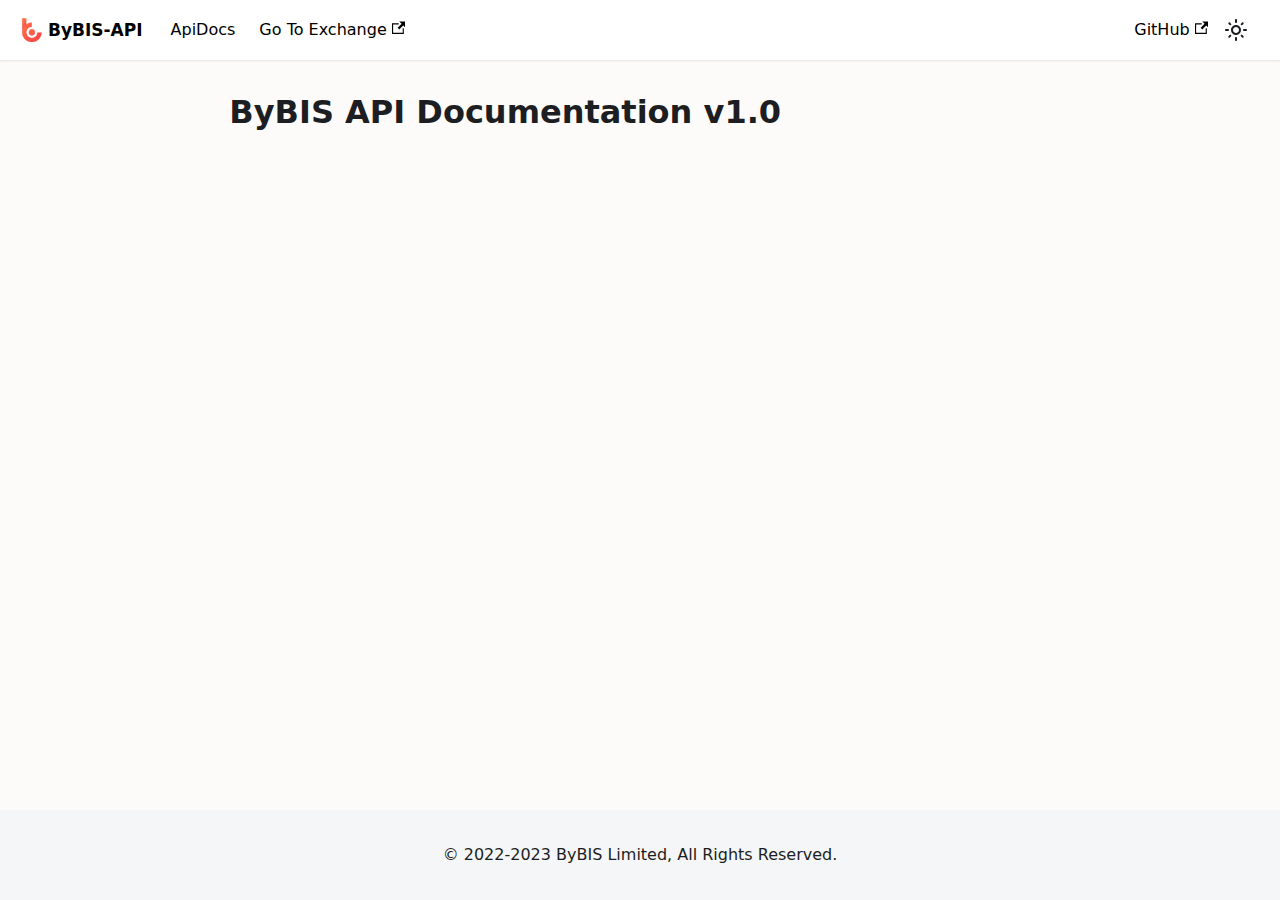
==== api/index.html @ 1d9a7d41 "2023.07.15" ====
<!doctype html>
<html lang="en" dir="ltr" class="mdx-wrapper mdx-page plugin-pages plugin-id-default">
<head>
<meta charset="UTF-8">
<meta name="generator" content="Docusaurus v2.4.1">
<title data-rh="true">ByBIS API Documentation v1.0 | ByBIS-APIs</title><meta data-rh="true" name="viewport" content="width=device-width,initial-scale=1"><meta data-rh="true" name="twitter:card" content="summary_large_image"><meta data-rh="true" property="og:image" content="https://bybis.com/img/splash.jpg"><meta data-rh="true" name="twitter:image" content="https://bybis.com/img/splash.jpg"><meta data-rh="true" property="og:url" content="https://bybis.com/api"><meta data-rh="true" name="docusaurus_locale" content="en"><meta data-rh="true" name="docusaurus_tag" content="default"><meta data-rh="true" name="docsearch:language" content="en"><meta data-rh="true" name="docsearch:docusaurus_tag" content="default"><meta data-rh="true" name="keywords" content="ByBIS,api,bybis api,bybis documentation,api document,bybis api documentation,bybis api document,btc trading,crypto futures,crypto derivatives,aon,all or nothing,ByBIS aon,ByBIS affiliate,ByBIS partner,buy crypto,bitcoin platform,bitcoin trading,crypto exchange,buy bitcoin,ByBIS p2p,p2p trading,otc,bitcoin,btc,Ethereum,eth,usdt,Tether,Litecoin,LTC,spot,btc usdt,buy crypto,cryptocurrency,exchange,blockchain,ByBIS copy trading,ByBIS event,바이비스,비트코인,이더리움,ByBIS 거래소,가상화폐,ByBIS 코인거래소,선물거래,리플,트론,무기한 선물,ByBIS 카피트레이딩,블럭체인,크립토,ByBIS p2p거래,장외거래,암호화폐 구매,비트코인 거래소,암호화폐 거래소,코인거래소,Mua tiền ảo,Giao dịch tiền ảo,先物取引"><meta data-rh="true" property="og:title" content="ByBIS API Documentation v1.0 | ByBIS-APIs"><meta data-rh="true" name="description" content="ByBIS API Documentation v1.0"><meta data-rh="true" property="og:description" content="ByBIS API Documentation v1.0"><link data-rh="true" rel="icon" href="/img/favicon.ico"><link data-rh="true" rel="canonical" href="https://bybis.com/api"><link data-rh="true" rel="alternate" href="https://bybis.com/api" hreflang="en"><link data-rh="true" rel="alternate" href="https://bybis.com/api" hreflang="x-default"><link rel="stylesheet" href="/assets/css/styles.21737f82.css">
<link rel="preload" href="/assets/js/runtime~main.d036c9bb.js" as="script">
<link rel="preload" href="/assets/js/main.56be17b6.js" as="script">
</head>
<body class="navigation-with-keyboard">
<script>!function(){function t(t){document.documentElement.setAttribute("data-theme",t)}var e=function(){var t=null;try{t=new URLSearchParams(window.location.search).get("docusaurus-theme")}catch(t){}return t}()||function(){var t=null;try{t=localStorage.getItem("theme")}catch(t){}return t}();t(null!==e?e:"light")}()</script><div id="__docusaurus">
<div role="region" aria-label="Skip to main content"><a class="skipToContent_fXgn" href="#__docusaurus_skipToContent_fallback">Skip to main content</a></div><nav aria-label="Main" class="navbar navbar--fixed-top"><div class="navbar__inner"><div class="navbar__items"><button aria-label="Toggle navigation bar" aria-expanded="false" class="navbar__toggle clean-btn" type="button"><svg width="30" height="30" viewBox="0 0 30 30" aria-hidden="true"><path stroke="currentColor" stroke-linecap="round" stroke-miterlimit="10" stroke-width="2" d="M4 7h22M4 15h22M4 23h22"></path></svg></button><a class="navbar__brand" href="/"><div class="navbar__logo"><img src="/img/logo.png" alt="" class="themedImage_ToTc themedImage--light_HNdA"><img src="/img/logo.png" alt="" class="themedImage_ToTc themedImage--dark_i4oU"></div><b class="navbar__title text--truncate">ByBIS-API</b></a><a aria-current="page" class="navbar__item navbar__link navbar__link--active" href="/api">ApiDocs</a><a href="https://bybis.com" target="_blank" rel="noopener noreferrer" class="navbar__item navbar__link">Go To Exchange<svg width="13.5" height="13.5" aria-hidden="true" viewBox="0 0 24 24" class="iconExternalLink_nPIU"><path fill="currentColor" d="M21 13v10h-21v-19h12v2h-10v15h17v-8h2zm3-12h-10.988l4.035 4-6.977 7.07 2.828 2.828 6.977-7.07 4.125 4.172v-11z"></path></svg></a></div><div class="navbar__items navbar__items--right"><a href="https://github.com/bybis-limited" target="_blank" rel="noopener noreferrer" class="navbar__item navbar__link">GitHub<svg width="13.5" height="13.5" aria-hidden="true" viewBox="0 0 24 24" class="iconExternalLink_nPIU"><path fill="currentColor" d="M21 13v10h-21v-19h12v2h-10v15h17v-8h2zm3-12h-10.988l4.035 4-6.977 7.07 2.828 2.828 6.977-7.07 4.125 4.172v-11z"></path></svg></a><div class="toggle_vylO colorModeToggle_DEke"><button class="clean-btn toggleButton_gllP toggleButtonDisabled_aARS" type="button" disabled="" title="Switch between dark and light mode (currently light mode)" aria-label="Switch between dark and light mode (currently light mode)" aria-live="polite"><svg viewBox="0 0 24 24" width="24" height="24" class="lightToggleIcon_pyhR"><path fill="currentColor" d="M12,9c1.65,0,3,1.35,3,3s-1.35,3-3,3s-3-1.35-3-3S10.35,9,12,9 M12,7c-2.76,0-5,2.24-5,5s2.24,5,5,5s5-2.24,5-5 S14.76,7,12,7L12,7z M2,13l2,0c0.55,0,1-0.45,1-1s-0.45-1-1-1l-2,0c-0.55,0-1,0.45-1,1S1.45,13,2,13z M20,13l2,0c0.55,0,1-0.45,1-1 s-0.45-1-1-1l-2,0c-0.55,0-1,0.45-1,1S19.45,13,20,13z M11,2v2c0,0.55,0.45,1,1,1s1-0.45,1-1V2c0-0.55-0.45-1-1-1S11,1.45,11,2z M11,20v2c0,0.55,0.45,1,1,1s1-0.45,1-1v-2c0-0.55-0.45-1-1-1C11.45,19,11,19.45,11,20z M5.99,4.58c-0.39-0.39-1.03-0.39-1.41,0 c-0.39,0.39-0.39,1.03,0,1.41l1.06,1.06c0.39,0.39,1.03,0.39,1.41,0s0.39-1.03,0-1.41L5.99,4.58z M18.36,16.95 c-0.39-0.39-1.03-0.39-1.41,0c-0.39,0.39-0.39,1.03,0,1.41l1.06,1.06c0.39,0.39,1.03,0.39,1.41,0c0.39-0.39,0.39-1.03,0-1.41 L18.36,16.95z M19.42,5.99c0.39-0.39,0.39-1.03,0-1.41c-0.39-0.39-1.03-0.39-1.41,0l-1.06,1.06c-0.39,0.39-0.39,1.03,0,1.41 s1.03,0.39,1.41,0L19.42,5.99z M7.05,18.36c0.39-0.39,0.39-1.03,0-1.41c-0.39-0.39-1.03-0.39-1.41,0l-1.06,1.06 c-0.39,0.39-0.39,1.03,0,1.41s1.03,0.39,1.41,0L7.05,18.36z"></path></svg><svg viewBox="0 0 24 24" width="24" height="24" class="darkToggleIcon_wfgR"><path fill="currentColor" d="M9.37,5.51C9.19,6.15,9.1,6.82,9.1,7.5c0,4.08,3.32,7.4,7.4,7.4c0.68,0,1.35-0.09,1.99-0.27C17.45,17.19,14.93,19,12,19 c-3.86,0-7-3.14-7-7C5,9.07,6.81,6.55,9.37,5.51z M12,3c-4.97,0-9,4.03-9,9s4.03,9,9,9s9-4.03,9-9c0-0.46-0.04-0.92-0.1-1.36 c-0.98,1.37-2.58,2.26-4.4,2.26c-2.98,0-5.4-2.42-5.4-5.4c0-1.81,0.89-3.42,2.26-4.4C12.92,3.04,12.46,3,12,3L12,3z"></path></svg></button></div><div class="searchBox_ZlJk"></div></div></div><div role="presentation" class="navbar-sidebar__backdrop"></div></nav><div id="__docusaurus_skipToContent_fallback" class="main-wrapper mainWrapper_z2l0"><main class="container container--fluid margin-vert--lg"><div class="row mdxPageWrapper_j9I6"><div class="col col--8"><article><h1>ByBIS API Documentation v1.0</h1></article></div></div></main></div><footer class="footer"><div class="container container-fluid"><div class="footer__bottom text--center"><div class="footer__copyright">© 2022-2023 ByBIS Limited, All Rights Reserved.</div></div></div></footer></div>
<script src="/assets/js/runtime~main.d036c9bb.js"></script>
<script src="/assets/js/main.56be17b6.js"></script>
</body>
</html>
---- assets/css/styles.21737f82.css ----
.col,.container{padding:0 var(--ifm-spacing-horizontal);width:100%}.markdown>h2,.markdown>h3,.markdown>h4,.markdown>h5,.markdown>h6{margin-bottom:calc(var(--ifm-heading-vertical-rhythm-bottom)*var(--ifm-leading))}.markdown li,body{word-wrap:break-word}body,ol ol,ol ul,ul ol,ul ul{margin:0}pre,table{overflow:auto}blockquote,pre{margin:0 0 var(--ifm-spacing-vertical)}.breadcrumbs__link,.button{transition-timing-function:var(--ifm-transition-timing-default)}.button,code{vertical-align:middle}.button--outline.button--active,.button--outline:active,.button--outline:hover,:root{--ifm-button-color:var(--ifm-font-color-base-inverse)}.menu__link:hover,a{transition:color var(--ifm-transition-fast) var(--ifm-transition-timing-default)}.navbar--dark,:root{--ifm-navbar-link-hover-color:var(--ifm-color-primary)}.menu,.navbar-sidebar{overflow-x:hidden}:root,html[data-theme=dark]{--ifm-color-emphasis-500:var(--ifm-color-gray-500)}.toggleButton_gllP,html{-webkit-tap-highlight-color:transparent}.clean-list,.containsTaskList_mC6p,.details_lb9f>summary,.dropdown__menu,.menu__list{list-style:none}:root{--ifm-color-scheme:light;--ifm-dark-value:10%;--ifm-darker-value:15%;--ifm-darkest-value:30%;--ifm-light-value:15%;--ifm-lighter-value:30%;--ifm-lightest-value:50%;--ifm-contrast-background-value:90%;--ifm-contrast-foreground-value:70%;--ifm-contrast-background-dark-value:70%;--ifm-contrast-foreground-dark-value:90%;--ifm-color-primary:#3578e5;--ifm-color-secondary:#ebedf0;--ifm-color-success:#00a400;--ifm-color-info:#54c7ec;--ifm-color-warning:#ffba00;--ifm-color-danger:#fa383e;--ifm-color-primary-dark:#306cce;--ifm-color-primary-darker:#2d66c3;--ifm-color-primary-darkest:#2554a0;--ifm-color-primary-light:#538ce9;--ifm-color-primary-lighter:#72a1ed;--ifm-color-primary-lightest:#9abcf2;--ifm-color-primary-contrast-background:#ebf2fc;--ifm-color-primary-contrast-foreground:#102445;--ifm-color-secondary-dark:#d4d5d8;--ifm-color-secondary-darker:#c8c9cc;--ifm-color-secondary-darkest:#a4a6a8;--ifm-color-secondary-light:#eef0f2;--ifm-color-secondary-lighter:#f1f2f5;--ifm-color-secondary-lightest:#f5f6f8;--ifm-color-secondary-contrast-background:#fdfdfe;--ifm-color-secondary-contrast-foreground:#474748;--ifm-color-success-dark:#009400;--ifm-color-success-darker:#008b00;--ifm-color-success-darkest:#007300;--ifm-color-success-light:#26b226;--ifm-color-success-lighter:#4dbf4d;--ifm-color-success-lightest:#80d280;--ifm-color-success-contrast-background:#e6f6e6;--ifm-color-success-contrast-foreground:#003100;--ifm-color-info-dark:#4cb3d4;--ifm-color-info-darker:#47a9c9;--ifm-color-info-darkest:#3b8ba5;--ifm-color-info-light:#6ecfef;--ifm-color-info-lighter:#87d8f2;--ifm-color-info-lightest:#aae3f6;--ifm-color-info-contrast-background:#eef9fd;--ifm-color-info-contrast-foreground:#193c47;--ifm-color-warning-dark:#e6a700;--ifm-color-warning-darker:#d99e00;--ifm-color-warning-darkest:#b38200;--ifm-color-warning-light:#ffc426;--ifm-color-warning-lighter:#ffcf4d;--ifm-color-warning-lightest:#ffdd80;--ifm-color-warning-contrast-background:#fff8e6;--ifm-color-warning-contrast-foreground:#4d3800;--ifm-color-danger-dark:#e13238;--ifm-color-danger-darker:#d53035;--ifm-color-danger-darkest:#af272b;--ifm-color-danger-light:#fb565b;--ifm-color-danger-lighter:#fb7478;--ifm-color-danger-lightest:#fd9c9f;--ifm-color-danger-contrast-background:#ffebec;--ifm-color-danger-contrast-foreground:#4b1113;--ifm-color-white:#fff;--ifm-color-black:#000;--ifm-color-gray-0:var(--ifm-color-white);--ifm-color-gray-100:#f5f6f7;--ifm-color-gray-200:#ebedf0;--ifm-color-gray-300:#dadde1;--ifm-color-gray-400:#ccd0d5;--ifm-color-gray-500:#bec3c9;--ifm-color-gray-600:#8d949e;--ifm-color-gray-700:#606770;--ifm-color-gray-800:#444950;--ifm-color-gray-900:#1c1e21;--ifm-color-gray-1000:var(--ifm-color-black);--ifm-color-emphasis-0:var(--ifm-color-gray-0);--ifm-color-emphasis-100:var(--ifm-color-gray-100);--ifm-color-emphasis-200:var(--ifm-color-gray-200);--ifm-color-emphasis-300:var(--ifm-color-gray-300);--ifm-color-emphasis-400:var(--ifm-color-gray-400);--ifm-color-emphasis-600:var(--ifm-color-gray-600);--ifm-color-emphasis-700:var(--ifm-color-gray-700);--ifm-color-emphasis-800:var(--ifm-color-gray-800);--ifm-color-emphasis-900:var(--ifm-color-gray-900);--ifm-color-emphasis-1000:var(--ifm-color-gray-1000);--ifm-color-content:var(--ifm-color-emphasis-900);--ifm-color-content-inverse:var(--ifm-color-emphasis-0);--ifm-color-content-secondary:#525860;--ifm-background-color:#0000;--ifm-background-surface-color:var(--ifm-color-content-inverse);--ifm-global-border-width:1px;--ifm-global-radius:0.4rem;--ifm-hover-overlay:#0000000d;--ifm-font-color-base:var(--ifm-color-content);--ifm-font-color-base-inverse:var(--ifm-color-content-inverse);--ifm-font-color-secondary:var(--ifm-color-content-secondary);--ifm-font-family-base:system-ui,-apple-system,Segoe UI,Roboto,Ubuntu,Cantarell,Noto Sans,sans-serif,BlinkMacSystemFont,"Segoe UI",Helvetica,Arial,sans-serif,"Apple Color Emoji","Segoe UI Emoji","Segoe UI Symbol";--ifm-font-family-monospace:SFMono-Regular,Menlo,Monaco,Consolas,"Liberation Mono","Courier New",monospace;--ifm-font-size-base:100%;--ifm-font-weight-light:300;--ifm-font-weight-normal:400;--ifm-font-weight-semibold:500;--ifm-font-weight-bold:700;--ifm-font-weight-base:var(--ifm-font-weight-normal);--ifm-line-height-base:1.65;--ifm-global-spacing:1rem;--ifm-spacing-vertical:var(--ifm-global-spacing);--ifm-spacing-horizontal:var(--ifm-global-spacing);--ifm-transition-fast:200ms;--ifm-transition-slow:400ms;--ifm-transition-timing-default:cubic-bezier(0.08,0.52,0.52,1);--ifm-global-shadow-lw:0 1px 2px 0 #0000001a;--ifm-global-shadow-md:0 5px 40px #0003;--ifm-global-shadow-tl:0 12px 28px 0 #0003,0 2px 4px 0 #0000001a;--ifm-z-index-dropdown:100;--ifm-z-index-fixed:200;--ifm-z-index-overlay:400;--ifm-container-width:1140px;--ifm-container-width-xl:1320px;--ifm-code-background:#f6f7f8;--ifm-code-border-radius:var(--ifm-global-radius);--ifm-code-font-size:90%;--ifm-code-padding-horizontal:0.1rem;--ifm-code-padding-vertical:0.1rem;--ifm-pre-background:var(--ifm-code-background);--ifm-pre-border-radius:var(--ifm-code-border-radius);--ifm-pre-color:inherit;--ifm-pre-line-height:1.45;--ifm-pre-padding:1rem;--ifm-heading-color:inherit;--ifm-heading-margin-top:0;--ifm-heading-margin-bottom:var(--ifm-spacing-vertical);--ifm-heading-font-family:var(--ifm-font-family-base);--ifm-heading-font-weight:var(--ifm-font-weight-bold);--ifm-heading-line-height:1.25;--ifm-h1-font-size:2rem;--ifm-h2-font-size:1.5rem;--ifm-h3-font-size:1.25rem;--ifm-h4-font-size:1rem;--ifm-h5-font-size:0.875rem;--ifm-h6-font-size:0.85rem;--ifm-image-alignment-padding:1.25rem;--ifm-leading-desktop:1.25;--ifm-leading:calc(var(--ifm-leading-desktop)*1rem);--ifm-list-left-padding:2rem;--ifm-list-margin:1rem;--ifm-list-item-margin:0.25rem;--ifm-list-paragraph-margin:1rem;--ifm-table-cell-padding:0.75rem;--ifm-table-background:#0000;--ifm-table-stripe-background:#00000008;--ifm-table-border-width:1px;--ifm-table-border-color:var(--ifm-color-emphasis-300);--ifm-table-head-background:inherit;--ifm-table-head-color:inherit;--ifm-table-head-font-weight:var(--ifm-font-weight-bold);--ifm-table-cell-color:inherit;--ifm-link-color:var(--ifm-color-primary);--ifm-link-decoration:none;--ifm-link-hover-color:var(--ifm-link-color);--ifm-link-hover-decoration:underline;--ifm-paragraph-margin-bottom:var(--ifm-leading);--ifm-blockquote-font-size:var(--ifm-font-size-base);--ifm-blockquote-border-left-width:2px;--ifm-blockquote-padding-horizontal:var(--ifm-spacing-horizontal);--ifm-blockquote-padding-vertical:0;--ifm-blockquote-shadow:none;--ifm-blockquote-color:var(--ifm-color-emphasis-800);--ifm-blockquote-border-color:var(--ifm-color-emphasis-300);--ifm-hr-background-color:var(--ifm-color-emphasis-500);--ifm-hr-height:1px;--ifm-hr-margin-vertical:1.5rem;--ifm-scrollbar-size:7px;--ifm-scrollbar-track-background-color:#f1f1f1;--ifm-scrollbar-thumb-background-color:silver;--ifm-scrollbar-thumb-hover-background-color:#a7a7a7;--ifm-alert-background-color:inherit;--ifm-alert-border-color:inherit;--ifm-alert-border-radius:var(--ifm-global-radius);--ifm-alert-border-width:0px;--ifm-alert-border-left-width:5px;--ifm-alert-color:var(--ifm-font-color-base);--ifm-alert-padding-horizontal:var(--ifm-spacing-horizontal);--ifm-alert-padding-vertical:var(--ifm-spacing-vertical);--ifm-alert-shadow:var(--ifm-global-shadow-lw);--ifm-avatar-intro-margin:1rem;--ifm-avatar-intro-alignment:inherit;--ifm-avatar-photo-size:3rem;--ifm-badge-background-color:inherit;--ifm-badge-border-color:inherit;--ifm-badge-border-radius:var(--ifm-global-radius);--ifm-badge-border-width:var(--ifm-global-border-width);--ifm-badge-color:var(--ifm-color-white);--ifm-badge-padding-horizontal:calc(var(--ifm-spacing-horizontal)*0.5);--ifm-badge-padding-vertical:calc(var(--ifm-spacing-vertical)*0.25);--ifm-breadcrumb-border-radius:1.5rem;--ifm-breadcrumb-spacing:0.5rem;--ifm-breadcrumb-color-active:var(--ifm-color-primary);--ifm-breadcrumb-item-background-active:var(--ifm-hover-overlay);--ifm-breadcrumb-padding-horizontal:0.8rem;--ifm-breadcrumb-padding-vertical:0.4rem;--ifm-breadcrumb-size-multiplier:1;--ifm-breadcrumb-separator:url('data:image/svg+xml;utf8,<svg xmlns="http://www.w3.org/2000/svg" x="0px" y="0px" viewBox="0 0 256 256"><g><g><polygon points="79.093,0 48.907,30.187 146.72,128 48.907,225.813 79.093,256 207.093,128"/></g></g><g></g><g></g><g></g><g></g><g></g><g></g><g></g><g></g><g></g><g></g><g></g><g></g><g></g><g></g><g></g></svg>');--ifm-breadcrumb-separator-filter:none;--ifm-breadcrumb-separator-size:0.5rem;--ifm-breadcrumb-separator-size-multiplier:1.25;--ifm-button-background-color:inherit;--ifm-button-border-color:var(--ifm-button-background-color);--ifm-button-border-width:var(--ifm-global-border-width);--ifm-button-font-weight:var(--ifm-font-weight-bold);--ifm-button-padding-horizontal:1.5rem;--ifm-button-padding-vertical:0.375rem;--ifm-button-size-multiplier:1;--ifm-button-transition-duration:var(--ifm-transition-fast);--ifm-button-border-radius:calc(var(--ifm-global-radius)*var(--ifm-button-size-multiplier));--ifm-button-group-spacing:2px;--ifm-card-background-color:var(--ifm-background-surface-color);--ifm-card-border-radius:calc(var(--ifm-global-radius)*2);--ifm-card-horizontal-spacing:var(--ifm-global-spacing);--ifm-card-vertical-spacing:var(--ifm-global-spacing);--ifm-toc-border-color:var(--ifm-color-emphasis-300);--ifm-toc-link-color:var(--ifm-color-content-secondary);--ifm-toc-padding-vertical:0.5rem;--ifm-toc-padding-horizontal:0.5rem;--ifm-dropdown-background-color:var(--ifm-background-surface-color);--ifm-dropdown-font-weight:var(--ifm-font-weight-semibold);--ifm-dropdown-link-color:var(--ifm-font-color-base);--ifm-dropdown-hover-background-color:var(--ifm-hover-overlay);--ifm-footer-background-color:var(--ifm-color-emphasis-100);--ifm-footer-color:inherit;--ifm-footer-link-color:var(--ifm-color-emphasis-700);--ifm-footer-link-hover-color:var(--ifm-color-primary);--ifm-footer-link-horizontal-spacing:0.5rem;--ifm-footer-padding-horizontal:calc(var(--ifm-spacing-horizontal)*2);--ifm-footer-padding-vertical:calc(var(--ifm-spacing-vertical)*2);--ifm-footer-title-color:inherit;--ifm-footer-logo-max-width:min(30rem,90vw);--ifm-hero-background-color:var(--ifm-background-surface-color);--ifm-hero-text-color:var(--ifm-color-emphasis-800);--ifm-menu-color:var(--ifm-color-emphasis-700);--ifm-menu-color-active:var(--ifm-color-primary);--ifm-menu-color-background-active:var(--ifm-hover-overlay);--ifm-menu-color-background-hover:var(--ifm-hover-overlay);--ifm-menu-link-padding-horizontal:0.75rem;--ifm-menu-link-padding-vertical:0.375rem;--ifm-menu-link-sublist-icon:url('data:image/svg+xml;utf8,<svg xmlns="http://www.w3.org/2000/svg" width="16px" height="16px" viewBox="0 0 24 24"><path fill="rgba(0,0,0,0.5)" d="M7.41 15.41L12 10.83l4.59 4.58L18 14l-6-6-6 6z"></path></svg>');--ifm-menu-link-sublist-icon-filter:none;--ifm-navbar-background-color:var(--ifm-background-surface-color);--ifm-navbar-height:3.75rem;--ifm-navbar-item-padding-horizontal:0.75rem;--ifm-navbar-item-padding-vertical:0.25rem;--ifm-navbar-link-color:var(--ifm-font-color-base);--ifm-navbar-link-active-color:var(--ifm-link-color);--ifm-navbar-padding-horizontal:var(--ifm-spacing-horizontal);--ifm-navbar-padding-vertical:calc(var(--ifm-spacing-vertical)*0.5);--ifm-navbar-shadow:var(--ifm-global-shadow-lw);--ifm-navbar-search-input-background-color:var(--ifm-color-emphasis-200);--ifm-navbar-search-input-color:var(--ifm-color-emphasis-800);--ifm-navbar-search-input-placeholder-color:var(--ifm-color-emphasis-500);--ifm-navbar-search-input-icon:url('data:image/svg+xml;utf8,<svg fill="currentColor" xmlns="http://www.w3.org/2000/svg" viewBox="0 0 16 16" height="16px" width="16px"><path d="M6.02945,10.20327a4.17382,4.17382,0,1,1,4.17382-4.17382A4.15609,4.15609,0,0,1,6.02945,10.20327Zm9.69195,4.2199L10.8989,9.59979A5.88021,5.88021,0,0,0,12.058,6.02856,6.00467,6.00467,0,1,0,9.59979,10.8989l4.82338,4.82338a.89729.89729,0,0,0,1.29912,0,.89749.89749,0,0,0-.00087-1.29909Z" /></svg>');--ifm-navbar-sidebar-width:83vw;--ifm-pagination-border-radius:var(--ifm-global-radius);--ifm-pagination-color-active:var(--ifm-color-primary);--ifm-pagination-font-size:1rem;--ifm-pagination-item-active-background:var(--ifm-hover-overlay);--ifm-pagination-page-spacing:0.2em;--ifm-pagination-padding-horizontal:calc(var(--ifm-spacing-horizontal)*1);--ifm-pagination-padding-vertical:calc(var(--ifm-spacing-vertical)*0.25);--ifm-pagination-nav-border-radius:var(--ifm-global-radius);--ifm-pagination-nav-color-hover:var(--ifm-color-primary);--ifm-pills-color-active:var(--ifm-color-primary);--ifm-pills-color-background-active:var(--ifm-hover-overlay);--ifm-pills-spacing:0.125rem;--ifm-tabs-color:var(--ifm-font-color-secondary);--ifm-tabs-color-active:var(--ifm-color-primary);--ifm-tabs-color-active-border:var(--ifm-tabs-color-active);--ifm-tabs-padding-horizontal:1rem;--ifm-tabs-padding-vertical:1rem;--docusaurus-progress-bar-color:var(--ifm-color-primary);--ifm-color-primary:#ff6847;--ifm-color-primary-dark:#ff6847;--ifm-color-primary-darker:#ff6847;--ifm-color-primary-darkest:#ff6847;--ifm-color-primary-light:#ff6847;--ifm-color-primary-lighter:#ff6847;--ifm-color-primary-lightest:#ff6847;--ifm-background-color:#fcfbfa;--ifm-header-color:#000;--ifm-code-font-size:95%;--docusaurus-announcement-bar-height:auto}.badge--danger,.badge--info,.badge--primary,.badge--secondary,.badge--success,.badge--warning{--ifm-badge-border-color:var(--ifm-badge-background-color)}.button--link,.button--outline{--ifm-button-background-color:#0000}*{box-sizing:border-box}html{-webkit-font-smoothing:antialiased;-webkit-text-size-adjust:100%;text-size-adjust:100%;background-color:var(--ifm-background-color);color:var(--ifm-font-color-base);color-scheme:var(--ifm-color-scheme);font:var(--ifm-font-size-base)/var(--ifm-line-height-base) var(--ifm-font-family-base);text-rendering:optimizelegibility}iframe{border:0;color-scheme:auto}.container{margin:0 auto;max-width:var(--ifm-container-width)}.container--fluid{max-width:inherit}.row{display:flex;flex-wrap:wrap;margin:0 calc(var(--ifm-spacing-horizontal)*-1)}.margin-bottom--none,.margin-vert--none,.markdown>:last-child{margin-bottom:0!important}.margin-top--none,.margin-vert--none{margin-top:0!important}.row--no-gutters{margin-left:0;margin-right:0}.margin-horiz--none,.margin-right--none{margin-right:0!important}.row--no-gutters>.col{padding-left:0;padding-right:0}.row--align-top{align-items:flex-start}.row--align-bottom{align-items:flex-end}.row--align-center{align-items:center}.row--align-stretch{align-items:stretch}.row--align-baseline{align-items:baseline}.col{--ifm-col-width:100%;flex:1 0;margin-left:0;max-width:var(--ifm-col-width)}.padding-bottom--none,.padding-vert--none{padding-bottom:0!important}.padding-top--none,.padding-vert--none{padding-top:0!important}.padding-horiz--none,.padding-left--none{padding-left:0!important}.padding-horiz--none,.padding-right--none{padding-right:0!important}.col[class*=col--]{flex:0 0 var(--ifm-col-width)}.col--1{--ifm-col-width:8.33333%}.col--offset-1{margin-left:8.33333%}.col--2{--ifm-col-width:16.66667%}.col--offset-2{margin-left:16.66667%}.col--3{--ifm-col-width:25%}.col--offset-3{margin-left:25%}.col--4{--ifm-col-width:33.33333%}.col--offset-4{margin-left:33.33333%}.col--5{--ifm-col-width:41.66667%}.col--offset-5{margin-left:41.66667%}.col--6{--ifm-col-width:50%}.col--offset-6{margin-left:50%}.col--7{--ifm-col-width:58.33333%}.col--offset-7{margin-left:58.33333%}.col--8{--ifm-col-width:66.66667%}.col--offset-8{margin-left:66.66667%}.col--9{--ifm-col-width:75%}.col--offset-9{margin-left:75%}.col--10{--ifm-col-width:83.33333%}.col--offset-10{margin-left:83.33333%}.col--11{--ifm-col-width:91.66667%}.col--offset-11{margin-left:91.66667%}.col--12{--ifm-col-width:100%}.col--offset-12{margin-left:100%}.margin-horiz--none,.margin-left--none{margin-left:0!important}.margin--none{margin:0!important}.margin-bottom--xs,.margin-vert--xs{margin-bottom:.25rem!important}.margin-top--xs,.margin-vert--xs{margin-top:.25rem!important}.margin-horiz--xs,.margin-left--xs{margin-left:.25rem!important}.margin-horiz--xs,.margin-right--xs{margin-right:.25rem!important}.margin--xs{margin:.25rem!important}.margin-bottom--sm,.margin-vert--sm{margin-bottom:.5rem!important}.margin-top--sm,.margin-vert--sm{margin-top:.5rem!important}.margin-horiz--sm,.margin-left--sm{margin-left:.5rem!important}.margin-horiz--sm,.margin-right--sm{margin-right:.5rem!important}.margin--sm{margin:.5rem!important}.margin-bottom--md,.margin-vert--md{margin-bottom:1rem!important}.margin-top--md,.margin-vert--md{margin-top:1rem!important}.margin-horiz--md,.margin-left--md{margin-left:1rem!important}.margin-horiz--md,.margin-right--md{margin-right:1rem!important}.margin--md{margin:1rem!important}.margin-bottom--lg,.margin-vert--lg{margin-bottom:2rem!important}.margin-top--lg,.margin-vert--lg{margin-top:2rem!important}.margin-horiz--lg,.margin-left--lg{margin-left:2rem!important}.margin-horiz--lg,.margin-right--lg{margin-right:2rem!important}.margin--lg{margin:2rem!important}.margin-bottom--xl,.margin-vert--xl{margin-bottom:5rem!important}.margin-top--xl,.margin-vert--xl{margin-top:5rem!important}.margin-horiz--xl,.margin-left--xl{margin-left:5rem!important}.margin-horiz--xl,.margin-right--xl{margin-right:5rem!important}.margin--xl{margin:5rem!important}.padding--none{padding:0!important}.padding-bottom--xs,.padding-vert--xs{padding-bottom:.25rem!important}.padding-top--xs,.padding-vert--xs{padding-top:.25rem!important}.padding-horiz--xs,.padding-left--xs{padding-left:.25rem!important}.padding-horiz--xs,.padding-right--xs{padding-right:.25rem!important}.padding--xs{padding:.25rem!important}.padding-bottom--sm,.padding-vert--sm{padding-bottom:.5rem!important}.padding-top--sm,.padding-vert--sm{padding-top:.5rem!important}.padding-horiz--sm,.padding-left--sm{padding-left:.5rem!important}.padding-horiz--sm,.padding-right--sm{padding-right:.5rem!important}.padding--sm{padding:.5rem!important}.padding-bottom--md,.padding-vert--md{padding-bottom:1rem!important}.padding-top--md,.padding-vert--md{padding-top:1rem!important}.padding-horiz--md,.padding-left--md{padding-left:1rem!important}.padding-horiz--md,.padding-right--md{padding-right:1rem!important}.padding--md{padding:1rem!important}.padding-bottom--lg,.padding-vert--lg{padding-bottom:2rem!important}.padding-top--lg,.padding-vert--lg{padding-top:2rem!important}.padding-horiz--lg,.padding-left--lg{padding-left:2rem!important}.padding-horiz--lg,.padding-right--lg{padding-right:2rem!important}.padding--lg{padding:2rem!important}.padding-bottom--xl,.padding-vert--xl{padding-bottom:5rem!important}.padding-top--xl,.padding-vert--xl{padding-top:5rem!important}.padding-horiz--xl,.padding-left--xl{padding-left:5rem!important}.padding-horiz--xl,.padding-right--xl{padding-right:5rem!important}.padding--xl{padding:5rem!important}code{background-color:var(--ifm-code-background);border:.1rem solid #0000001a;border-radius:var(--ifm-code-border-radius);font-family:var(--ifm-font-family-monospace);font-size:var(--ifm-code-font-size);padding:var(--ifm-code-padding-vertical) var(--ifm-code-padding-horizontal)}a code{color:inherit}pre{background-color:var(--ifm-pre-background);border-radius:var(--ifm-pre-border-radius);color:var(--ifm-pre-color);font:var(--ifm-code-font-size)/var(--ifm-pre-line-height) var(--ifm-font-family-monospace);padding:var(--ifm-pre-padding)}pre code{background-color:initial;border:none;font-size:100%;line-height:inherit;padding:0}kbd{background-color:var(--ifm-color-emphasis-0);border:1px solid var(--ifm-color-emphasis-400);border-radius:.2rem;box-shadow:inset 0 -1px 0 var(--ifm-color-emphasis-400);color:var(--ifm-color-emphasis-800);font:80% var(--ifm-font-family-monospace);padding:.15rem .3rem}h1,h2,h3,h4,h5,h6{color:var(--ifm-heading-color);font-family:var(--ifm-heading-font-family);font-weight:var(--ifm-heading-font-weight);line-height:var(--ifm-heading-line-height);margin:var(--ifm-heading-margin-top) 0 var(--ifm-heading-margin-bottom) 0}h1{font-size:var(--ifm-h1-font-size)}h2{font-size:var(--ifm-h2-font-size)}h3{font-size:var(--ifm-h3-font-size)}h4{font-size:var(--ifm-h4-font-size)}h5{font-size:var(--ifm-h5-font-size)}h6{font-size:var(--ifm-h6-font-size)}img{max-width:100%}img[align=right]{padding-left:var(--image-alignment-padding)}img[align=left]{padding-right:var(--image-alignment-padding)}.markdown{--ifm-h1-vertical-rhythm-top:3;--ifm-h2-vertical-rhythm-top:2;--ifm-h3-vertical-rhythm-top:1.5;--ifm-heading-vertical-rhythm-top:1.25;--ifm-h1-vertical-rhythm-bottom:1.25;--ifm-heading-vertical-rhythm-bottom:1}.markdown:after,.markdown:before{content:"";display:table}.markdown:after{clear:both}.markdown h1:first-child{--ifm-h1-font-size:3rem;margin-bottom:calc(var(--ifm-h1-vertical-rhythm-bottom)*var(--ifm-leading))}.markdown>h2{--ifm-h2-font-size:2rem;margin-top:calc(var(--ifm-h2-vertical-rhythm-top)*var(--ifm-leading))}.markdown>h3{--ifm-h3-font-size:1.5rem;margin-top:calc(var(--ifm-h3-vertical-rhythm-top)*var(--ifm-leading))}.markdown>h4,.markdown>h5,.markdown>h6{margin-top:calc(var(--ifm-heading-vertical-rhythm-top)*var(--ifm-leading))}.markdown>p,.markdown>pre,.markdown>ul{margin-bottom:var(--ifm-leading)}.markdown li>p{margin-top:var(--ifm-list-paragraph-margin)}.markdown li+li{margin-top:var(--ifm-list-item-margin)}ol,ul{margin:0 0 var(--ifm-list-margin);padding-left:var(--ifm-list-left-padding)}ol ol,ul ol{list-style-type:lower-roman}ol ol ol,ol ul ol,ul ol ol,ul ul ol{list-style-type:lower-alpha}table{border-collapse:collapse;display:block;margin-bottom:var(--ifm-spacing-vertical)}table thead tr{border-bottom:2px solid var(--ifm-table-border-color)}table thead,table tr:nth-child(2n){background-color:var(--ifm-table-stripe-background)}table tr{background-color:var(--ifm-table-background);border-top:var(--ifm-table-border-width) solid var(--ifm-table-border-color)}table td,table th{border:var(--ifm-table-border-width) solid var(--ifm-table-border-color);padding:var(--ifm-table-cell-padding)}table th{background-color:var(--ifm-table-head-background);color:var(--ifm-table-head-color);font-weight:var(--ifm-table-head-font-weight)}table td{color:var(--ifm-table-cell-color)}strong{font-weight:var(--ifm-font-weight-bold)}a{color:var(--ifm-link-color);text-decoration:var(--ifm-link-decoration)}a:hover{color:var(--ifm-link-hover-color);text-decoration:var(--ifm-link-hover-decoration)}.button:hover,.text--no-decoration,.text--no-decoration:hover,a:not([href]){text-decoration:none}p{margin:0 0 var(--ifm-paragraph-margin-bottom)}blockquote{border-left:var(--ifm-blockquote-border-left-width) solid var(--ifm-blockquote-border-color);box-shadow:var(--ifm-blockquote-shadow);color:var(--ifm-blockquote-color);font-size:var(--ifm-blockquote-font-size);padding:var(--ifm-blockquote-padding-vertical) var(--ifm-blockquote-padding-horizontal)}blockquote>:first-child{margin-top:0}blockquote>:last-child{margin-bottom:0}hr{background-color:var(--ifm-hr-background-color);border:0;height:var(--ifm-hr-height);margin:var(--ifm-hr-margin-vertical) 0}.shadow--lw{box-shadow:var(--ifm-global-shadow-lw)!important}.shadow--md{box-shadow:var(--ifm-global-shadow-md)!important}.shadow--tl{box-shadow:var(--ifm-global-shadow-tl)!important}.text--primary,.wordWrapButtonEnabled_EoeP .wordWrapButtonIcon_Bwma{color:var(--ifm-color-primary)}.text--secondary{color:var(--ifm-color-secondary)}.text--success{color:var(--ifm-color-success)}.text--info{color:var(--ifm-color-info)}.text--warning{color:var(--ifm-color-warning)}.text--danger{color:var(--ifm-color-danger)}.text--center{text-align:center}.text--left{text-align:left}.text--justify{text-align:justify}.text--right{text-align:right}.text--capitalize{text-transform:capitalize}.text--lowercase{text-transform:lowercase}.admonitionHeading_tbUL,.alert__heading,.text--uppercase{text-transform:uppercase}.text--light{font-weight:var(--ifm-font-weight-light)}.text--normal{font-weight:var(--ifm-font-weight-normal)}.text--semibold{font-weight:var(--ifm-font-weight-semibold)}.text--bold{font-weight:var(--ifm-font-weight-bold)}.text--italic{font-style:italic}.text--truncate{overflow:hidden;text-overflow:ellipsis;white-space:nowrap}.text--break{word-wrap:break-word!important;word-break:break-word!important}.clean-btn{background:none;border:none;color:inherit;cursor:pointer;font-family:inherit;padding:0}.alert,.alert .close{color:var(--ifm-alert-foreground-color)}.clean-list{padding-left:0}.alert--primary{--ifm-alert-background-color:var(--ifm-color-primary-contrast-background);--ifm-alert-background-color-highlight:#3578e526;--ifm-alert-foreground-color:var(--ifm-color-primary-contrast-foreground);--ifm-alert-border-color:var(--ifm-color-primary-dark)}.alert--secondary{--ifm-alert-background-color:var(--ifm-color-secondary-contrast-background);--ifm-alert-background-color-highlight:#ebedf026;--ifm-alert-foreground-color:var(--ifm-color-secondary-contrast-foreground);--ifm-alert-border-color:var(--ifm-color-secondary-dark)}.alert--success{--ifm-alert-background-color:var(--ifm-color-success-contrast-background);--ifm-alert-background-color-highlight:#00a40026;--ifm-alert-foreground-color:var(--ifm-color-success-contrast-foreground);--ifm-alert-border-color:var(--ifm-color-success-dark)}.alert--info{--ifm-alert-background-color:var(--ifm-color-info-contrast-background);--ifm-alert-background-color-highlight:#54c7ec26;--ifm-alert-foreground-color:var(--ifm-color-info-contrast-foreground);--ifm-alert-border-color:var(--ifm-color-info-dark)}.alert--warning{--ifm-alert-background-color:var(--ifm-color-warning-contrast-background);--ifm-alert-background-color-highlight:#ffba0026;--ifm-alert-foreground-color:var(--ifm-color-warning-contrast-foreground);--ifm-alert-border-color:var(--ifm-color-warning-dark)}.alert--danger{--ifm-alert-background-color:var(--ifm-color-danger-contrast-background);--ifm-alert-background-color-highlight:#fa383e26;--ifm-alert-foreground-color:var(--ifm-color-danger-contrast-foreground);--ifm-alert-border-color:var(--ifm-color-danger-dark)}.alert{--ifm-code-background:var(--ifm-alert-background-color-highlight);--ifm-link-color:var(--ifm-alert-foreground-color);--ifm-link-hover-color:var(--ifm-alert-foreground-color);--ifm-link-decoration:underline;--ifm-tabs-color:var(--ifm-alert-foreground-color);--ifm-tabs-color-active:var(--ifm-alert-foreground-color);--ifm-tabs-color-active-border:var(--ifm-alert-border-color);background-color:var(--ifm-alert-background-color);border:var(--ifm-alert-border-width) solid var(--ifm-alert-border-color);border-left-width:var(--ifm-alert-border-left-width);border-radius:var(--ifm-alert-border-radius);box-shadow:var(--ifm-alert-shadow);padding:var(--ifm-alert-padding-vertical) var(--ifm-alert-padding-horizontal)}.alert__heading{align-items:center;display:flex;font:700 var(--ifm-h5-font-size)/var(--ifm-heading-line-height) var(--ifm-heading-font-family);margin-bottom:.5rem}.alert__icon{display:inline-flex;margin-right:.4em}.alert__icon svg{fill:var(--ifm-alert-foreground-color);stroke:var(--ifm-alert-foreground-color);stroke-width:0}.alert .close{margin:calc(var(--ifm-alert-padding-vertical)*-1) calc(var(--ifm-alert-padding-horizontal)*-1) 0 0;opacity:.75}.alert .close:focus,.alert .close:hover{opacity:1}.alert a{text-decoration-color:var(--ifm-alert-border-color)}.alert a:hover{text-decoration-thickness:2px}.avatar{column-gap:var(--ifm-avatar-intro-margin);display:flex}.avatar__photo{border-radius:50%;display:block;height:var(--ifm-avatar-photo-size);overflow:hidden;width:var(--ifm-avatar-photo-size)}.card--full-height,.navbar__logo img,body,html{height:100%}.avatar__photo--sm{--ifm-avatar-photo-size:2rem}.avatar__photo--lg{--ifm-avatar-photo-size:4rem}.avatar__photo--xl{--ifm-avatar-photo-size:6rem}.avatar__intro{display:flex;flex:1 1;flex-direction:column;justify-content:center;text-align:var(--ifm-avatar-intro-alignment)}.badge,.breadcrumbs__item,.breadcrumbs__link,.button,.dropdown>.navbar__link:after{display:inline-block}.avatar__name{font:700 var(--ifm-h4-font-size)/var(--ifm-heading-line-height) var(--ifm-font-family-base)}.avatar__subtitle{margin-top:.25rem}.avatar--vertical{--ifm-avatar-intro-alignment:center;--ifm-avatar-intro-margin:0.5rem;align-items:center;flex-direction:column}.badge{background-color:var(--ifm-badge-background-color);border:var(--ifm-badge-border-width) solid var(--ifm-badge-border-color);border-radius:var(--ifm-badge-border-radius);color:var(--ifm-badge-color);font-size:75%;font-weight:var(--ifm-font-weight-bold);line-height:1;padding:var(--ifm-badge-padding-vertical) var(--ifm-badge-padding-horizontal)}.badge--primary{--ifm-badge-background-color:var(--ifm-color-primary)}.badge--secondary{--ifm-badge-background-color:var(--ifm-color-secondary);color:var(--ifm-color-black)}.breadcrumbs__link,.button.button--secondary.button--outline:not(.button--active):not(:hover){color:var(--ifm-font-color-base)}.badge--success{--ifm-badge-background-color:var(--ifm-color-success)}.badge--info{--ifm-badge-background-color:var(--ifm-color-info)}.badge--warning{--ifm-badge-background-color:var(--ifm-color-warning)}.badge--danger{--ifm-badge-background-color:var(--ifm-color-danger)}.breadcrumbs{margin-bottom:0;padding-left:0}.breadcrumbs__item:not(:last-child):after{background:var(--ifm-breadcrumb-separator) center;content:" ";display:inline-block;filter:var(--ifm-breadcrumb-separator-filter);height:calc(var(--ifm-breadcrumb-separator-size)*var(--ifm-breadcrumb-size-multiplier)*var(--ifm-breadcrumb-separator-size-multiplier));margin:0 var(--ifm-breadcrumb-spacing);opacity:.5;width:calc(var(--ifm-breadcrumb-separator-size)*var(--ifm-breadcrumb-size-multiplier)*var(--ifm-breadcrumb-separator-size-multiplier))}.breadcrumbs__item--active .breadcrumbs__link{background:var(--ifm-breadcrumb-item-background-active);color:var(--ifm-breadcrumb-color-active)}.breadcrumbs__link{border-radius:var(--ifm-breadcrumb-border-radius);font-size:calc(1rem*var(--ifm-breadcrumb-size-multiplier));padding:calc(var(--ifm-breadcrumb-padding-vertical)*var(--ifm-breadcrumb-size-multiplier)) calc(var(--ifm-breadcrumb-padding-horizontal)*var(--ifm-breadcrumb-size-multiplier));transition-duration:var(--ifm-transition-fast);transition-property:background,color}.breadcrumbs__link:any-link:hover,.breadcrumbs__link:link:hover,.breadcrumbs__link:visited:hover,area[href].breadcrumbs__link:hover{background:var(--ifm-breadcrumb-item-background-active);text-decoration:none}.breadcrumbs--sm{--ifm-breadcrumb-size-multiplier:0.8}.breadcrumbs--lg{--ifm-breadcrumb-size-multiplier:1.2}.button{background-color:var(--ifm-button-background-color);border:var(--ifm-button-border-width) solid var(--ifm-button-border-color);border-radius:var(--ifm-button-border-radius);cursor:pointer;font-size:calc(.875rem*var(--ifm-button-size-multiplier));font-weight:var(--ifm-button-font-weight);line-height:1.5;padding:calc(var(--ifm-button-padding-vertical)*var(--ifm-button-size-multiplier)) calc(var(--ifm-button-padding-horizontal)*var(--ifm-button-size-multiplier));text-align:center;transition-duration:var(--ifm-button-transition-duration);transition-property:color,background,border-color;-webkit-user-select:none;user-select:none;white-space:nowrap}.button,.button:hover{color:var(--ifm-button-color)}.button--outline{--ifm-button-color:var(--ifm-button-border-color)}.button--outline:hover{--ifm-button-background-color:var(--ifm-button-border-color)}.button--link{--ifm-button-border-color:#0000;color:var(--ifm-link-color);text-decoration:var(--ifm-link-decoration)}.button--link.button--active,.button--link:active,.button--link:hover{color:var(--ifm-link-hover-color);text-decoration:var(--ifm-link-hover-decoration)}.button.disabled,.button:disabled,.button[disabled]{opacity:.65;pointer-events:none}.button--sm{--ifm-button-size-multiplier:0.8}.button--lg{--ifm-button-size-multiplier:1.35}.button--block{display:block;width:100%}.button.button--secondary{color:var(--ifm-color-gray-900)}:where(.button--primary){--ifm-button-background-color:var(--ifm-color-primary);--ifm-button-border-color:var(--ifm-color-primary)}:where(.button--primary):not(.button--outline):hover{--ifm-button-background-color:var(--ifm-color-primary-dark);--ifm-button-border-color:var(--ifm-color-primary-dark)}.button--primary.button--active,.button--primary:active{--ifm-button-background-color:var(--ifm-color-primary-darker);--ifm-button-border-color:var(--ifm-color-primary-darker)}:where(.button--secondary){--ifm-button-background-color:var(--ifm-color-secondary);--ifm-button-border-color:var(--ifm-color-secondary)}:where(.button--secondary):not(.button--outline):hover{--ifm-button-background-color:var(--ifm-color-secondary-dark);--ifm-button-border-color:var(--ifm-color-secondary-dark)}.button--secondary.button--active,.button--secondary:active{--ifm-button-background-color:var(--ifm-color-secondary-darker);--ifm-button-border-color:var(--ifm-color-secondary-darker)}:where(.button--success){--ifm-button-background-color:var(--ifm-color-success);--ifm-button-border-color:var(--ifm-color-success)}:where(.button--success):not(.button--outline):hover{--ifm-button-background-color:var(--ifm-color-success-dark);--ifm-button-border-color:var(--ifm-color-success-dark)}.button--success.button--active,.button--success:active{--ifm-button-background-color:var(--ifm-color-success-darker);--ifm-button-border-color:var(--ifm-color-success-darker)}:where(.button--info){--ifm-button-background-color:var(--ifm-color-info);--ifm-button-border-color:var(--ifm-color-info)}:where(.button--info):not(.button--outline):hover{--ifm-button-background-color:var(--ifm-color-info-dark);--ifm-button-border-color:var(--ifm-color-info-dark)}.button--info.button--active,.button--info:active{--ifm-button-background-color:var(--ifm-color-info-darker);--ifm-button-border-color:var(--ifm-color-info-darker)}:where(.button--warning){--ifm-button-background-color:var(--ifm-color-warning);--ifm-button-border-color:var(--ifm-color-warning)}:where(.button--warning):not(.button--outline):hover{--ifm-button-background-color:var(--ifm-color-warning-dark);--ifm-button-border-color:var(--ifm-color-warning-dark)}.button--warning.button--active,.button--warning:active{--ifm-button-background-color:var(--ifm-color-warning-darker);--ifm-button-border-color:var(--ifm-color-warning-darker)}:where(.button--danger){--ifm-button-background-color:var(--ifm-color-danger);--ifm-button-border-color:var(--ifm-color-danger)}:where(.button--danger):not(.button--outline):hover{--ifm-button-background-color:var(--ifm-color-danger-dark);--ifm-button-border-color:var(--ifm-color-danger-dark)}.button--danger.button--active,.button--danger:active{--ifm-button-background-color:var(--ifm-color-danger-darker);--ifm-button-border-color:var(--ifm-color-danger-darker)}.button-group{display:inline-flex;gap:var(--ifm-button-group-spacing)}.button-group>.button:not(:first-child){border-bottom-left-radius:0;border-top-left-radius:0}.button-group>.button:not(:last-child){border-bottom-right-radius:0;border-top-right-radius:0}.button-group--block{display:flex;justify-content:stretch}.button-group--block>.button{flex-grow:1}.card{background-color:var(--ifm-card-background-color);border-radius:var(--ifm-card-border-radius);box-shadow:var(--ifm-global-shadow-lw);display:flex;flex-direction:column;overflow:hidden}.card__image{padding-top:var(--ifm-card-vertical-spacing)}.card__image:first-child{padding-top:0}.card__body,.card__footer,.card__header{padding:var(--ifm-card-vertical-spacing) var(--ifm-card-horizontal-spacing)}.card__body:not(:last-child),.card__footer:not(:last-child),.card__header:not(:last-child){padding-bottom:0}.card__body>:last-child,.card__footer>:last-child,.card__header>:last-child{margin-bottom:0}.card__footer{margin-top:auto}.table-of-contents{font-size:.8rem;margin-bottom:0;padding:var(--ifm-toc-padding-vertical) 0}.table-of-contents,.table-of-contents ul{list-style:none;padding-left:var(--ifm-toc-padding-horizontal)}.table-of-contents li{margin:var(--ifm-toc-padding-vertical) var(--ifm-toc-padding-horizontal)}.table-of-contents__left-border{border-left:1px solid var(--ifm-toc-border-color)}.table-of-contents__link{color:var(--ifm-toc-link-color);display:block}.table-of-contents__link--active,.table-of-contents__link--active code,.table-of-contents__link:hover,.table-of-contents__link:hover code{color:var(--ifm-color-primary);text-decoration:none}.close{color:var(--ifm-color-black);float:right;font-size:1.5rem;font-weight:var(--ifm-font-weight-bold);line-height:1;opacity:.5;padding:1rem;transition:opacity var(--ifm-transition-fast) var(--ifm-transition-timing-default)}.close:hover{opacity:.7}.close:focus,.theme-code-block-highlighted-line .codeLineNumber_Tfdd:before{opacity:.8}.dropdown{display:inline-flex;font-weight:var(--ifm-dropdown-font-weight);position:relative;vertical-align:top}.dropdown--hoverable:hover .dropdown__menu,.dropdown--show .dropdown__menu{opacity:1;pointer-events:all;transform:translateY(-1px);visibility:visible}#nprogress,.dropdown__menu,.navbar__item.dropdown .navbar__link:not([href]){pointer-events:none}.dropdown--right .dropdown__menu{left:inherit;right:0}.dropdown--nocaret .navbar__link:after{content:none!important}.dropdown__menu{background-color:var(--ifm-dropdown-background-color);border-radius:var(--ifm-global-radius);box-shadow:var(--ifm-global-shadow-md);left:0;max-height:80vh;min-width:10rem;opacity:0;overflow-y:auto;padding:.5rem;position:absolute;top:calc(100% - var(--ifm-navbar-item-padding-vertical) + .3rem);transform:translateY(-.625rem);transition-duration:var(--ifm-transition-fast);transition-property:opacity,transform,visibility;transition-timing-function:var(--ifm-transition-timing-default);visibility:hidden;z-index:var(--ifm-z-index-dropdown)}.menu__caret,.menu__link,.menu__list-item-collapsible{border-radius:.25rem;transition:background var(--ifm-transition-fast) var(--ifm-transition-timing-default)}.dropdown__link{border-radius:.25rem;color:var(--ifm-dropdown-link-color);display:block;font-size:.875rem;margin-top:.2rem;padding:.25rem .5rem;white-space:nowrap}.dropdown__link--active,.dropdown__link:hover{background-color:var(--ifm-dropdown-hover-background-color);color:var(--ifm-dropdown-link-color);text-decoration:none}.dropdown__link--active,.dropdown__link--active:hover{--ifm-dropdown-link-color:var(--ifm-link-color)}.dropdown>.navbar__link:after{border-color:currentcolor #0000;border-style:solid;border-width:.4em .4em 0;content:"";margin-left:.3em;position:relative;top:2px;transform:translateY(-50%)}.footer{background-color:var(--ifm-footer-background-color);color:var(--ifm-footer-color);padding:var(--ifm-footer-padding-vertical) var(--ifm-footer-padding-horizontal)}.footer--dark{--ifm-footer-background-color:#303846;--ifm-footer-color:var(--ifm-footer-link-color);--ifm-footer-link-color:var(--ifm-color-secondary);--ifm-footer-title-color:var(--ifm-color-white)}.footer__links{margin-bottom:1rem}.footer__link-item{color:var(--ifm-footer-link-color);line-height:2}.footer__link-item:hover{color:var(--ifm-footer-link-hover-color)}.footer__link-separator{margin:0 var(--ifm-footer-link-horizontal-spacing)}.footer__logo{margin-top:1rem;max-width:var(--ifm-footer-logo-max-width)}.footer__title{color:var(--ifm-footer-title-color);font:700 var(--ifm-h4-font-size)/var(--ifm-heading-line-height) var(--ifm-font-family-base);margin-bottom:var(--ifm-heading-margin-bottom)}.menu,.navbar__link{font-weight:var(--ifm-font-weight-semibold)}.footer__item{margin-top:0}.admonitionContent_S0QG>:last-child,.collapsibleContent_i85q>:last-child,.footer__items{margin-bottom:0}.codeBlockStandalone_MEMb,[type=checkbox]{padding:0}.hero{align-items:center;background-color:var(--ifm-hero-background-color);color:var(--ifm-hero-text-color);display:flex;padding:4rem 2rem}.hero--primary{--ifm-hero-background-color:var(--ifm-color-primary);--ifm-hero-text-color:var(--ifm-font-color-base-inverse)}.hero--dark{--ifm-hero-background-color:#303846;--ifm-hero-text-color:var(--ifm-color-white)}.hero__title{font-size:3rem}.hero__subtitle{font-size:1.5rem}.menu__list{margin:0;padding-left:0}.menu__caret,.menu__link{padding:var(--ifm-menu-link-padding-vertical) var(--ifm-menu-link-padding-horizontal)}.menu__list .menu__list{flex:0 0 100%;margin-top:.25rem;padding-left:var(--ifm-menu-link-padding-horizontal)}.menu__list-item:not(:first-child){margin-top:.25rem}.menu__list-item--collapsed .menu__list{height:0;overflow:hidden}.details_lb9f[data-collapsed=false].isBrowser_bmU9>summary:before,.details_lb9f[open]:not(.isBrowser_bmU9)>summary:before,.menu__list-item--collapsed .menu__caret:before,.menu__list-item--collapsed .menu__link--sublist:after{transform:rotate(90deg)}.menu__list-item-collapsible{display:flex;flex-wrap:wrap;position:relative}.menu__caret:hover,.menu__link:hover,.menu__list-item-collapsible--active,.menu__list-item-collapsible:hover{background:var(--ifm-menu-color-background-hover)}.menu__list-item-collapsible .menu__link--active,.menu__list-item-collapsible .menu__link:hover{background:none!important}.menu__caret,.menu__link{align-items:center;display:flex}.menu__link{color:var(--ifm-menu-color);flex:1;line-height:1.25}.menu__link:hover{color:var(--ifm-menu-color);text-decoration:none}.menu__caret:before,.menu__link--sublist-caret:after{filter:var(--ifm-menu-link-sublist-icon-filter);height:1.25rem;transform:rotate(180deg);transition:transform var(--ifm-transition-fast) linear;width:1.25rem;content:""}.menu__link--sublist-caret:after{background:var(--ifm-menu-link-sublist-icon) 50%/2rem 2rem;margin-left:auto;min-width:1.25rem}.menu__link--active,.menu__link--active:hover{color:var(--ifm-menu-color-active)}.navbar__brand,.navbar__link{color:var(--ifm-navbar-link-color)}.menu__link--active:not(.menu__link--sublist){background-color:var(--ifm-menu-color-background-active)}.menu__caret:before{background:var(--ifm-menu-link-sublist-icon) 50%/2rem 2rem}.navbar--dark,html[data-theme=dark]{--ifm-menu-link-sublist-icon-filter:invert(100%) sepia(94%) saturate(17%) hue-rotate(223deg) brightness(104%) contrast(98%)}.navbar{background-color:var(--ifm-navbar-background-color);box-shadow:var(--ifm-navbar-shadow);height:var(--ifm-navbar-height);padding:var(--ifm-navbar-padding-vertical) var(--ifm-navbar-padding-horizontal)}.navbar,.navbar>.container,.navbar>.container-fluid{display:flex}.navbar--fixed-top{position:sticky;top:0;z-index:var(--ifm-z-index-fixed)}.navbar-sidebar,.navbar-sidebar__backdrop{bottom:0;position:fixed;transition-duration:var(--ifm-transition-fast);transition-timing-function:ease-in-out;visibility:hidden;left:0;top:0;opacity:0}.navbar__inner{display:flex;flex-wrap:wrap;justify-content:space-between;width:100%}.navbar__brand{align-items:center;display:flex;margin-right:1rem;min-width:0}.navbar__brand:hover{color:var(--ifm-navbar-link-hover-color);text-decoration:none}.announcementBarContent_xLdY,.navbar__title{flex:1 1 auto}.navbar__toggle{display:none;margin-right:.5rem}.navbar__logo{flex:0 0 auto;height:2rem}.navbar__items{align-items:center;display:flex;flex:1;min-width:0}.navbar__items--center{flex:0 0 auto}.navbar__items--center .navbar__brand{margin:0}.navbar__items--center+.navbar__items--right{flex:1}.navbar__items--right{flex:0 0 auto;justify-content:flex-end}.navbar__items--right>:last-child{padding-right:0}.navbar__item{display:inline-block;padding:var(--ifm-navbar-item-padding-vertical) var(--ifm-navbar-item-padding-horizontal)}.navbar__link--active,.navbar__link:hover{color:var(--ifm-navbar-link-hover-color);text-decoration:none}.navbar--dark,.navbar--primary{--ifm-menu-color:var(--ifm-color-gray-300);--ifm-navbar-link-color:var(--ifm-color-gray-100);--ifm-navbar-search-input-background-color:#ffffff1a;--ifm-navbar-search-input-placeholder-color:#ffffff80;color:var(--ifm-color-white)}.navbar--dark{--ifm-navbar-background-color:#242526;--ifm-menu-color-background-active:#ffffff0d;--ifm-navbar-search-input-color:var(--ifm-color-white)}.navbar--primary{--ifm-navbar-background-color:var(--ifm-color-primary);--ifm-navbar-link-hover-color:var(--ifm-color-white);--ifm-menu-color-active:var(--ifm-color-white);--ifm-navbar-search-input-color:var(--ifm-color-emphasis-500)}.navbar__search-input{-webkit-appearance:none;appearance:none;background:var(--ifm-navbar-search-input-background-color) var(--ifm-navbar-search-input-icon) no-repeat .75rem center/1rem 1rem;border:none;border-radius:2rem;color:var(--ifm-navbar-search-input-color);cursor:text;display:inline-block;font-size:.9rem;height:2rem;padding:0 .5rem 0 2.25rem;width:12.5rem}.navbar__search-input::placeholder{color:var(--ifm-navbar-search-input-placeholder-color)}.navbar-sidebar{background-color:var(--ifm-navbar-background-color);box-shadow:var(--ifm-global-shadow-md);transform:translate3d(-100%,0,0);transition-property:opacity,visibility,transform;width:var(--ifm-navbar-sidebar-width)}.navbar-sidebar--show .navbar-sidebar,.navbar-sidebar__items{transform:translateZ(0)}.navbar-sidebar--show .navbar-sidebar,.navbar-sidebar--show .navbar-sidebar__backdrop{opacity:1;visibility:visible}.navbar-sidebar__backdrop{background-color:#0009;right:0;transition-property:opacity,visibility}.navbar-sidebar__brand{align-items:center;box-shadow:var(--ifm-navbar-shadow);display:flex;flex:1;height:var(--ifm-navbar-height);padding:var(--ifm-navbar-padding-vertical) var(--ifm-navbar-padding-horizontal)}.navbar-sidebar__items{display:flex;height:calc(100% - var(--ifm-navbar-height));transition:transform var(--ifm-transition-fast) ease-in-out}.navbar-sidebar__items--show-secondary{transform:translate3d(calc((var(--ifm-navbar-sidebar-width))*-1),0,0)}.navbar-sidebar__item{flex-shrink:0;padding:.5rem;width:calc(var(--ifm-navbar-sidebar-width))}.navbar-sidebar__back{background:var(--ifm-menu-color-background-active);font-size:15px;font-weight:var(--ifm-button-font-weight);margin:0 0 .2rem -.5rem;padding:.6rem 1.5rem;position:relative;text-align:left;top:-.5rem;width:calc(100% + 1rem)}.navbar-sidebar__close{display:flex;margin-left:auto}.pagination{column-gap:var(--ifm-pagination-page-spacing);display:flex;font-size:var(--ifm-pagination-font-size);padding-left:0}.pagination--sm{--ifm-pagination-font-size:0.8rem;--ifm-pagination-padding-horizontal:0.8rem;--ifm-pagination-padding-vertical:0.2rem}.pagination--lg{--ifm-pagination-font-size:1.2rem;--ifm-pagination-padding-horizontal:1.2rem;--ifm-pagination-padding-vertical:0.3rem}.pagination__item{display:inline-flex}.pagination__item>span{padding:var(--ifm-pagination-padding-vertical)}.pagination__item--active .pagination__link{color:var(--ifm-pagination-color-active)}.pagination__item--active .pagination__link,.pagination__item:not(.pagination__item--active):hover .pagination__link{background:var(--ifm-pagination-item-active-background)}.pagination__item--disabled,.pagination__item[disabled]{opacity:.25;pointer-events:none}.pagination__link{border-radius:var(--ifm-pagination-border-radius);color:var(--ifm-font-color-base);display:inline-block;padding:var(--ifm-pagination-padding-vertical) var(--ifm-pagination-padding-horizontal);transition:background var(--ifm-transition-fast) var(--ifm-transition-timing-default)}.pagination__link:hover{text-decoration:none}.pagination-nav{grid-gap:var(--ifm-spacing-horizontal);display:grid;gap:var(--ifm-spacing-horizontal);grid-template-columns:repeat(2,1fr)}.pagination-nav__link{border:1px solid var(--ifm-color-emphasis-300);border-radius:var(--ifm-pagination-nav-border-radius);display:block;height:100%;line-height:var(--ifm-heading-line-height);padding:var(--ifm-global-spacing);transition:border-color var(--ifm-transition-fast) var(--ifm-transition-timing-default)}.pagination-nav__link:hover{border-color:var(--ifm-pagination-nav-color-hover);text-decoration:none}.pagination-nav__link--next{grid-column:2/3;text-align:right}.pagination-nav__label{font-size:var(--ifm-h4-font-size);font-weight:var(--ifm-heading-font-weight);word-break:break-word}.pagination-nav__link--prev .pagination-nav__label:before{content:"« "}.pagination-nav__link--next .pagination-nav__label:after{content:" »"}.pagination-nav__sublabel{color:var(--ifm-color-content-secondary);font-size:var(--ifm-h5-font-size);font-weight:var(--ifm-font-weight-semibold);margin-bottom:.25rem}.pills__item,.tabs{font-weight:var(--ifm-font-weight-bold)}.pills{display:flex;gap:var(--ifm-pills-spacing);padding-left:0}.pills__item{border-radius:.5rem;cursor:pointer;display:inline-block;padding:.25rem 1rem;transition:background var(--ifm-transition-fast) var(--ifm-transition-timing-default)}.tabs,:not(.containsTaskList_mC6p>li)>.containsTaskList_mC6p{padding-left:0}.pills__item--active{color:var(--ifm-pills-color-active)}.pills__item--active,.pills__item:not(.pills__item--active):hover{background:var(--ifm-pills-color-background-active)}.pills--block{justify-content:stretch}.pills--block .pills__item{flex-grow:1;text-align:center}.tabs{color:var(--ifm-tabs-color);display:flex;margin-bottom:0;overflow-x:auto}.tabs__item{border-bottom:3px solid #0000;border-radius:var(--ifm-global-radius);cursor:pointer;display:inline-flex;padding:var(--ifm-tabs-padding-vertical) var(--ifm-tabs-padding-horizontal);transition:background-color var(--ifm-transition-fast) var(--ifm-transition-timing-default)}.tabs__item--active{border-bottom-color:var(--ifm-tabs-color-active-border);border-bottom-left-radius:0;border-bottom-right-radius:0;color:var(--ifm-tabs-color-active)}.navbar__link,.navbar__title{color:var(--ifm-header-color)}.tabs__item:hover{background-color:var(--ifm-hover-overlay)}.tabs--block{justify-content:stretch}.tabs--block .tabs__item{flex-grow:1;justify-content:center}html[data-theme=dark]{--ifm-color-scheme:dark;--ifm-color-emphasis-0:var(--ifm-color-gray-1000);--ifm-color-emphasis-100:var(--ifm-color-gray-900);--ifm-color-emphasis-200:var(--ifm-color-gray-800);--ifm-color-emphasis-300:var(--ifm-color-gray-700);--ifm-color-emphasis-400:var(--ifm-color-gray-600);--ifm-color-emphasis-600:var(--ifm-color-gray-400);--ifm-color-emphasis-700:var(--ifm-color-gray-300);--ifm-color-emphasis-800:var(--ifm-color-gray-200);--ifm-color-emphasis-900:var(--ifm-color-gray-100);--ifm-color-emphasis-1000:var(--ifm-color-gray-0);--ifm-background-color:#1b1b1d;--ifm-background-surface-color:#242526;--ifm-hover-overlay:#ffffff0d;--ifm-color-content:#e3e3e3;--ifm-color-content-secondary:#fff;--ifm-breadcrumb-separator-filter:invert(64%) sepia(11%) saturate(0%) hue-rotate(149deg) brightness(99%) contrast(95%);--ifm-code-background:#ffffff1a;--ifm-scrollbar-track-background-color:#444;--ifm-scrollbar-thumb-background-color:#686868;--ifm-scrollbar-thumb-hover-background-color:#7a7a7a;--ifm-table-stripe-background:#ffffff12;--ifm-toc-border-color:var(--ifm-color-emphasis-200);--ifm-color-primary-contrast-background:#102445;--ifm-color-primary-contrast-foreground:#ebf2fc;--ifm-color-secondary-contrast-background:#474748;--ifm-color-secondary-contrast-foreground:#fdfdfe;--ifm-color-success-contrast-background:#003100;--ifm-color-success-contrast-foreground:#e6f6e6;--ifm-color-info-contrast-background:#193c47;--ifm-color-info-contrast-foreground:#eef9fd;--ifm-color-warning-contrast-background:#4d3800;--ifm-color-warning-contrast-foreground:#fff8e6;--ifm-color-danger-contrast-background:#4b1113;--ifm-color-danger-contrast-foreground:#ffebec;--ifm-color-primary:#ff6847;--ifm-color-primary-dark:#ff6847;--ifm-color-primary-darker:#ff6847;--ifm-color-primary-darkest:#ff6847;--ifm-color-primary-light:#ff6847;--ifm-color-primary-lighter:#ff6847;--ifm-color-primary-lightest:#ff6847;--ifm-background-color:#171717;--ifm-header-color:#fff}#nprogress .bar{background:var(--docusaurus-progress-bar-color);height:2px;left:0;position:fixed;top:0;width:100%;z-index:1031}#nprogress .peg{box-shadow:0 0 10px var(--docusaurus-progress-bar-color),0 0 5px var(--docusaurus-progress-bar-color);height:100%;opacity:1;position:absolute;right:0;transform:rotate(3deg) translateY(-4px);width:100px}.navbar__logo{margin-right:0}.navbar__title{font-size:17px}.navbar__brand:hover{color:var(--ifm-navbar-link-color)}body:not(.navigation-with-keyboard) :not(input):focus{outline:0}#__docusaurus-base-url-issue-banner-container,.themedImage_ToTc,[data-theme=dark] .lightToggleIcon_pyhR,[data-theme=light] .darkToggleIcon_wfgR,html[data-announcement-bar-initially-dismissed=true] .announcementBar_mb4j{display:none}.skipToContent_fXgn{background-color:var(--ifm-background-surface-color);color:var(--ifm-color-emphasis-900);left:100%;padding:calc(var(--ifm-global-spacing)/2) var(--ifm-global-spacing);position:fixed;top:1rem;z-index:calc(var(--ifm-z-index-fixed) + 1)}.skipToContent_fXgn:focus{box-shadow:var(--ifm-global-shadow-md);left:1rem}.closeButton_CVFx{line-height:0;padding:0}.content_knG7{font-size:85%;padding:5px 0;text-align:center}.content_knG7 a{color:inherit;text-decoration:underline}.announcementBar_mb4j{align-items:center;background-color:var(--ifm-color-white);border-bottom:1px solid var(--ifm-color-emphasis-100);color:var(--ifm-color-black);display:flex;height:var(--docusaurus-announcement-bar-height)}.announcementBarPlaceholder_vyr4{flex:0 0 10px}.announcementBarClose_gvF7{align-self:stretch;flex:0 0 30px}.toggle_vylO{height:2rem;width:2rem}.toggleButton_gllP{align-items:center;border-radius:50%;display:flex;height:100%;justify-content:center;transition:background var(--ifm-transition-fast);width:100%}.toggleButton_gllP:hover{background:var(--ifm-color-emphasis-200)}.toggleButtonDisabled_aARS{cursor:not-allowed}.darkNavbarColorModeToggle_X3D1:hover{background:var(--ifm-color-gray-800)}[data-theme=dark] .themedImage--dark_i4oU,[data-theme=light] .themedImage--light_HNdA{display:initial}.iconExternalLink_nPIU{margin-left:.3rem}.iconLanguage_nlXk{margin-right:5px;vertical-align:text-bottom}.navbarHideable_m1mJ{transition:transform var(--ifm-transition-fast) ease}.navbarHidden_jGov{transform:translate3d(0,calc(-100% - 2px),0)}.errorBoundaryError_a6uf{color:red;white-space:pre-wrap}.buttonGroup__atx button,.codeBlockContainer_Ckt0{background:var(--prism-background-color);color:var(--prism-color)}.footerLogoLink_BH7S{opacity:.5;transition:opacity var(--ifm-transition-fast) var(--ifm-transition-timing-default)}.footerLogoLink_BH7S:hover,.hash-link:focus,:hover>.hash-link{opacity:1}.mainWrapper_z2l0{display:flex;flex:1 0 auto;flex-direction:column}.docusaurus-mt-lg{margin-top:3rem}#__docusaurus{display:flex;flex-direction:column;min-height:100%}.codeBlockContainer_Ckt0{border-radius:var(--ifm-code-border-radius);box-shadow:var(--ifm-global-shadow-lw);margin-bottom:var(--ifm-leading)}.codeBlockContent_biex{border-radius:inherit;direction:ltr;position:relative}.codeBlockTitle_Ktv7{border-bottom:1px solid var(--ifm-color-emphasis-300);border-top-left-radius:inherit;border-top-right-radius:inherit;font-size:var(--ifm-code-font-size);font-weight:500;padding:.75rem var(--ifm-pre-padding)}.codeBlock_bY9V{--ifm-pre-background:var(--prism-background-color);margin:0;padding:0}.codeBlockTitle_Ktv7+.codeBlockContent_biex .codeBlock_bY9V{border-top-left-radius:0;border-top-right-radius:0}.codeBlockLines_e6Vv{float:left;font:inherit;min-width:100%;padding:var(--ifm-pre-padding)}.codeBlockLinesWithNumbering_o6Pm{display:table;padding:var(--ifm-pre-padding) 0}.buttonGroup__atx{column-gap:.2rem;display:flex;position:absolute;right:calc(var(--ifm-pre-padding)/2);top:calc(var(--ifm-pre-padding)/2)}.buttonGroup__atx button{align-items:center;border:1px solid var(--ifm-color-emphasis-300);border-radius:var(--ifm-global-radius);display:flex;line-height:0;opacity:0;padding:.4rem;transition:opacity var(--ifm-transition-fast) ease-in-out}.buttonGroup__atx button:focus-visible,.buttonGroup__atx button:hover{opacity:1!important}.theme-code-block:hover .buttonGroup__atx button{opacity:.4}:where(:root){--docusaurus-highlighted-code-line-bg:#484d5b}:where([data-theme=dark]){--docusaurus-highlighted-code-line-bg:#646464}.theme-code-block-highlighted-line{background-color:var(--docusaurus-highlighted-code-line-bg);display:block;margin:0 calc(var(--ifm-pre-padding)*-1);padding:0 var(--ifm-pre-padding)}.codeLine_lJS_{counter-increment:a;display:table-row}.codeLineNumber_Tfdd{background:var(--ifm-pre-background);display:table-cell;left:0;overflow-wrap:normal;padding:0 var(--ifm-pre-padding);position:sticky;text-align:right;width:1%}.codeLineNumber_Tfdd:before{content:counter(a);opacity:.4}.codeLineContent_feaV{padding-right:var(--ifm-pre-padding)}.theme-code-block:hover .copyButtonCopied_obH4{opacity:1!important}.copyButtonIcons_eSgA{height:1.125rem;position:relative;width:1.125rem}.copyButtonIcon_y97N,.copyButtonSuccessIcon_LjdS{fill:currentColor;height:inherit;left:0;opacity:inherit;position:absolute;top:0;transition:all var(--ifm-transition-fast) ease;width:inherit}.copyButtonSuccessIcon_LjdS{color:#00d600;left:50%;opacity:0;top:50%;transform:translate(-50%,-50%) scale(.33)}.copyButtonCopied_obH4 .copyButtonIcon_y97N{opacity:0;transform:scale(.33)}.copyButtonCopied_obH4 .copyButtonSuccessIcon_LjdS{opacity:1;transform:translate(-50%,-50%) scale(1);transition-delay:75ms}.wordWrapButtonIcon_Bwma{height:1.2rem;width:1.2rem}.details_lb9f{--docusaurus-details-summary-arrow-size:0.38rem;--docusaurus-details-transition:transform 200ms ease;--docusaurus-details-decoration-color:grey}.details_lb9f>summary{cursor:pointer;padding-left:1rem;position:relative}.details_lb9f>summary::-webkit-details-marker{display:none}.details_lb9f>summary:before{border-color:#0000 #0000 #0000 var(--docusaurus-details-decoration-color);border-style:solid;border-width:var(--docusaurus-details-summary-arrow-size);content:"";left:0;position:absolute;top:.45rem;transform:rotate(0);transform-origin:calc(var(--docusaurus-details-summary-arrow-size)/2) 50%;transition:var(--docusaurus-details-transition)}.collapsibleContent_i85q{border-top:1px solid var(--docusaurus-details-decoration-color);margin-top:1rem;padding-top:1rem}.details_b_Ee{--docusaurus-details-decoration-color:var(--ifm-alert-border-color);--docusaurus-details-transition:transform var(--ifm-transition-fast) ease;border:1px solid var(--ifm-alert-border-color);margin:0 0 var(--ifm-spacing-vertical)}.anchorWithStickyNavbar_LWe7{scroll-margin-top:calc(var(--ifm-navbar-height) + .5rem)}.anchorWithHideOnScrollNavbar_WYt5{scroll-margin-top:.5rem}.hash-link{opacity:0;padding-left:.5rem;transition:opacity var(--ifm-transition-fast);-webkit-user-select:none;user-select:none}.hash-link:before{content:"#"}.img_ev3q{height:auto}.admonition_LlT9{margin-bottom:1em}.admonitionHeading_tbUL{font:var(--ifm-heading-font-weight) var(--ifm-h5-font-size)/var(--ifm-heading-line-height) var(--ifm-heading-font-family);margin-bottom:.3rem}.admonitionHeading_tbUL code{text-transform:none}.admonitionIcon_kALy{display:inline-block;margin-right:.4em;vertical-align:middle}.admonitionIcon_kALy svg{fill:var(--ifm-alert-foreground-color);display:inline-block;height:1.6em;width:1.6em}.tableOfContents_bqdL{max-height:calc(100vh - var(--ifm-navbar-height) - 2rem);overflow-y:auto;position:sticky;top:calc(var(--ifm-navbar-height) + 1rem)}.buttons_pzbO,.mdxPageWrapper_j9I6{justify-content:center}.heroBanner_UJJx{overflow:hidden;padding:4rem 0;position:relative;text-align:center}.buttons_pzbO,.features_keug{align-items:center;display:flex}.features_keug{padding:4rem 0;width:100%}.featureImage_yA8i{height:200px;width:200px}@media (min-width:997px){:root{--docusaurus-announcement-bar-height:30px}.announcementBarClose_gvF7,.announcementBarPlaceholder_vyr4{flex-basis:50px}.searchBox_ZlJk{padding:var(--ifm-navbar-item-padding-vertical) var(--ifm-navbar-item-padding-horizontal)}}@media (min-width:1440px){.container{max-width:var(--ifm-container-width-xl)}}@media (max-width:996px){.col{--ifm-col-width:100%;flex-basis:var(--ifm-col-width);margin-left:0}.footer{--ifm-footer-padding-horizontal:0}.colorModeToggle_DEke,.footer__link-separator,.navbar__item,.tableOfContents_bqdL{display:none}.footer__col{margin-bottom:calc(var(--ifm-spacing-vertical)*3)}.footer__link-item{display:block}.hero{padding-left:0;padding-right:0}.navbar>.container,.navbar>.container-fluid{padding:0}.navbar__toggle{display:inherit}.navbar__search-input{width:9rem}.pills--block,.tabs--block{flex-direction:column}.searchBox_ZlJk{position:absolute;right:var(--ifm-navbar-padding-horizontal)}.docItemContainer_F8PC{padding:0 .3rem}}@media screen and (max-width:996px){.heroBanner_UJJx{padding:2rem}}@media (max-width:576px){.markdown h1:first-child{--ifm-h1-font-size:2rem}.markdown>h2{--ifm-h2-font-size:1.5rem}.markdown>h3{--ifm-h3-font-size:1.25rem}}@media (pointer:fine){.thin-scrollbar{scrollbar-width:thin}.thin-scrollbar::-webkit-scrollbar{height:var(--ifm-scrollbar-size);width:var(--ifm-scrollbar-size)}.thin-scrollbar::-webkit-scrollbar-track{background:var(--ifm-scrollbar-track-background-color);border-radius:10px}.thin-scrollbar::-webkit-scrollbar-thumb{background:var(--ifm-scrollbar-thumb-background-color);border-radius:10px}.thin-scrollbar::-webkit-scrollbar-thumb:hover{background:var(--ifm-scrollbar-thumb-hover-background-color)}}@media (prefers-reduced-motion:reduce){:root{--ifm-transition-fast:0ms;--ifm-transition-slow:0ms}}@media print{.announcementBar_mb4j,.footer,.menu,.navbar,.pagination-nav,.table-of-contents{display:none}.tabs{page-break-inside:avoid}.codeBlockLines_e6Vv{white-space:pre-wrap}}
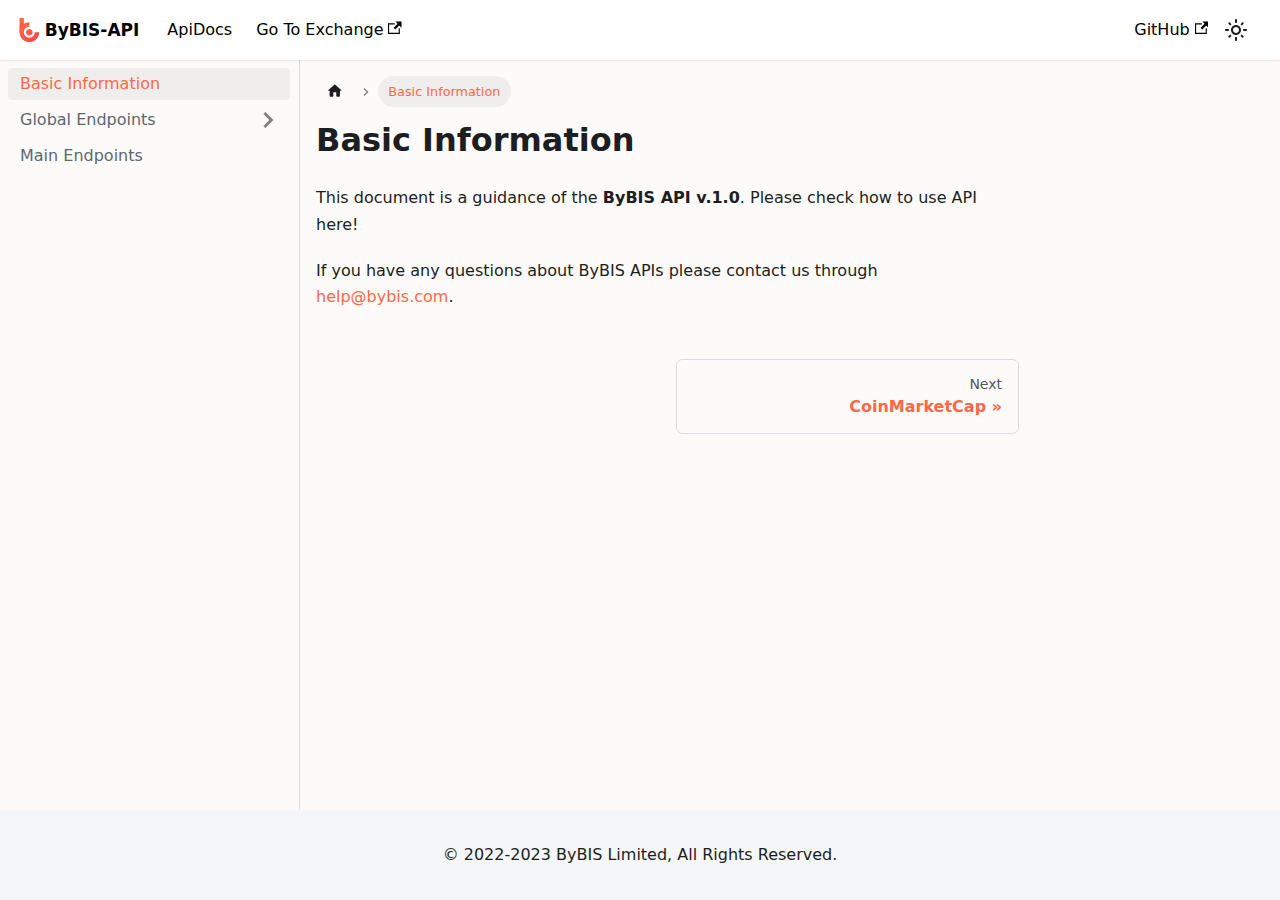
==== commit adad70d3: "2023.07.19" ====
--- a/api/index.html
+++ b/api/index.html
@@ -1,16 +1,16 @@
 <!doctype html>
-<html lang="en" dir="ltr" class="mdx-wrapper mdx-page plugin-pages plugin-id-default">
+<html lang="en" dir="ltr" class="docs-wrapper docs-doc-page docs-version-current plugin-docs plugin-id-default docs-doc-id-basicInformation">
 <head>
 <meta charset="UTF-8">
 <meta name="generator" content="Docusaurus v2.4.1">
-<title data-rh="true">ByBIS API Documentation v1.0 | ByBIS-APIs</title><meta data-rh="true" name="viewport" content="width=device-width,initial-scale=1"><meta data-rh="true" name="twitter:card" content="summary_large_image"><meta data-rh="true" property="og:image" content="https://bybis.com/img/splash.jpg"><meta data-rh="true" name="twitter:image" content="https://bybis.com/img/splash.jpg"><meta data-rh="true" property="og:url" content="https://bybis.com/api"><meta data-rh="true" name="docusaurus_locale" content="en"><meta data-rh="true" name="docusaurus_tag" content="default"><meta data-rh="true" name="docsearch:language" content="en"><meta data-rh="true" name="docsearch:docusaurus_tag" content="default"><meta data-rh="true" name="keywords" content="ByBIS,api,bybis api,bybis documentation,api document,bybis api documentation,bybis api document,btc trading,crypto futures,crypto derivatives,aon,all or nothing,ByBIS aon,ByBIS affiliate,ByBIS partner,buy crypto,bitcoin platform,bitcoin trading,crypto exchange,buy bitcoin,ByBIS p2p,p2p trading,otc,bitcoin,btc,Ethereum,eth,usdt,Tether,Litecoin,LTC,spot,btc usdt,buy crypto,cryptocurrency,exchange,blockchain,ByBIS copy trading,ByBIS event,바이비스,비트코인,이더리움,ByBIS 거래소,가상화폐,ByBIS 코인거래소,선물거래,리플,트론,무기한 선물,ByBIS 카피트레이딩,블럭체인,크립토,ByBIS p2p거래,장외거래,암호화폐 구매,비트코인 거래소,암호화폐 거래소,코인거래소,Mua tiền ảo,Giao dịch tiền ảo,先物取引"><meta data-rh="true" property="og:title" content="ByBIS API Documentation v1.0 | ByBIS-APIs"><meta data-rh="true" name="description" content="ByBIS API Documentation v1.0"><meta data-rh="true" property="og:description" content="ByBIS API Documentation v1.0"><link data-rh="true" rel="icon" href="/img/favicon.ico"><link data-rh="true" rel="canonical" href="https://bybis.com/api"><link data-rh="true" rel="alternate" href="https://bybis.com/api" hreflang="en"><link data-rh="true" rel="alternate" href="https://bybis.com/api" hreflang="x-default"><link rel="stylesheet" href="/assets/css/styles.21737f82.css">
-<link rel="preload" href="/assets/js/runtime~main.d036c9bb.js" as="script">
-<link rel="preload" href="/assets/js/main.56be17b6.js" as="script">
+<title data-rh="true">Basic Information | ByBIS-APIs</title><meta data-rh="true" name="viewport" content="width=device-width,initial-scale=1"><meta data-rh="true" name="twitter:card" content="summary_large_image"><meta data-rh="true" property="og:image" content="https://bybis-limited.github.io/img/splash.jpg"><meta data-rh="true" name="twitter:image" content="https://bybis-limited.github.io/img/splash.jpg"><meta data-rh="true" property="og:url" content="https://bybis-limited.github.io/api/"><meta data-rh="true" name="docusaurus_locale" content="en"><meta data-rh="true" name="docsearch:language" content="en"><meta data-rh="true" name="keywords" content="ByBIS,api,bybis api,bybis documentation,api document,bybis api documentation,bybis api document,btc trading,crypto futures,crypto derivatives,aon,all or nothing,ByBIS aon,ByBIS affiliate,ByBIS partner,buy crypto,bitcoin platform,bitcoin trading,crypto exchange,buy bitcoin,ByBIS p2p,p2p trading,otc,bitcoin,btc,Ethereum,eth,usdt,Tether,Litecoin,LTC,spot,btc usdt,buy crypto,cryptocurrency,exchange,blockchain,ByBIS copy trading,ByBIS event,바이비스,비트코인,이더리움,ByBIS 거래소,가상화폐,ByBIS 코인거래소,선물거래,리플,트론,무기한 선물,ByBIS 카피트레이딩,블럭체인,크립토,ByBIS p2p거래,장외거래,암호화폐 구매,비트코인 거래소,암호화폐 거래소,코인거래소,Mua tiền ảo,Giao dịch tiền ảo,先物取引"><meta data-rh="true" name="docusaurus_version" content="current"><meta data-rh="true" name="docusaurus_tag" content="docs-default-current"><meta data-rh="true" name="docsearch:version" content="current"><meta data-rh="true" name="docsearch:docusaurus_tag" content="docs-default-current"><meta data-rh="true" property="og:title" content="Basic Information | ByBIS-APIs"><meta data-rh="true" name="description" content="This document is a guidance of the ByBIS API v.1.0. Please check how to use API here!"><meta data-rh="true" property="og:description" content="This document is a guidance of the ByBIS API v.1.0. Please check how to use API here!"><link data-rh="true" rel="icon" href="/img/favicon.ico"><link data-rh="true" rel="canonical" href="https://bybis-limited.github.io/api/"><link data-rh="true" rel="alternate" href="https://bybis-limited.github.io/api/" hreflang="en"><link data-rh="true" rel="alternate" href="https://bybis-limited.github.io/api/" hreflang="x-default"><link rel="stylesheet" href="/assets/css/styles.2990f57e.css">
+<link rel="preload" href="/assets/js/runtime~main.275aa63f.js" as="script">
+<link rel="preload" href="/assets/js/main.ce8cfab8.js" as="script">
 </head>
 <body class="navigation-with-keyboard">
 <script>!function(){function t(t){document.documentElement.setAttribute("data-theme",t)}var e=function(){var t=null;try{t=new URLSearchParams(window.location.search).get("docusaurus-theme")}catch(t){}return t}()||function(){var t=null;try{t=localStorage.getItem("theme")}catch(t){}return t}();t(null!==e?e:"light")}()</script><div id="__docusaurus">
-<div role="region" aria-label="Skip to main content"><a class="skipToContent_fXgn" href="#__docusaurus_skipToContent_fallback">Skip to main content</a></div><nav aria-label="Main" class="navbar navbar--fixed-top"><div class="navbar__inner"><div class="navbar__items"><button aria-label="Toggle navigation bar" aria-expanded="false" class="navbar__toggle clean-btn" type="button"><svg width="30" height="30" viewBox="0 0 30 30" aria-hidden="true"><path stroke="currentColor" stroke-linecap="round" stroke-miterlimit="10" stroke-width="2" d="M4 7h22M4 15h22M4 23h22"></path></svg></button><a class="navbar__brand" href="/"><div class="navbar__logo"><img src="/img/logo.png" alt="" class="themedImage_ToTc themedImage--light_HNdA"><img src="/img/logo.png" alt="" class="themedImage_ToTc themedImage--dark_i4oU"></div><b class="navbar__title text--truncate">ByBIS-API</b></a><a aria-current="page" class="navbar__item navbar__link navbar__link--active" href="/api">ApiDocs</a><a href="https://bybis.com" target="_blank" rel="noopener noreferrer" class="navbar__item navbar__link">Go To Exchange<svg width="13.5" height="13.5" aria-hidden="true" viewBox="0 0 24 24" class="iconExternalLink_nPIU"><path fill="currentColor" d="M21 13v10h-21v-19h12v2h-10v15h17v-8h2zm3-12h-10.988l4.035 4-6.977 7.07 2.828 2.828 6.977-7.07 4.125 4.172v-11z"></path></svg></a></div><div class="navbar__items navbar__items--right"><a href="https://github.com/bybis-limited" target="_blank" rel="noopener noreferrer" class="navbar__item navbar__link">GitHub<svg width="13.5" height="13.5" aria-hidden="true" viewBox="0 0 24 24" class="iconExternalLink_nPIU"><path fill="currentColor" d="M21 13v10h-21v-19h12v2h-10v15h17v-8h2zm3-12h-10.988l4.035 4-6.977 7.07 2.828 2.828 6.977-7.07 4.125 4.172v-11z"></path></svg></a><div class="toggle_vylO colorModeToggle_DEke"><button class="clean-btn toggleButton_gllP toggleButtonDisabled_aARS" type="button" disabled="" title="Switch between dark and light mode (currently light mode)" aria-label="Switch between dark and light mode (currently light mode)" aria-live="polite"><svg viewBox="0 0 24 24" width="24" height="24" class="lightToggleIcon_pyhR"><path fill="currentColor" d="M12,9c1.65,0,3,1.35,3,3s-1.35,3-3,3s-3-1.35-3-3S10.35,9,12,9 M12,7c-2.76,0-5,2.24-5,5s2.24,5,5,5s5-2.24,5-5 S14.76,7,12,7L12,7z M2,13l2,0c0.55,0,1-0.45,1-1s-0.45-1-1-1l-2,0c-0.55,0-1,0.45-1,1S1.45,13,2,13z M20,13l2,0c0.55,0,1-0.45,1-1 s-0.45-1-1-1l-2,0c-0.55,0-1,0.45-1,1S19.45,13,20,13z M11,2v2c0,0.55,0.45,1,1,1s1-0.45,1-1V2c0-0.55-0.45-1-1-1S11,1.45,11,2z M11,20v2c0,0.55,0.45,1,1,1s1-0.45,1-1v-2c0-0.55-0.45-1-1-1C11.45,19,11,19.45,11,20z M5.99,4.58c-0.39-0.39-1.03-0.39-1.41,0 c-0.39,0.39-0.39,1.03,0,1.41l1.06,1.06c0.39,0.39,1.03,0.39,1.41,0s0.39-1.03,0-1.41L5.99,4.58z M18.36,16.95 c-0.39-0.39-1.03-0.39-1.41,0c-0.39,0.39-0.39,1.03,0,1.41l1.06,1.06c0.39,0.39,1.03,0.39,1.41,0c0.39-0.39,0.39-1.03,0-1.41 L18.36,16.95z M19.42,5.99c0.39-0.39,0.39-1.03,0-1.41c-0.39-0.39-1.03-0.39-1.41,0l-1.06,1.06c-0.39,0.39-0.39,1.03,0,1.41 s1.03,0.39,1.41,0L19.42,5.99z M7.05,18.36c0.39-0.39,0.39-1.03,0-1.41c-0.39-0.39-1.03-0.39-1.41,0l-1.06,1.06 c-0.39,0.39-0.39,1.03,0,1.41s1.03,0.39,1.41,0L7.05,18.36z"></path></svg><svg viewBox="0 0 24 24" width="24" height="24" class="darkToggleIcon_wfgR"><path fill="currentColor" d="M9.37,5.51C9.19,6.15,9.1,6.82,9.1,7.5c0,4.08,3.32,7.4,7.4,7.4c0.68,0,1.35-0.09,1.99-0.27C17.45,17.19,14.93,19,12,19 c-3.86,0-7-3.14-7-7C5,9.07,6.81,6.55,9.37,5.51z M12,3c-4.97,0-9,4.03-9,9s4.03,9,9,9s9-4.03,9-9c0-0.46-0.04-0.92-0.1-1.36 c-0.98,1.37-2.58,2.26-4.4,2.26c-2.98,0-5.4-2.42-5.4-5.4c0-1.81,0.89-3.42,2.26-4.4C12.92,3.04,12.46,3,12,3L12,3z"></path></svg></button></div><div class="searchBox_ZlJk"></div></div></div><div role="presentation" class="navbar-sidebar__backdrop"></div></nav><div id="__docusaurus_skipToContent_fallback" class="main-wrapper mainWrapper_z2l0"><main class="container container--fluid margin-vert--lg"><div class="row mdxPageWrapper_j9I6"><div class="col col--8"><article><h1>ByBIS API Documentation v1.0</h1></article></div></div></main></div><footer class="footer"><div class="container container-fluid"><div class="footer__bottom text--center"><div class="footer__copyright">© 2022-2023 ByBIS Limited, All Rights Reserved.</div></div></div></footer></div>
-<script src="/assets/js/runtime~main.d036c9bb.js"></script>
-<script src="/assets/js/main.56be17b6.js"></script>
+<div role="region" aria-label="Skip to main content"><a class="skipToContent_fXgn" href="#__docusaurus_skipToContent_fallback">Skip to main content</a></div><nav aria-label="Main" class="navbar navbar--fixed-top"><div class="navbar__inner"><div class="navbar__items"><button aria-label="Toggle navigation bar" aria-expanded="false" class="navbar__toggle clean-btn" type="button"><svg width="30" height="30" viewBox="0 0 30 30" aria-hidden="true"><path stroke="currentColor" stroke-linecap="round" stroke-miterlimit="10" stroke-width="2" d="M4 7h22M4 15h22M4 23h22"></path></svg></button><a class="navbar__brand" href="/"><div class="navbar__logo"><img src="/img/logo.svg" alt="" class="themedImage_ToTc themedImage--light_HNdA"><img src="/img/logo.svg" alt="" class="themedImage_ToTc themedImage--dark_i4oU"></div><b class="navbar__title text--truncate">ByBIS-API</b></a><a aria-current="page" class="navbar__item navbar__link navbar__link--active" href="/api">ApiDocs</a><a href="https://bybis.com" target="_blank" rel="noopener noreferrer" class="navbar__item navbar__link">Go To Exchange<svg width="13.5" height="13.5" aria-hidden="true" viewBox="0 0 24 24" class="iconExternalLink_nPIU"><path fill="currentColor" d="M21 13v10h-21v-19h12v2h-10v15h17v-8h2zm3-12h-10.988l4.035 4-6.977 7.07 2.828 2.828 6.977-7.07 4.125 4.172v-11z"></path></svg></a></div><div class="navbar__items navbar__items--right"><a href="https://github.com/bybis-limited" target="_blank" rel="noopener noreferrer" class="navbar__item navbar__link">GitHub<svg width="13.5" height="13.5" aria-hidden="true" viewBox="0 0 24 24" class="iconExternalLink_nPIU"><path fill="currentColor" d="M21 13v10h-21v-19h12v2h-10v15h17v-8h2zm3-12h-10.988l4.035 4-6.977 7.07 2.828 2.828 6.977-7.07 4.125 4.172v-11z"></path></svg></a><div class="toggle_vylO colorModeToggle_DEke"><button class="clean-btn toggleButton_gllP toggleButtonDisabled_aARS" type="button" disabled="" title="Switch between dark and light mode (currently light mode)" aria-label="Switch between dark and light mode (currently light mode)" aria-live="polite"><svg viewBox="0 0 24 24" width="24" height="24" class="lightToggleIcon_pyhR"><path fill="currentColor" d="M12,9c1.65,0,3,1.35,3,3s-1.35,3-3,3s-3-1.35-3-3S10.35,9,12,9 M12,7c-2.76,0-5,2.24-5,5s2.24,5,5,5s5-2.24,5-5 S14.76,7,12,7L12,7z M2,13l2,0c0.55,0,1-0.45,1-1s-0.45-1-1-1l-2,0c-0.55,0-1,0.45-1,1S1.45,13,2,13z M20,13l2,0c0.55,0,1-0.45,1-1 s-0.45-1-1-1l-2,0c-0.55,0-1,0.45-1,1S19.45,13,20,13z M11,2v2c0,0.55,0.45,1,1,1s1-0.45,1-1V2c0-0.55-0.45-1-1-1S11,1.45,11,2z M11,20v2c0,0.55,0.45,1,1,1s1-0.45,1-1v-2c0-0.55-0.45-1-1-1C11.45,19,11,19.45,11,20z M5.99,4.58c-0.39-0.39-1.03-0.39-1.41,0 c-0.39,0.39-0.39,1.03,0,1.41l1.06,1.06c0.39,0.39,1.03,0.39,1.41,0s0.39-1.03,0-1.41L5.99,4.58z M18.36,16.95 c-0.39-0.39-1.03-0.39-1.41,0c-0.39,0.39-0.39,1.03,0,1.41l1.06,1.06c0.39,0.39,1.03,0.39,1.41,0c0.39-0.39,0.39-1.03,0-1.41 L18.36,16.95z M19.42,5.99c0.39-0.39,0.39-1.03,0-1.41c-0.39-0.39-1.03-0.39-1.41,0l-1.06,1.06c-0.39,0.39-0.39,1.03,0,1.41 s1.03,0.39,1.41,0L19.42,5.99z M7.05,18.36c0.39-0.39,0.39-1.03,0-1.41c-0.39-0.39-1.03-0.39-1.41,0l-1.06,1.06 c-0.39,0.39-0.39,1.03,0,1.41s1.03,0.39,1.41,0L7.05,18.36z"></path></svg><svg viewBox="0 0 24 24" width="24" height="24" class="darkToggleIcon_wfgR"><path fill="currentColor" d="M9.37,5.51C9.19,6.15,9.1,6.82,9.1,7.5c0,4.08,3.32,7.4,7.4,7.4c0.68,0,1.35-0.09,1.99-0.27C17.45,17.19,14.93,19,12,19 c-3.86,0-7-3.14-7-7C5,9.07,6.81,6.55,9.37,5.51z M12,3c-4.97,0-9,4.03-9,9s4.03,9,9,9s9-4.03,9-9c0-0.46-0.04-0.92-0.1-1.36 c-0.98,1.37-2.58,2.26-4.4,2.26c-2.98,0-5.4-2.42-5.4-5.4c0-1.81,0.89-3.42,2.26-4.4C12.92,3.04,12.46,3,12,3L12,3z"></path></svg></button></div><div class="searchBox_ZlJk"></div></div></div><div role="presentation" class="navbar-sidebar__backdrop"></div></nav><div id="__docusaurus_skipToContent_fallback" class="main-wrapper mainWrapper_z2l0 docsWrapper_BCFX"><button aria-label="Scroll back to top" class="clean-btn theme-back-to-top-button backToTopButton_sjWU" type="button"></button><div class="docPage__5DB"><aside class="theme-doc-sidebar-container docSidebarContainer_b6E3"><div class="sidebarViewport_Xe31"><div class="sidebar_njMd"><nav aria-label="Docs sidebar" class="menu thin-scrollbar menu_SIkG"><ul class="theme-doc-sidebar-menu menu__list"><li class="theme-doc-sidebar-item-link theme-doc-sidebar-item-link-level-1 menu__list-item"><a class="menu__link menu__link--active" aria-current="page" href="/api/">Basic Information</a></li><li class="theme-doc-sidebar-item-category theme-doc-sidebar-item-category-level-1 menu__list-item menu__list-item--collapsed"><div class="menu__list-item-collapsible"><a class="menu__link menu__link--sublist menu__link--sublist-caret" aria-expanded="false" href="/api/GlobalEndpoints/coinMarketCap">Global Endpoints</a></div></li><li class="theme-doc-sidebar-item-link theme-doc-sidebar-item-link-level-1 menu__list-item"><a class="menu__link" href="/api/MainEndpoints/">Main Endpoints</a></li></ul></nav></div></div></aside><main class="docMainContainer_gTbr"><div class="container padding-top--md padding-bottom--lg"><div class="row"><div class="col docItemCol_VOVn"><div class="docItemContainer_Djhp"><article><nav class="theme-doc-breadcrumbs breadcrumbsContainer_Z_bl" aria-label="Breadcrumbs"><ul class="breadcrumbs" itemscope="" itemtype="https://schema.org/BreadcrumbList"><li class="breadcrumbs__item"><a aria-label="Home page" class="breadcrumbs__link" href="/"><svg viewBox="0 0 24 24" class="breadcrumbHomeIcon_YNFT"><path d="M10 19v-5h4v5c0 .55.45 1 1 1h3c.55 0 1-.45 1-1v-7h1.7c.46 0 .68-.57.33-.87L12.67 3.6c-.38-.34-.96-.34-1.34 0l-8.36 7.53c-.34.3-.13.87.33.87H5v7c0 .55.45 1 1 1h3c.55 0 1-.45 1-1z" fill="currentColor"></path></svg></a></li><li itemscope="" itemprop="itemListElement" itemtype="https://schema.org/ListItem" class="breadcrumbs__item breadcrumbs__item--active"><span class="breadcrumbs__link" itemprop="name">Basic Information</span><meta itemprop="position" content="1"></li></ul></nav><div class="theme-doc-markdown markdown"><h1>Basic Information</h1><p>This document is a guidance of the <strong>ByBIS API v.1.0</strong>. Please check how to use API here!</p><p>If you have any questions about ByBIS APIs please contact us through <a href="mailto:help@bybis.com" target="_blank" rel="noopener noreferrer">help@bybis.com</a>.</p></div></article><nav class="pagination-nav docusaurus-mt-lg" aria-label="Docs pages"><a class="pagination-nav__link pagination-nav__link--next" href="/api/GlobalEndpoints/coinMarketCap"><div class="pagination-nav__sublabel">Next</div><div class="pagination-nav__label">CoinMarketCap</div></a></nav></div></div></div></div></main></div></div><footer class="footer"><div class="container container-fluid"><div class="footer__bottom text--center"><div class="footer__copyright">© 2022-2023 ByBIS Limited, All Rights Reserved.</div></div></div></footer></div>
+<script src="/assets/js/runtime~main.275aa63f.js"></script>
+<script src="/assets/js/main.ce8cfab8.js"></script>
 </body>
 </html>--- a/assets/css/styles.2990f57e.css
+++ b/assets/css/styles.2990f57e.css
@@ -0,0 +1 @@
+.col,.container{padding:0 var(--ifm-spacing-horizontal);width:100%}.markdown>h2,.markdown>h3,.markdown>h4,.markdown>h5,.markdown>h6{margin-bottom:calc(var(--ifm-heading-vertical-rhythm-bottom)*var(--ifm-leading))}.markdown li,body{word-wrap:break-word}body,ol ol,ol ul,ul ol,ul ul{margin:0}pre,table{overflow:auto}blockquote,pre{margin:0 0 var(--ifm-spacing-vertical)}.breadcrumbs__link,.button{transition-timing-function:var(--ifm-transition-timing-default)}.button,code{vertical-align:middle}.button--outline.button--active,.button--outline:active,.button--outline:hover,:root{--ifm-button-color:var(--ifm-font-color-base-inverse)}.menu__link:hover,a{transition:color var(--ifm-transition-fast) var(--ifm-transition-timing-default)}.navbar--dark,:root{--ifm-navbar-link-hover-color:var(--ifm-color-primary)}.menu,.navbar-sidebar{overflow-x:hidden}:root,html[data-theme=dark]{--ifm-color-emphasis-500:var(--ifm-color-gray-500)}.toggleButton_gllP,html{-webkit-tap-highlight-color:transparent}.clean-list,.containsTaskList_mC6p,.details_lb9f>summary,.dropdown__menu,.menu__list{list-style:none}:root{--ifm-color-scheme:light;--ifm-dark-value:10%;--ifm-darker-value:15%;--ifm-darkest-value:30%;--ifm-light-value:15%;--ifm-lighter-value:30%;--ifm-lightest-value:50%;--ifm-contrast-background-value:90%;--ifm-contrast-foreground-value:70%;--ifm-contrast-background-dark-value:70%;--ifm-contrast-foreground-dark-value:90%;--ifm-color-primary:#3578e5;--ifm-color-secondary:#ebedf0;--ifm-color-success:#00a400;--ifm-color-info:#54c7ec;--ifm-color-warning:#ffba00;--ifm-color-danger:#fa383e;--ifm-color-primary-dark:#306cce;--ifm-color-primary-darker:#2d66c3;--ifm-color-primary-darkest:#2554a0;--ifm-color-primary-light:#538ce9;--ifm-color-primary-lighter:#72a1ed;--ifm-color-primary-lightest:#9abcf2;--ifm-color-primary-contrast-background:#ebf2fc;--ifm-color-primary-contrast-foreground:#102445;--ifm-color-secondary-dark:#d4d5d8;--ifm-color-secondary-darker:#c8c9cc;--ifm-color-secondary-darkest:#a4a6a8;--ifm-color-secondary-light:#eef0f2;--ifm-color-secondary-lighter:#f1f2f5;--ifm-color-secondary-lightest:#f5f6f8;--ifm-color-secondary-contrast-background:#fdfdfe;--ifm-color-secondary-contrast-foreground:#474748;--ifm-color-success-dark:#009400;--ifm-color-success-darker:#008b00;--ifm-color-success-darkest:#007300;--ifm-color-success-light:#26b226;--ifm-color-success-lighter:#4dbf4d;--ifm-color-success-lightest:#80d280;--ifm-color-success-contrast-background:#e6f6e6;--ifm-color-success-contrast-foreground:#003100;--ifm-color-info-dark:#4cb3d4;--ifm-color-info-darker:#47a9c9;--ifm-color-info-darkest:#3b8ba5;--ifm-color-info-light:#6ecfef;--ifm-color-info-lighter:#87d8f2;--ifm-color-info-lightest:#aae3f6;--ifm-color-info-contrast-background:#eef9fd;--ifm-color-info-contrast-foreground:#193c47;--ifm-color-warning-dark:#e6a700;--ifm-color-warning-darker:#d99e00;--ifm-color-warning-darkest:#b38200;--ifm-color-warning-light:#ffc426;--ifm-color-warning-lighter:#ffcf4d;--ifm-color-warning-lightest:#ffdd80;--ifm-color-warning-contrast-background:#fff8e6;--ifm-color-warning-contrast-foreground:#4d3800;--ifm-color-danger-dark:#e13238;--ifm-color-danger-darker:#d53035;--ifm-color-danger-darkest:#af272b;--ifm-color-danger-light:#fb565b;--ifm-color-danger-lighter:#fb7478;--ifm-color-danger-lightest:#fd9c9f;--ifm-color-danger-contrast-background:#ffebec;--ifm-color-danger-contrast-foreground:#4b1113;--ifm-color-white:#fff;--ifm-color-black:#000;--ifm-color-gray-0:var(--ifm-color-white);--ifm-color-gray-100:#f5f6f7;--ifm-color-gray-200:#ebedf0;--ifm-color-gray-300:#dadde1;--ifm-color-gray-400:#ccd0d5;--ifm-color-gray-500:#bec3c9;--ifm-color-gray-600:#8d949e;--ifm-color-gray-700:#606770;--ifm-color-gray-800:#444950;--ifm-color-gray-900:#1c1e21;--ifm-color-gray-1000:var(--ifm-color-black);--ifm-color-emphasis-0:var(--ifm-color-gray-0);--ifm-color-emphasis-100:var(--ifm-color-gray-100);--ifm-color-emphasis-200:var(--ifm-color-gray-200);--ifm-color-emphasis-300:var(--ifm-color-gray-300);--ifm-color-emphasis-400:var(--ifm-color-gray-400);--ifm-color-emphasis-600:var(--ifm-color-gray-600);--ifm-color-emphasis-700:var(--ifm-color-gray-700);--ifm-color-emphasis-800:var(--ifm-color-gray-800);--ifm-color-emphasis-900:var(--ifm-color-gray-900);--ifm-color-emphasis-1000:var(--ifm-color-gray-1000);--ifm-color-content:var(--ifm-color-emphasis-900);--ifm-color-content-inverse:var(--ifm-color-emphasis-0);--ifm-color-content-secondary:#525860;--ifm-background-color:#0000;--ifm-background-surface-color:var(--ifm-color-content-inverse);--ifm-global-border-width:1px;--ifm-global-radius:0.4rem;--ifm-hover-overlay:#0000000d;--ifm-font-color-base:var(--ifm-color-content);--ifm-font-color-base-inverse:var(--ifm-color-content-inverse);--ifm-font-color-secondary:var(--ifm-color-content-secondary);--ifm-font-family-base:system-ui,-apple-system,Segoe UI,Roboto,Ubuntu,Cantarell,Noto Sans,sans-serif,BlinkMacSystemFont,"Segoe UI",Helvetica,Arial,sans-serif,"Apple Color Emoji","Segoe UI Emoji","Segoe UI Symbol";--ifm-font-family-monospace:SFMono-Regular,Menlo,Monaco,Consolas,"Liberation Mono","Courier New",monospace;--ifm-font-size-base:100%;--ifm-font-weight-light:300;--ifm-font-weight-normal:400;--ifm-font-weight-semibold:500;--ifm-font-weight-bold:700;--ifm-font-weight-base:var(--ifm-font-weight-normal);--ifm-line-height-base:1.65;--ifm-global-spacing:1rem;--ifm-spacing-vertical:var(--ifm-global-spacing);--ifm-spacing-horizontal:var(--ifm-global-spacing);--ifm-transition-fast:200ms;--ifm-transition-slow:400ms;--ifm-transition-timing-default:cubic-bezier(0.08,0.52,0.52,1);--ifm-global-shadow-lw:0 1px 2px 0 #0000001a;--ifm-global-shadow-md:0 5px 40px #0003;--ifm-global-shadow-tl:0 12px 28px 0 #0003,0 2px 4px 0 #0000001a;--ifm-z-index-dropdown:100;--ifm-z-index-fixed:200;--ifm-z-index-overlay:400;--ifm-container-width:1140px;--ifm-container-width-xl:1320px;--ifm-code-background:#f6f7f8;--ifm-code-border-radius:var(--ifm-global-radius);--ifm-code-font-size:90%;--ifm-code-padding-horizontal:0.1rem;--ifm-code-padding-vertical:0.1rem;--ifm-pre-background:var(--ifm-code-background);--ifm-pre-border-radius:var(--ifm-code-border-radius);--ifm-pre-color:inherit;--ifm-pre-line-height:1.45;--ifm-pre-padding:1rem;--ifm-heading-color:inherit;--ifm-heading-margin-top:0;--ifm-heading-margin-bottom:var(--ifm-spacing-vertical);--ifm-heading-font-family:var(--ifm-font-family-base);--ifm-heading-font-weight:var(--ifm-font-weight-bold);--ifm-heading-line-height:1.25;--ifm-h1-font-size:2rem;--ifm-h2-font-size:1.5rem;--ifm-h3-font-size:1.25rem;--ifm-h4-font-size:1rem;--ifm-h5-font-size:0.875rem;--ifm-h6-font-size:0.85rem;--ifm-image-alignment-padding:1.25rem;--ifm-leading-desktop:1.25;--ifm-leading:calc(var(--ifm-leading-desktop)*1rem);--ifm-list-left-padding:2rem;--ifm-list-margin:1rem;--ifm-list-item-margin:0.25rem;--ifm-list-paragraph-margin:1rem;--ifm-table-cell-padding:0.75rem;--ifm-table-background:#0000;--ifm-table-stripe-background:#00000008;--ifm-table-border-width:1px;--ifm-table-border-color:var(--ifm-color-emphasis-300);--ifm-table-head-background:inherit;--ifm-table-head-color:inherit;--ifm-table-head-font-weight:var(--ifm-font-weight-bold);--ifm-table-cell-color:inherit;--ifm-link-color:var(--ifm-color-primary);--ifm-link-decoration:none;--ifm-link-hover-color:var(--ifm-link-color);--ifm-link-hover-decoration:underline;--ifm-paragraph-margin-bottom:var(--ifm-leading);--ifm-blockquote-font-size:var(--ifm-font-size-base);--ifm-blockquote-border-left-width:2px;--ifm-blockquote-padding-horizontal:var(--ifm-spacing-horizontal);--ifm-blockquote-padding-vertical:0;--ifm-blockquote-shadow:none;--ifm-blockquote-color:var(--ifm-color-emphasis-800);--ifm-blockquote-border-color:var(--ifm-color-emphasis-300);--ifm-hr-background-color:var(--ifm-color-emphasis-500);--ifm-hr-height:1px;--ifm-hr-margin-vertical:1.5rem;--ifm-scrollbar-size:7px;--ifm-scrollbar-track-background-color:#f1f1f1;--ifm-scrollbar-thumb-background-color:silver;--ifm-scrollbar-thumb-hover-background-color:#a7a7a7;--ifm-alert-background-color:inherit;--ifm-alert-border-color:inherit;--ifm-alert-border-radius:var(--ifm-global-radius);--ifm-alert-border-width:0px;--ifm-alert-border-left-width:5px;--ifm-alert-color:var(--ifm-font-color-base);--ifm-alert-padding-horizontal:var(--ifm-spacing-horizontal);--ifm-alert-padding-vertical:var(--ifm-spacing-vertical);--ifm-alert-shadow:var(--ifm-global-shadow-lw);--ifm-avatar-intro-margin:1rem;--ifm-avatar-intro-alignment:inherit;--ifm-avatar-photo-size:3rem;--ifm-badge-background-color:inherit;--ifm-badge-border-color:inherit;--ifm-badge-border-radius:var(--ifm-global-radius);--ifm-badge-border-width:var(--ifm-global-border-width);--ifm-badge-color:var(--ifm-color-white);--ifm-badge-padding-horizontal:calc(var(--ifm-spacing-horizontal)*0.5);--ifm-badge-padding-vertical:calc(var(--ifm-spacing-vertical)*0.25);--ifm-breadcrumb-border-radius:1.5rem;--ifm-breadcrumb-spacing:0.5rem;--ifm-breadcrumb-color-active:var(--ifm-color-primary);--ifm-breadcrumb-item-background-active:var(--ifm-hover-overlay);--ifm-breadcrumb-padding-horizontal:0.8rem;--ifm-breadcrumb-padding-vertical:0.4rem;--ifm-breadcrumb-size-multiplier:1;--ifm-breadcrumb-separator:url('data:image/svg+xml;utf8,<svg xmlns="http://www.w3.org/2000/svg" x="0px" y="0px" viewBox="0 0 256 256"><g><g><polygon points="79.093,0 48.907,30.187 146.72,128 48.907,225.813 79.093,256 207.093,128"/></g></g><g></g><g></g><g></g><g></g><g></g><g></g><g></g><g></g><g></g><g></g><g></g><g></g><g></g><g></g><g></g></svg>');--ifm-breadcrumb-separator-filter:none;--ifm-breadcrumb-separator-size:0.5rem;--ifm-breadcrumb-separator-size-multiplier:1.25;--ifm-button-background-color:inherit;--ifm-button-border-color:var(--ifm-button-background-color);--ifm-button-border-width:var(--ifm-global-border-width);--ifm-button-font-weight:var(--ifm-font-weight-bold);--ifm-button-padding-horizontal:1.5rem;--ifm-button-padding-vertical:0.375rem;--ifm-button-size-multiplier:1;--ifm-button-transition-duration:var(--ifm-transition-fast);--ifm-button-border-radius:calc(var(--ifm-global-radius)*var(--ifm-button-size-multiplier));--ifm-button-group-spacing:2px;--ifm-card-background-color:var(--ifm-background-surface-color);--ifm-card-border-radius:calc(var(--ifm-global-radius)*2);--ifm-card-horizontal-spacing:var(--ifm-global-spacing);--ifm-card-vertical-spacing:var(--ifm-global-spacing);--ifm-toc-border-color:var(--ifm-color-emphasis-300);--ifm-toc-link-color:var(--ifm-color-content-secondary);--ifm-toc-padding-vertical:0.5rem;--ifm-toc-padding-horizontal:0.5rem;--ifm-dropdown-background-color:var(--ifm-background-surface-color);--ifm-dropdown-font-weight:var(--ifm-font-weight-semibold);--ifm-dropdown-link-color:var(--ifm-font-color-base);--ifm-dropdown-hover-background-color:var(--ifm-hover-overlay);--ifm-footer-background-color:var(--ifm-color-emphasis-100);--ifm-footer-color:inherit;--ifm-footer-link-color:var(--ifm-color-emphasis-700);--ifm-footer-link-hover-color:var(--ifm-color-primary);--ifm-footer-link-horizontal-spacing:0.5rem;--ifm-footer-padding-horizontal:calc(var(--ifm-spacing-horizontal)*2);--ifm-footer-padding-vertical:calc(var(--ifm-spacing-vertical)*2);--ifm-footer-title-color:inherit;--ifm-footer-logo-max-width:min(30rem,90vw);--ifm-hero-background-color:var(--ifm-background-surface-color);--ifm-hero-text-color:var(--ifm-color-emphasis-800);--ifm-menu-color:var(--ifm-color-emphasis-700);--ifm-menu-color-active:var(--ifm-color-primary);--ifm-menu-color-background-active:var(--ifm-hover-overlay);--ifm-menu-color-background-hover:var(--ifm-hover-overlay);--ifm-menu-link-padding-horizontal:0.75rem;--ifm-menu-link-padding-vertical:0.375rem;--ifm-menu-link-sublist-icon:url('data:image/svg+xml;utf8,<svg xmlns="http://www.w3.org/2000/svg" width="16px" height="16px" viewBox="0 0 24 24"><path fill="rgba(0,0,0,0.5)" d="M7.41 15.41L12 10.83l4.59 4.58L18 14l-6-6-6 6z"></path></svg>');--ifm-menu-link-sublist-icon-filter:none;--ifm-navbar-background-color:var(--ifm-background-surface-color);--ifm-navbar-height:3.75rem;--ifm-navbar-item-padding-horizontal:0.75rem;--ifm-navbar-item-padding-vertical:0.25rem;--ifm-navbar-link-color:var(--ifm-font-color-base);--ifm-navbar-link-active-color:var(--ifm-link-color);--ifm-navbar-padding-horizontal:var(--ifm-spacing-horizontal);--ifm-navbar-padding-vertical:calc(var(--ifm-spacing-vertical)*0.5);--ifm-navbar-shadow:var(--ifm-global-shadow-lw);--ifm-navbar-search-input-background-color:var(--ifm-color-emphasis-200);--ifm-navbar-search-input-color:var(--ifm-color-emphasis-800);--ifm-navbar-search-input-placeholder-color:var(--ifm-color-emphasis-500);--ifm-navbar-search-input-icon:url('data:image/svg+xml;utf8,<svg fill="currentColor" xmlns="http://www.w3.org/2000/svg" viewBox="0 0 16 16" height="16px" width="16px"><path d="M6.02945,10.20327a4.17382,4.17382,0,1,1,4.17382-4.17382A4.15609,4.15609,0,0,1,6.02945,10.20327Zm9.69195,4.2199L10.8989,9.59979A5.88021,5.88021,0,0,0,12.058,6.02856,6.00467,6.00467,0,1,0,9.59979,10.8989l4.82338,4.82338a.89729.89729,0,0,0,1.29912,0,.89749.89749,0,0,0-.00087-1.29909Z" /></svg>');--ifm-navbar-sidebar-width:83vw;--ifm-pagination-border-radius:var(--ifm-global-radius);--ifm-pagination-color-active:var(--ifm-color-primary);--ifm-pagination-font-size:1rem;--ifm-pagination-item-active-background:var(--ifm-hover-overlay);--ifm-pagination-page-spacing:0.2em;--ifm-pagination-padding-horizontal:calc(var(--ifm-spacing-horizontal)*1);--ifm-pagination-padding-vertical:calc(var(--ifm-spacing-vertical)*0.25);--ifm-pagination-nav-border-radius:var(--ifm-global-radius);--ifm-pagination-nav-color-hover:var(--ifm-color-primary);--ifm-pills-color-active:var(--ifm-color-primary);--ifm-pills-color-background-active:var(--ifm-hover-overlay);--ifm-pills-spacing:0.125rem;--ifm-tabs-color:var(--ifm-font-color-secondary);--ifm-tabs-color-active:var(--ifm-color-primary);--ifm-tabs-color-active-border:var(--ifm-tabs-color-active);--ifm-tabs-padding-horizontal:1rem;--ifm-tabs-padding-vertical:1rem;--docusaurus-progress-bar-color:var(--ifm-color-primary);--ifm-color-primary:#ff6847;--ifm-color-primary-dark:#ff6847;--ifm-color-primary-darker:#ff6847;--ifm-color-primary-darkest:#ff6847;--ifm-color-primary-light:#ff6847;--ifm-color-primary-lighter:#ff6847;--ifm-color-primary-lightest:#ff6847;--ifm-background-color:#fcfbfa;--ifm-header-color:#000;--ifm-code-font-size:95%;--docusaurus-announcement-bar-height:auto;--docusaurus-tag-list-border:var(--ifm-color-emphasis-300);--docusaurus-collapse-button-bg:#0000;--docusaurus-collapse-button-bg-hover:#0000001a;--doc-sidebar-width:300px;--doc-sidebar-hidden-width:30px}.badge--danger,.badge--info,.badge--primary,.badge--secondary,.badge--success,.badge--warning{--ifm-badge-border-color:var(--ifm-badge-background-color)}.button--link,.button--outline{--ifm-button-background-color:#0000}*{box-sizing:border-box}html{-webkit-font-smoothing:antialiased;-webkit-text-size-adjust:100%;text-size-adjust:100%;background-color:var(--ifm-background-color);color:var(--ifm-font-color-base);color-scheme:var(--ifm-color-scheme);font:var(--ifm-font-size-base)/var(--ifm-line-height-base) var(--ifm-font-family-base);text-rendering:optimizelegibility}iframe{border:0;color-scheme:auto}.container{margin:0 auto;max-width:var(--ifm-container-width)}.container--fluid{max-width:inherit}.row{display:flex;flex-wrap:wrap;margin:0 calc(var(--ifm-spacing-horizontal)*-1)}.margin-bottom--none,.margin-vert--none,.markdown>:last-child{margin-bottom:0!important}.margin-top--none,.margin-vert--none{margin-top:0!important}.row--no-gutters{margin-left:0;margin-right:0}.margin-horiz--none,.margin-right--none{margin-right:0!important}.row--no-gutters>.col{padding-left:0;padding-right:0}.row--align-top{align-items:flex-start}.row--align-bottom{align-items:flex-end}.menuExternalLink_NmtK,.row--align-center{align-items:center}.row--align-stretch{align-items:stretch}.row--align-baseline{align-items:baseline}.col{--ifm-col-width:100%;flex:1 0;margin-left:0;max-width:var(--ifm-col-width)}.padding-bottom--none,.padding-vert--none{padding-bottom:0!important}.padding-top--none,.padding-vert--none{padding-top:0!important}.padding-horiz--none,.padding-left--none{padding-left:0!important}.padding-horiz--none,.padding-right--none{padding-right:0!important}.col[class*=col--]{flex:0 0 var(--ifm-col-width)}.col--1{--ifm-col-width:8.33333%}.col--offset-1{margin-left:8.33333%}.col--2{--ifm-col-width:16.66667%}.col--offset-2{margin-left:16.66667%}.col--3{--ifm-col-width:25%}.col--offset-3{margin-left:25%}.col--4{--ifm-col-width:33.33333%}.col--offset-4{margin-left:33.33333%}.col--5{--ifm-col-width:41.66667%}.col--offset-5{margin-left:41.66667%}.col--6{--ifm-col-width:50%}.col--offset-6{margin-left:50%}.col--7{--ifm-col-width:58.33333%}.col--offset-7{margin-left:58.33333%}.col--8{--ifm-col-width:66.66667%}.col--offset-8{margin-left:66.66667%}.col--9{--ifm-col-width:75%}.col--offset-9{margin-left:75%}.col--10{--ifm-col-width:83.33333%}.col--offset-10{margin-left:83.33333%}.col--11{--ifm-col-width:91.66667%}.col--offset-11{margin-left:91.66667%}.col--12{--ifm-col-width:100%}.col--offset-12{margin-left:100%}.margin-horiz--none,.margin-left--none{margin-left:0!important}.margin--none{margin:0!important}.margin-bottom--xs,.margin-vert--xs{margin-bottom:.25rem!important}.margin-top--xs,.margin-vert--xs{margin-top:.25rem!important}.margin-horiz--xs,.margin-left--xs{margin-left:.25rem!important}.margin-horiz--xs,.margin-right--xs{margin-right:.25rem!important}.margin--xs{margin:.25rem!important}.margin-bottom--sm,.margin-vert--sm{margin-bottom:.5rem!important}.margin-top--sm,.margin-vert--sm{margin-top:.5rem!important}.margin-horiz--sm,.margin-left--sm{margin-left:.5rem!important}.margin-horiz--sm,.margin-right--sm{margin-right:.5rem!important}.margin--sm{margin:.5rem!important}.margin-bottom--md,.margin-vert--md{margin-bottom:1rem!important}.margin-top--md,.margin-vert--md{margin-top:1rem!important}.margin-horiz--md,.margin-left--md{margin-left:1rem!important}.margin-horiz--md,.margin-right--md{margin-right:1rem!important}.margin--md{margin:1rem!important}.margin-bottom--lg,.margin-vert--lg{margin-bottom:2rem!important}.margin-top--lg,.margin-vert--lg{margin-top:2rem!important}.margin-horiz--lg,.margin-left--lg{margin-left:2rem!important}.margin-horiz--lg,.margin-right--lg{margin-right:2rem!important}.margin--lg{margin:2rem!important}.margin-bottom--xl,.margin-vert--xl{margin-bottom:5rem!important}.margin-top--xl,.margin-vert--xl{margin-top:5rem!important}.margin-horiz--xl,.margin-left--xl{margin-left:5rem!important}.margin-horiz--xl,.margin-right--xl{margin-right:5rem!important}.margin--xl{margin:5rem!important}.padding--none{padding:0!important}.padding-bottom--xs,.padding-vert--xs{padding-bottom:.25rem!important}.padding-top--xs,.padding-vert--xs{padding-top:.25rem!important}.padding-horiz--xs,.padding-left--xs{padding-left:.25rem!important}.padding-horiz--xs,.padding-right--xs{padding-right:.25rem!important}.padding--xs{padding:.25rem!important}.padding-bottom--sm,.padding-vert--sm{padding-bottom:.5rem!important}.padding-top--sm,.padding-vert--sm{padding-top:.5rem!important}.padding-horiz--sm,.padding-left--sm{padding-left:.5rem!important}.padding-horiz--sm,.padding-right--sm{padding-right:.5rem!important}.padding--sm{padding:.5rem!important}.padding-bottom--md,.padding-vert--md{padding-bottom:1rem!important}.padding-top--md,.padding-vert--md{padding-top:1rem!important}.padding-horiz--md,.padding-left--md{padding-left:1rem!important}.padding-horiz--md,.padding-right--md{padding-right:1rem!important}.padding--md{padding:1rem!important}.padding-bottom--lg,.padding-vert--lg{padding-bottom:2rem!important}.padding-top--lg,.padding-vert--lg{padding-top:2rem!important}.padding-horiz--lg,.padding-left--lg{padding-left:2rem!important}.padding-horiz--lg,.padding-right--lg{padding-right:2rem!important}.padding--lg{padding:2rem!important}.padding-bottom--xl,.padding-vert--xl{padding-bottom:5rem!important}.padding-top--xl,.padding-vert--xl{padding-top:5rem!important}.padding-horiz--xl,.padding-left--xl{padding-left:5rem!important}.padding-horiz--xl,.padding-right--xl{padding-right:5rem!important}.padding--xl{padding:5rem!important}code{background-color:var(--ifm-code-background);border:.1rem solid #0000001a;border-radius:var(--ifm-code-border-radius);font-family:var(--ifm-font-family-monospace);font-size:var(--ifm-code-font-size);padding:var(--ifm-code-padding-vertical) var(--ifm-code-padding-horizontal)}a code{color:inherit}pre{background-color:var(--ifm-pre-background);border-radius:var(--ifm-pre-border-radius);color:var(--ifm-pre-color);font:var(--ifm-code-font-size)/var(--ifm-pre-line-height) var(--ifm-font-family-monospace);padding:var(--ifm-pre-padding)}pre code{background-color:initial;border:none;font-size:100%;line-height:inherit;padding:0}kbd{background-color:var(--ifm-color-emphasis-0);border:1px solid var(--ifm-color-emphasis-400);border-radius:.2rem;box-shadow:inset 0 -1px 0 var(--ifm-color-emphasis-400);color:var(--ifm-color-emphasis-800);font:80% var(--ifm-font-family-monospace);padding:.15rem .3rem}h1,h2,h3,h4,h5,h6{color:var(--ifm-heading-color);font-family:var(--ifm-heading-font-family);font-weight:var(--ifm-heading-font-weight);line-height:var(--ifm-heading-line-height);margin:var(--ifm-heading-margin-top) 0 var(--ifm-heading-margin-bottom) 0}h1{font-size:var(--ifm-h1-font-size)}h2{font-size:var(--ifm-h2-font-size)}h3{font-size:var(--ifm-h3-font-size)}h4{font-size:var(--ifm-h4-font-size)}h5{font-size:var(--ifm-h5-font-size)}h6{font-size:var(--ifm-h6-font-size)}img{max-width:100%}img[align=right]{padding-left:var(--image-alignment-padding)}img[align=left]{padding-right:var(--image-alignment-padding)}.markdown{--ifm-h1-vertical-rhythm-top:3;--ifm-h2-vertical-rhythm-top:2;--ifm-h3-vertical-rhythm-top:1.5;--ifm-heading-vertical-rhythm-top:1.25;--ifm-h1-vertical-rhythm-bottom:1.25;--ifm-heading-vertical-rhythm-bottom:1}.markdown:after,.markdown:before{content:"";display:table}.markdown:after{clear:both}.markdown h1:first-child{--ifm-h1-font-size:3rem;margin-bottom:calc(var(--ifm-h1-vertical-rhythm-bottom)*var(--ifm-leading));--ifm-h1-font-size:2rem}.markdown>h2{--ifm-h2-font-size:2rem;margin-top:calc(var(--ifm-h2-vertical-rhythm-top)*var(--ifm-leading));--ifm-h2-font-size:1.5rem}.markdown>h3{--ifm-h3-font-size:1.5rem;margin-top:calc(var(--ifm-h3-vertical-rhythm-top)*var(--ifm-leading));--ifm-h3-font-size:1.25rem}.markdown>h4,.markdown>h5,.markdown>h6{margin-top:calc(var(--ifm-heading-vertical-rhythm-top)*var(--ifm-leading))}.markdown>p,.markdown>pre,.markdown>ul{margin-bottom:var(--ifm-leading)}.markdown li>p{margin-top:var(--ifm-list-paragraph-margin)}.markdown li+li{margin-top:var(--ifm-list-item-margin)}ol,ul{margin:0 0 var(--ifm-list-margin);padding-left:var(--ifm-list-left-padding)}ol ol,ul ol{list-style-type:lower-roman}ol ol ol,ol ul ol,ul ol ol,ul ul ol{list-style-type:lower-alpha}table{border-collapse:collapse;display:block;margin-bottom:var(--ifm-spacing-vertical)}table thead tr{border-bottom:2px solid var(--ifm-table-border-color)}table thead,table tr:nth-child(2n){background-color:var(--ifm-table-stripe-background)}table tr{background-color:var(--ifm-table-background);border-top:var(--ifm-table-border-width) solid var(--ifm-table-border-color)}table td,table th{border:var(--ifm-table-border-width) solid var(--ifm-table-border-color);padding:var(--ifm-table-cell-padding)}table th{background-color:var(--ifm-table-head-background);color:var(--ifm-table-head-color);font-weight:var(--ifm-table-head-font-weight)}table td{color:var(--ifm-table-cell-color)}strong{font-weight:var(--ifm-font-weight-bold)}a{color:var(--ifm-link-color);text-decoration:var(--ifm-link-decoration)}a:hover{color:var(--ifm-link-hover-color);text-decoration:var(--ifm-link-hover-decoration)}.button:hover,.text--no-decoration,.text--no-decoration:hover,a:not([href]){text-decoration:none}p{margin:0 0 var(--ifm-paragraph-margin-bottom)}blockquote{border-left:var(--ifm-blockquote-border-left-width) solid var(--ifm-blockquote-border-color);box-shadow:var(--ifm-blockquote-shadow);color:var(--ifm-blockquote-color);font-size:var(--ifm-blockquote-font-size);padding:var(--ifm-blockquote-padding-vertical) var(--ifm-blockquote-padding-horizontal)}blockquote>:first-child{margin-top:0}blockquote>:last-child{margin-bottom:0}hr{background-color:var(--ifm-hr-background-color);border:0;height:var(--ifm-hr-height);margin:var(--ifm-hr-margin-vertical) 0}.shadow--lw{box-shadow:var(--ifm-global-shadow-lw)!important}.shadow--md{box-shadow:var(--ifm-global-shadow-md)!important}.shadow--tl{box-shadow:var(--ifm-global-shadow-tl)!important}.text--primary,.wordWrapButtonEnabled_EoeP .wordWrapButtonIcon_Bwma{color:var(--ifm-color-primary)}.text--secondary{color:var(--ifm-color-secondary)}.text--success{color:var(--ifm-color-success)}.text--info{color:var(--ifm-color-info)}.text--warning{color:var(--ifm-color-warning)}.text--danger{color:var(--ifm-color-danger)}.text--center{text-align:center}.text--left{text-align:left}.text--justify{text-align:justify}.text--right{text-align:right}.text--capitalize{text-transform:capitalize}.text--lowercase{text-transform:lowercase}.admonitionHeading_tbUL,.alert__heading,.text--uppercase{text-transform:uppercase}.text--light{font-weight:var(--ifm-font-weight-light)}.text--normal{font-weight:var(--ifm-font-weight-normal)}.text--semibold{font-weight:var(--ifm-font-weight-semibold)}.text--bold{font-weight:var(--ifm-font-weight-bold)}.text--italic{font-style:italic}.text--truncate{overflow:hidden;text-overflow:ellipsis;white-space:nowrap}.text--break{word-wrap:break-word!important;word-break:break-word!important}.clean-btn{background:none;border:none;color:inherit;cursor:pointer;font-family:inherit;padding:0}.alert,.alert .close{color:var(--ifm-alert-foreground-color)}.clean-list{padding-left:0}.alert--primary{--ifm-alert-background-color:var(--ifm-color-primary-contrast-background);--ifm-alert-background-color-highlight:#3578e526;--ifm-alert-foreground-color:var(--ifm-color-primary-contrast-foreground);--ifm-alert-border-color:var(--ifm-color-primary-dark)}.alert--secondary{--ifm-alert-background-color:var(--ifm-color-secondary-contrast-background);--ifm-alert-background-color-highlight:#ebedf026;--ifm-alert-foreground-color:var(--ifm-color-secondary-contrast-foreground);--ifm-alert-border-color:var(--ifm-color-secondary-dark)}.alert--success{--ifm-alert-background-color:var(--ifm-color-success-contrast-background);--ifm-alert-background-color-highlight:#00a40026;--ifm-alert-foreground-color:var(--ifm-color-success-contrast-foreground);--ifm-alert-border-color:var(--ifm-color-success-dark)}.alert--info{--ifm-alert-background-color:var(--ifm-color-info-contrast-background);--ifm-alert-background-color-highlight:#54c7ec26;--ifm-alert-foreground-color:var(--ifm-color-info-contrast-foreground);--ifm-alert-border-color:var(--ifm-color-info-dark)}.alert--warning{--ifm-alert-background-color:var(--ifm-color-warning-contrast-background);--ifm-alert-background-color-highlight:#ffba0026;--ifm-alert-foreground-color:var(--ifm-color-warning-contrast-foreground);--ifm-alert-border-color:var(--ifm-color-warning-dark)}.alert--danger{--ifm-alert-background-color:var(--ifm-color-danger-contrast-background);--ifm-alert-background-color-highlight:#fa383e26;--ifm-alert-foreground-color:var(--ifm-color-danger-contrast-foreground);--ifm-alert-border-color:var(--ifm-color-danger-dark)}.alert{--ifm-code-background:var(--ifm-alert-background-color-highlight);--ifm-link-color:var(--ifm-alert-foreground-color);--ifm-link-hover-color:var(--ifm-alert-foreground-color);--ifm-link-decoration:underline;--ifm-tabs-color:var(--ifm-alert-foreground-color);--ifm-tabs-color-active:var(--ifm-alert-foreground-color);--ifm-tabs-color-active-border:var(--ifm-alert-border-color);background-color:var(--ifm-alert-background-color);border:var(--ifm-alert-border-width) solid var(--ifm-alert-border-color);border-left-width:var(--ifm-alert-border-left-width);border-radius:var(--ifm-alert-border-radius);box-shadow:var(--ifm-alert-shadow);padding:var(--ifm-alert-padding-vertical) var(--ifm-alert-padding-horizontal)}.alert__heading{align-items:center;display:flex;font:700 var(--ifm-h5-font-size)/var(--ifm-heading-line-height) var(--ifm-heading-font-family);margin-bottom:.5rem}.alert__icon{display:inline-flex;margin-right:.4em}.alert__icon svg{fill:var(--ifm-alert-foreground-color);stroke:var(--ifm-alert-foreground-color);stroke-width:0}.alert .close{margin:calc(var(--ifm-alert-padding-vertical)*-1) calc(var(--ifm-alert-padding-horizontal)*-1) 0 0;opacity:.75}.alert .close:focus,.alert .close:hover{opacity:1}.alert a{text-decoration-color:var(--ifm-alert-border-color)}.alert a:hover{text-decoration-thickness:2px}.avatar{column-gap:var(--ifm-avatar-intro-margin);display:flex}.avatar__photo{border-radius:50%;display:block;height:var(--ifm-avatar-photo-size);overflow:hidden;width:var(--ifm-avatar-photo-size)}.card--full-height,.navbar__logo img,body,html{height:100%}.avatar__photo--sm{--ifm-avatar-photo-size:2rem}.avatar__photo--lg{--ifm-avatar-photo-size:4rem}.avatar__photo--xl{--ifm-avatar-photo-size:6rem}.avatar__intro{display:flex;flex:1 1;flex-direction:column;justify-content:center;text-align:var(--ifm-avatar-intro-alignment)}.badge,.breadcrumbs__item,.breadcrumbs__link,.button,.dropdown>.navbar__link:after{display:inline-block}.avatar__name{font:700 var(--ifm-h4-font-size)/var(--ifm-heading-line-height) var(--ifm-font-family-base)}.avatar__subtitle{margin-top:.25rem}.avatar--vertical{--ifm-avatar-intro-alignment:center;--ifm-avatar-intro-margin:0.5rem;align-items:center;flex-direction:column}.badge{background-color:var(--ifm-badge-background-color);border:var(--ifm-badge-border-width) solid var(--ifm-badge-border-color);border-radius:var(--ifm-badge-border-radius);color:var(--ifm-badge-color);font-size:75%;font-weight:var(--ifm-font-weight-bold);line-height:1;padding:var(--ifm-badge-padding-vertical) var(--ifm-badge-padding-horizontal)}.badge--primary{--ifm-badge-background-color:var(--ifm-color-primary)}.badge--secondary{--ifm-badge-background-color:var(--ifm-color-secondary);color:var(--ifm-color-black)}.breadcrumbs__link,.button.button--secondary.button--outline:not(.button--active):not(:hover){color:var(--ifm-font-color-base)}.badge--success{--ifm-badge-background-color:var(--ifm-color-success)}.badge--info{--ifm-badge-background-color:var(--ifm-color-info)}.badge--warning{--ifm-badge-background-color:var(--ifm-color-warning)}.badge--danger{--ifm-badge-background-color:var(--ifm-color-danger)}.breadcrumbs{margin-bottom:0;padding-left:0}.breadcrumbs__item:not(:last-child):after{background:var(--ifm-breadcrumb-separator) center;content:" ";display:inline-block;filter:var(--ifm-breadcrumb-separator-filter);height:calc(var(--ifm-breadcrumb-separator-size)*var(--ifm-breadcrumb-size-multiplier)*var(--ifm-breadcrumb-separator-size-multiplier));margin:0 var(--ifm-breadcrumb-spacing);opacity:.5;width:calc(var(--ifm-breadcrumb-separator-size)*var(--ifm-breadcrumb-size-multiplier)*var(--ifm-breadcrumb-separator-size-multiplier))}.breadcrumbs__item--active .breadcrumbs__link{background:var(--ifm-breadcrumb-item-background-active);color:var(--ifm-breadcrumb-color-active)}.breadcrumbs__link{border-radius:var(--ifm-breadcrumb-border-radius);font-size:calc(1rem*var(--ifm-breadcrumb-size-multiplier));padding:calc(var(--ifm-breadcrumb-padding-vertical)*var(--ifm-breadcrumb-size-multiplier)) calc(var(--ifm-breadcrumb-padding-horizontal)*var(--ifm-breadcrumb-size-multiplier));transition-duration:var(--ifm-transition-fast);transition-property:background,color}.breadcrumbs__link:any-link:hover,.breadcrumbs__link:link:hover,.breadcrumbs__link:visited:hover,area[href].breadcrumbs__link:hover{background:var(--ifm-breadcrumb-item-background-active);text-decoration:none}.breadcrumbs--sm{--ifm-breadcrumb-size-multiplier:0.8}.breadcrumbs--lg{--ifm-breadcrumb-size-multiplier:1.2}.button{background-color:var(--ifm-button-background-color);border:var(--ifm-button-border-width) solid var(--ifm-button-border-color);border-radius:var(--ifm-button-border-radius);cursor:pointer;font-size:calc(.875rem*var(--ifm-button-size-multiplier));font-weight:var(--ifm-button-font-weight);line-height:1.5;padding:calc(var(--ifm-button-padding-vertical)*var(--ifm-button-size-multiplier)) calc(var(--ifm-button-padding-horizontal)*var(--ifm-button-size-multiplier));text-align:center;transition-duration:var(--ifm-button-transition-duration);transition-property:color,background,border-color;-webkit-user-select:none;user-select:none;white-space:nowrap}.button,.button:hover{color:var(--ifm-button-color)}.button--outline{--ifm-button-color:var(--ifm-button-border-color)}.button--outline:hover{--ifm-button-background-color:var(--ifm-button-border-color)}.button--link{--ifm-button-border-color:#0000;color:var(--ifm-link-color);text-decoration:var(--ifm-link-decoration)}.button--link.button--active,.button--link:active,.button--link:hover{color:var(--ifm-link-hover-color);text-decoration:var(--ifm-link-hover-decoration)}.button.disabled,.button:disabled,.button[disabled]{opacity:.65;pointer-events:none}.button--sm{--ifm-button-size-multiplier:0.8}.button--lg{--ifm-button-size-multiplier:1.35}.button--block{display:block;width:100%}.button.button--secondary{color:var(--ifm-color-gray-900)}:where(.button--primary){--ifm-button-background-color:var(--ifm-color-primary);--ifm-button-border-color:var(--ifm-color-primary)}:where(.button--primary):not(.button--outline):hover{--ifm-button-background-color:var(--ifm-color-primary-dark);--ifm-button-border-color:var(--ifm-color-primary-dark)}.button--primary.button--active,.button--primary:active{--ifm-button-background-color:var(--ifm-color-primary-darker);--ifm-button-border-color:var(--ifm-color-primary-darker)}:where(.button--secondary){--ifm-button-background-color:var(--ifm-color-secondary);--ifm-button-border-color:var(--ifm-color-secondary)}:where(.button--secondary):not(.button--outline):hover{--ifm-button-background-color:var(--ifm-color-secondary-dark);--ifm-button-border-color:var(--ifm-color-secondary-dark)}.button--secondary.button--active,.button--secondary:active{--ifm-button-background-color:var(--ifm-color-secondary-darker);--ifm-button-border-color:var(--ifm-color-secondary-darker)}:where(.button--success){--ifm-button-background-color:var(--ifm-color-success);--ifm-button-border-color:var(--ifm-color-success)}:where(.button--success):not(.button--outline):hover{--ifm-button-background-color:var(--ifm-color-success-dark);--ifm-button-border-color:var(--ifm-color-success-dark)}.button--success.button--active,.button--success:active{--ifm-button-background-color:var(--ifm-color-success-darker);--ifm-button-border-color:var(--ifm-color-success-darker)}:where(.button--info){--ifm-button-background-color:var(--ifm-color-info);--ifm-button-border-color:var(--ifm-color-info)}:where(.button--info):not(.button--outline):hover{--ifm-button-background-color:var(--ifm-color-info-dark);--ifm-button-border-color:var(--ifm-color-info-dark)}.button--info.button--active,.button--info:active{--ifm-button-background-color:var(--ifm-color-info-darker);--ifm-button-border-color:var(--ifm-color-info-darker)}:where(.button--warning){--ifm-button-background-color:var(--ifm-color-warning);--ifm-button-border-color:var(--ifm-color-warning)}:where(.button--warning):not(.button--outline):hover{--ifm-button-background-color:var(--ifm-color-warning-dark);--ifm-button-border-color:var(--ifm-color-warning-dark)}.button--warning.button--active,.button--warning:active{--ifm-button-background-color:var(--ifm-color-warning-darker);--ifm-button-border-color:var(--ifm-color-warning-darker)}:where(.button--danger){--ifm-button-background-color:var(--ifm-color-danger);--ifm-button-border-color:var(--ifm-color-danger)}:where(.button--danger):not(.button--outline):hover{--ifm-button-background-color:var(--ifm-color-danger-dark);--ifm-button-border-color:var(--ifm-color-danger-dark)}.button--danger.button--active,.button--danger:active{--ifm-button-background-color:var(--ifm-color-danger-darker);--ifm-button-border-color:var(--ifm-color-danger-darker)}.button-group{display:inline-flex;gap:var(--ifm-button-group-spacing)}.button-group>.button:not(:first-child){border-bottom-left-radius:0;border-top-left-radius:0}.button-group>.button:not(:last-child){border-bottom-right-radius:0;border-top-right-radius:0}.button-group--block{display:flex;justify-content:stretch}.button-group--block>.button{flex-grow:1}.card{background-color:var(--ifm-card-background-color);border-radius:var(--ifm-card-border-radius);box-shadow:var(--ifm-global-shadow-lw);display:flex;flex-direction:column;overflow:hidden}.card__image{padding-top:var(--ifm-card-vertical-spacing)}.card__image:first-child{padding-top:0}.card__body,.card__footer,.card__header{padding:var(--ifm-card-vertical-spacing) var(--ifm-card-horizontal-spacing)}.card__body:not(:last-child),.card__footer:not(:last-child),.card__header:not(:last-child){padding-bottom:0}.card__body>:last-child,.card__footer>:last-child,.card__header>:last-child{margin-bottom:0}.card__footer{margin-top:auto}.table-of-contents{font-size:.8rem;margin-bottom:0;padding:var(--ifm-toc-padding-vertical) 0}.table-of-contents,.table-of-contents ul{list-style:none;padding-left:var(--ifm-toc-padding-horizontal)}.table-of-contents li{margin:var(--ifm-toc-padding-vertical) var(--ifm-toc-padding-horizontal)}.table-of-contents__left-border{border-left:1px solid var(--ifm-toc-border-color)}.table-of-contents__link{color:var(--ifm-toc-link-color);display:block}.table-of-contents__link--active,.table-of-contents__link--active code,.table-of-contents__link:hover,.table-of-contents__link:hover code{color:var(--ifm-color-primary);text-decoration:none}.close{color:var(--ifm-color-black);float:right;font-size:1.5rem;font-weight:var(--ifm-font-weight-bold);line-height:1;opacity:.5;padding:1rem;transition:opacity var(--ifm-transition-fast) var(--ifm-transition-timing-default)}.close:hover{opacity:.7}.close:focus,.theme-code-block-highlighted-line .codeLineNumber_Tfdd:before{opacity:.8}.dropdown{display:inline-flex;font-weight:var(--ifm-dropdown-font-weight);position:relative;vertical-align:top}.dropdown--hoverable:hover .dropdown__menu,.dropdown--show .dropdown__menu{opacity:1;pointer-events:all;transform:translateY(-1px);visibility:visible}#nprogress,.dropdown__menu,.navbar__item.dropdown .navbar__link:not([href]){pointer-events:none}.dropdown--right .dropdown__menu{left:inherit;right:0}.dropdown--nocaret .navbar__link:after{content:none!important}.dropdown__menu{background-color:var(--ifm-dropdown-background-color);border-radius:var(--ifm-global-radius);box-shadow:var(--ifm-global-shadow-md);left:0;max-height:80vh;min-width:10rem;opacity:0;overflow-y:auto;padding:.5rem;position:absolute;top:calc(100% - var(--ifm-navbar-item-padding-vertical) + .3rem);transform:translateY(-.625rem);transition-duration:var(--ifm-transition-fast);transition-property:opacity,transform,visibility;transition-timing-function:var(--ifm-transition-timing-default);visibility:hidden;z-index:var(--ifm-z-index-dropdown)}.menu__caret,.menu__link,.menu__list-item-collapsible{border-radius:.25rem;transition:background var(--ifm-transition-fast) var(--ifm-transition-timing-default)}.dropdown__link{border-radius:.25rem;color:var(--ifm-dropdown-link-color);display:block;font-size:.875rem;margin-top:.2rem;padding:.25rem .5rem;white-space:nowrap}.dropdown__link--active,.dropdown__link:hover{background-color:var(--ifm-dropdown-hover-background-color);color:var(--ifm-dropdown-link-color);text-decoration:none}.dropdown__link--active,.dropdown__link--active:hover{--ifm-dropdown-link-color:var(--ifm-link-color)}.dropdown>.navbar__link:after{border-color:currentcolor #0000;border-style:solid;border-width:.4em .4em 0;content:"";margin-left:.3em;position:relative;top:2px;transform:translateY(-50%)}.footer{background-color:var(--ifm-footer-background-color);color:var(--ifm-footer-color);padding:var(--ifm-footer-padding-vertical) var(--ifm-footer-padding-horizontal)}.footer--dark{--ifm-footer-background-color:#303846;--ifm-footer-color:var(--ifm-footer-link-color);--ifm-footer-link-color:var(--ifm-color-secondary);--ifm-footer-title-color:var(--ifm-color-white)}.footer__links{margin-bottom:1rem}.footer__link-item{color:var(--ifm-footer-link-color);line-height:2}.footer__link-item:hover{color:var(--ifm-footer-link-hover-color)}.footer__link-separator{margin:0 var(--ifm-footer-link-horizontal-spacing)}.footer__logo{margin-top:1rem;max-width:var(--ifm-footer-logo-max-width)}.footer__title{color:var(--ifm-footer-title-color);font:700 var(--ifm-h4-font-size)/var(--ifm-heading-line-height) var(--ifm-font-family-base);margin-bottom:var(--ifm-heading-margin-bottom)}.menu,.navbar__link{font-weight:var(--ifm-font-weight-semibold)}.docItemContainer_Djhp article>:first-child,.docItemContainer_Djhp header+*,.footer__item{margin-top:0}.admonitionContent_S0QG>:last-child,.collapsibleContent_i85q>:last-child,.footer__items{margin-bottom:0}.codeBlockStandalone_MEMb,[type=checkbox]{padding:0}.hero{align-items:center;background-color:var(--ifm-hero-background-color);color:var(--ifm-hero-text-color);display:flex;padding:4rem 2rem}.hero--primary{--ifm-hero-background-color:var(--ifm-color-primary);--ifm-hero-text-color:var(--ifm-font-color-base-inverse)}.hero--dark{--ifm-hero-background-color:#303846;--ifm-hero-text-color:var(--ifm-color-white)}.hero__title{font-size:3rem}.hero__subtitle{font-size:1.5rem}.menu__list{margin:0;padding-left:0}.menu__caret,.menu__link{padding:var(--ifm-menu-link-padding-vertical) var(--ifm-menu-link-padding-horizontal)}.menu__list .menu__list{flex:0 0 100%;margin-top:.25rem;padding-left:var(--ifm-menu-link-padding-horizontal)}.menu__list-item:not(:first-child){margin-top:.25rem}.menu__list-item--collapsed .menu__list{height:0;overflow:hidden}.details_lb9f[data-collapsed=false].isBrowser_bmU9>summary:before,.details_lb9f[open]:not(.isBrowser_bmU9)>summary:before,.menu__list-item--collapsed .menu__caret:before,.menu__list-item--collapsed .menu__link--sublist:after{transform:rotate(90deg)}.menu__list-item-collapsible{display:flex;flex-wrap:wrap;position:relative}.menu__caret:hover,.menu__link:hover,.menu__list-item-collapsible--active,.menu__list-item-collapsible:hover{background:var(--ifm-menu-color-background-hover)}.menu__list-item-collapsible .menu__link--active,.menu__list-item-collapsible .menu__link:hover{background:none!important}.menu__caret,.menu__link{align-items:center;display:flex}.menu__link{color:var(--ifm-menu-color);flex:1;line-height:1.25}.menu__link:hover{color:var(--ifm-menu-color);text-decoration:none}.menu__caret:before,.menu__link--sublist-caret:after{height:1.25rem;transform:rotate(180deg);transition:transform var(--ifm-transition-fast) linear;width:1.25rem;filter:var(--ifm-menu-link-sublist-icon-filter);content:""}.menu__link--sublist-caret:after{background:var(--ifm-menu-link-sublist-icon) 50%/2rem 2rem;margin-left:auto;min-width:1.25rem}.menu__link--active,.menu__link--active:hover{color:var(--ifm-menu-color-active)}.navbar__brand,.navbar__link{color:var(--ifm-navbar-link-color)}.menu__link--active:not(.menu__link--sublist){background-color:var(--ifm-menu-color-background-active)}.menu__caret:before{background:var(--ifm-menu-link-sublist-icon) 50%/2rem 2rem}.navbar--dark,html[data-theme=dark]{--ifm-menu-link-sublist-icon-filter:invert(100%) sepia(94%) saturate(17%) hue-rotate(223deg) brightness(104%) contrast(98%)}.navbar{background-color:var(--ifm-navbar-background-color);box-shadow:var(--ifm-navbar-shadow);height:var(--ifm-navbar-height);padding:var(--ifm-navbar-padding-vertical) var(--ifm-navbar-padding-horizontal)}.navbar,.navbar>.container,.navbar>.container-fluid{display:flex}.navbar--fixed-top{position:sticky;top:0;z-index:var(--ifm-z-index-fixed)}.navbar-sidebar,.navbar-sidebar__backdrop{bottom:0;opacity:0;position:fixed;transition-duration:var(--ifm-transition-fast);transition-timing-function:ease-in-out;left:0;top:0;visibility:hidden}.navbar__inner{display:flex;flex-wrap:wrap;justify-content:space-between;width:100%}.navbar__brand{align-items:center;display:flex;margin-right:1rem;min-width:0}.navbar__brand:hover{color:var(--ifm-navbar-link-hover-color);text-decoration:none}.announcementBarContent_xLdY,.navbar__title{flex:1 1 auto}.navbar__toggle{display:none;margin-right:.5rem}.navbar__logo{flex:0 0 auto}.navbar__items{align-items:center;display:flex;flex:1;min-width:0}.navbar__items--center{flex:0 0 auto}.navbar__items--center .navbar__brand{margin:0}.navbar__items--center+.navbar__items--right{flex:1}.navbar__items--right{flex:0 0 auto;justify-content:flex-end}.navbar__items--right>:last-child{padding-right:0}.navbar__item{display:inline-block;padding:var(--ifm-navbar-item-padding-vertical) var(--ifm-navbar-item-padding-horizontal)}.navbar__link--active,.navbar__link:hover{color:var(--ifm-navbar-link-hover-color);text-decoration:none}.navbar--dark,.navbar--primary{--ifm-menu-color:var(--ifm-color-gray-300);--ifm-navbar-link-color:var(--ifm-color-gray-100);--ifm-navbar-search-input-background-color:#ffffff1a;--ifm-navbar-search-input-placeholder-color:#ffffff80;color:var(--ifm-color-white)}.navbar--dark{--ifm-navbar-background-color:#242526;--ifm-menu-color-background-active:#ffffff0d;--ifm-navbar-search-input-color:var(--ifm-color-white)}.navbar--primary{--ifm-navbar-background-color:var(--ifm-color-primary);--ifm-navbar-link-hover-color:var(--ifm-color-white);--ifm-menu-color-active:var(--ifm-color-white);--ifm-navbar-search-input-color:var(--ifm-color-emphasis-500)}.navbar__search-input{-webkit-appearance:none;appearance:none;background:var(--ifm-navbar-search-input-background-color) var(--ifm-navbar-search-input-icon) no-repeat .75rem center/1rem 1rem;border:none;border-radius:2rem;color:var(--ifm-navbar-search-input-color);cursor:text;display:inline-block;font-size:.9rem;height:2rem;padding:0 .5rem 0 2.25rem;width:12.5rem}.navbar__search-input::placeholder{color:var(--ifm-navbar-search-input-placeholder-color)}.navbar-sidebar{background-color:var(--ifm-navbar-background-color);box-shadow:var(--ifm-global-shadow-md);transform:translate3d(-100%,0,0);transition-property:opacity,visibility,transform;width:var(--ifm-navbar-sidebar-width)}.navbar-sidebar--show .navbar-sidebar,.navbar-sidebar__items{transform:translateZ(0)}.navbar-sidebar--show .navbar-sidebar,.navbar-sidebar--show .navbar-sidebar__backdrop{opacity:1;visibility:visible}.navbar-sidebar__backdrop{background-color:#0009;right:0;transition-property:opacity,visibility}.navbar-sidebar__brand{align-items:center;box-shadow:var(--ifm-navbar-shadow);display:flex;flex:1;height:var(--ifm-navbar-height);padding:var(--ifm-navbar-padding-vertical) var(--ifm-navbar-padding-horizontal)}.navbar-sidebar__items{display:flex;height:calc(100% - var(--ifm-navbar-height));transition:transform var(--ifm-transition-fast) ease-in-out}.navbar-sidebar__items--show-secondary{transform:translate3d(calc((var(--ifm-navbar-sidebar-width))*-1),0,0)}.navbar-sidebar__item{flex-shrink:0;padding:.5rem;width:calc(var(--ifm-navbar-sidebar-width))}.navbar-sidebar__back{background:var(--ifm-menu-color-background-active);font-size:15px;font-weight:var(--ifm-button-font-weight);margin:0 0 .2rem -.5rem;padding:.6rem 1.5rem;position:relative;text-align:left;top:-.5rem;width:calc(100% + 1rem)}.navbar-sidebar__close{display:flex;margin-left:auto}.pagination{column-gap:var(--ifm-pagination-page-spacing);display:flex;font-size:var(--ifm-pagination-font-size);padding-left:0}.pagination--sm{--ifm-pagination-font-size:0.8rem;--ifm-pagination-padding-horizontal:0.8rem;--ifm-pagination-padding-vertical:0.2rem}.pagination--lg{--ifm-pagination-font-size:1.2rem;--ifm-pagination-padding-horizontal:1.2rem;--ifm-pagination-padding-vertical:0.3rem}.pagination__item{display:inline-flex}.pagination__item>span{padding:var(--ifm-pagination-padding-vertical)}.pagination__item--active .pagination__link{color:var(--ifm-pagination-color-active)}.pagination__item--active .pagination__link,.pagination__item:not(.pagination__item--active):hover .pagination__link{background:var(--ifm-pagination-item-active-background)}.pagination__item--disabled,.pagination__item[disabled]{opacity:.25;pointer-events:none}.pagination__link{border-radius:var(--ifm-pagination-border-radius);color:var(--ifm-font-color-base);display:inline-block;padding:var(--ifm-pagination-padding-vertical) var(--ifm-pagination-padding-horizontal);transition:background var(--ifm-transition-fast) var(--ifm-transition-timing-default)}.pagination__link:hover{text-decoration:none}.pagination-nav{grid-gap:var(--ifm-spacing-horizontal);display:grid;gap:var(--ifm-spacing-horizontal);grid-template-columns:repeat(2,1fr)}.pagination-nav__link{border:1px solid var(--ifm-color-emphasis-300);border-radius:var(--ifm-pagination-nav-border-radius);display:block;height:100%;line-height:var(--ifm-heading-line-height);padding:var(--ifm-global-spacing);transition:border-color var(--ifm-transition-fast) var(--ifm-transition-timing-default)}.pagination-nav__link:hover{border-color:var(--ifm-pagination-nav-color-hover);text-decoration:none}.pagination-nav__link--next{grid-column:2/3;text-align:right}.pagination-nav__label{font-size:var(--ifm-h4-font-size);font-weight:var(--ifm-heading-font-weight);word-break:break-word}.pagination-nav__link--prev .pagination-nav__label:before{content:"« "}.pagination-nav__link--next .pagination-nav__label:after{content:" »"}.pagination-nav__sublabel{color:var(--ifm-color-content-secondary);font-size:var(--ifm-h5-font-size);font-weight:var(--ifm-font-weight-semibold);margin-bottom:.25rem}.pills__item,.tabs{font-weight:var(--ifm-font-weight-bold)}.pills{display:flex;gap:var(--ifm-pills-spacing);padding-left:0}.pills__item{border-radius:.5rem;cursor:pointer;display:inline-block;padding:.25rem 1rem;transition:background var(--ifm-transition-fast) var(--ifm-transition-timing-default)}.tabs,:not(.containsTaskList_mC6p>li)>.containsTaskList_mC6p{padding-left:0}.pills__item--active{color:var(--ifm-pills-color-active)}.pills__item--active,.pills__item:not(.pills__item--active):hover{background:var(--ifm-pills-color-background-active)}.pills--block{justify-content:stretch}.pills--block .pills__item{flex-grow:1;text-align:center}.tabs{color:var(--ifm-tabs-color);display:flex;margin-bottom:0;overflow-x:auto}.tabs__item{border-bottom:3px solid #0000;border-radius:var(--ifm-global-radius);cursor:pointer;display:inline-flex;padding:var(--ifm-tabs-padding-vertical) var(--ifm-tabs-padding-horizontal);transition:background-color var(--ifm-transition-fast) var(--ifm-transition-timing-default)}.tabs__item--active{border-bottom-color:var(--ifm-tabs-color-active-border);border-bottom-left-radius:0;border-bottom-right-radius:0;color:var(--ifm-tabs-color-active)}.navbar__link,.navbar__title{color:var(--ifm-header-color)}.tabs__item:hover{background-color:var(--ifm-hover-overlay)}.tabs--block{justify-content:stretch}.tabs--block .tabs__item{flex-grow:1;justify-content:center}html[data-theme=dark]{--ifm-color-scheme:dark;--ifm-color-emphasis-0:var(--ifm-color-gray-1000);--ifm-color-emphasis-100:var(--ifm-color-gray-900);--ifm-color-emphasis-200:var(--ifm-color-gray-800);--ifm-color-emphasis-300:var(--ifm-color-gray-700);--ifm-color-emphasis-400:var(--ifm-color-gray-600);--ifm-color-emphasis-600:var(--ifm-color-gray-400);--ifm-color-emphasis-700:var(--ifm-color-gray-300);--ifm-color-emphasis-800:var(--ifm-color-gray-200);--ifm-color-emphasis-900:var(--ifm-color-gray-100);--ifm-color-emphasis-1000:var(--ifm-color-gray-0);--ifm-background-color:#1b1b1d;--ifm-background-surface-color:#242526;--ifm-hover-overlay:#ffffff0d;--ifm-color-content:#e3e3e3;--ifm-color-content-secondary:#fff;--ifm-breadcrumb-separator-filter:invert(64%) sepia(11%) saturate(0%) hue-rotate(149deg) brightness(99%) contrast(95%);--ifm-code-background:#ffffff1a;--ifm-scrollbar-track-background-color:#444;--ifm-scrollbar-thumb-background-color:#686868;--ifm-scrollbar-thumb-hover-background-color:#7a7a7a;--ifm-table-stripe-background:#ffffff12;--ifm-toc-border-color:var(--ifm-color-emphasis-200);--ifm-color-primary-contrast-background:#102445;--ifm-color-primary-contrast-foreground:#ebf2fc;--ifm-color-secondary-contrast-background:#474748;--ifm-color-secondary-contrast-foreground:#fdfdfe;--ifm-color-success-contrast-background:#003100;--ifm-color-success-contrast-foreground:#e6f6e6;--ifm-color-info-contrast-background:#193c47;--ifm-color-info-contrast-foreground:#eef9fd;--ifm-color-warning-contrast-background:#4d3800;--ifm-color-warning-contrast-foreground:#fff8e6;--ifm-color-danger-contrast-background:#4b1113;--ifm-color-danger-contrast-foreground:#ffebec;--ifm-color-primary:#ff6847;--ifm-color-primary-dark:#ff6847;--ifm-color-primary-darker:#ff6847;--ifm-color-primary-darkest:#ff6847;--ifm-color-primary-light:#ff6847;--ifm-color-primary-lighter:#ff6847;--ifm-color-primary-lightest:#ff6847;--ifm-background-color:#171717;--ifm-header-color:#fff}#nprogress .bar{background:var(--docusaurus-progress-bar-color);height:2px;left:0;position:fixed;top:0;width:100%;z-index:1031}#nprogress .peg{box-shadow:0 0 10px var(--docusaurus-progress-bar-color),0 0 5px var(--docusaurus-progress-bar-color);height:100%;opacity:1;position:absolute;right:0;transform:rotate(3deg) translateY(-4px);width:100px}.navbar__logo{height:1.6rem;margin-right:.2rem}.navbar__title{font-size:17px}.navbar__brand:hover{color:var(--ifm-navbar-link-color)}body:not(.navigation-with-keyboard) :not(input):focus{outline:0}#__docusaurus-base-url-issue-banner-container,.themedImage_ToTc,[data-theme=dark] .lightToggleIcon_pyhR,[data-theme=light] .darkToggleIcon_wfgR,html[data-announcement-bar-initially-dismissed=true] .announcementBar_mb4j{display:none}.skipToContent_fXgn{background-color:var(--ifm-background-surface-color);color:var(--ifm-color-emphasis-900);left:100%;padding:calc(var(--ifm-global-spacing)/2) var(--ifm-global-spacing);position:fixed;top:1rem;z-index:calc(var(--ifm-z-index-fixed) + 1)}.skipToContent_fXgn:focus{box-shadow:var(--ifm-global-shadow-md);left:1rem}.closeButton_CVFx{line-height:0;padding:0}.content_knG7{font-size:85%;padding:5px 0;text-align:center}.content_knG7 a{color:inherit;text-decoration:underline}.announcementBar_mb4j{align-items:center;background-color:var(--ifm-color-white);border-bottom:1px solid var(--ifm-color-emphasis-100);color:var(--ifm-color-black);display:flex;height:var(--docusaurus-announcement-bar-height)}.announcementBarPlaceholder_vyr4{flex:0 0 10px}.announcementBarClose_gvF7{align-self:stretch;flex:0 0 30px}.toggle_vylO{height:2rem;width:2rem}.toggleButton_gllP{align-items:center;border-radius:50%;display:flex;height:100%;justify-content:center;transition:background var(--ifm-transition-fast);width:100%}.toggleButton_gllP:hover{background:var(--ifm-color-emphasis-200)}.toggleButtonDisabled_aARS{cursor:not-allowed}.darkNavbarColorModeToggle_X3D1:hover{background:var(--ifm-color-gray-800)}[data-theme=dark] .themedImage--dark_i4oU,[data-theme=light] .themedImage--light_HNdA{display:initial}.iconExternalLink_nPIU{margin-left:.3rem}.iconLanguage_nlXk{margin-right:5px;vertical-align:text-bottom}.navbarHideable_m1mJ{transition:transform var(--ifm-transition-fast) ease}.navbarHidden_jGov{transform:translate3d(0,calc(-100% - 2px),0)}.errorBoundaryError_a6uf{color:red;white-space:pre-wrap}.footerLogoLink_BH7S{opacity:.5;transition:opacity var(--ifm-transition-fast) var(--ifm-transition-timing-default)}.footerLogoLink_BH7S:hover,.hash-link:focus,:hover>.hash-link{opacity:1}.mainWrapper_z2l0{display:flex;flex:1 0 auto;flex-direction:column}.docusaurus-mt-lg{margin-top:3rem}#__docusaurus{display:flex;flex-direction:column;min-height:100%}.iconEdit_Z9Sw{margin-right:.3em;vertical-align:sub}.tag_zVej{border:1px solid var(--docusaurus-tag-list-border);transition:border var(--ifm-transition-fast)}.tag_zVej:hover{--docusaurus-tag-list-border:var(--ifm-link-color);text-decoration:none}.tagRegular_sFm0{border-radius:var(--ifm-global-radius);font-size:90%;padding:.2rem .5rem .3rem}.tagWithCount_h2kH{align-items:center;border-left:0;display:flex;padding:0 .5rem 0 1rem;position:relative}.tagWithCount_h2kH:after,.tagWithCount_h2kH:before{border:1px solid var(--docusaurus-tag-list-border);content:"";position:absolute;top:50%;transition:inherit}.tagWithCount_h2kH:before{border-bottom:0;border-right:0;height:1.18rem;right:100%;transform:translate(50%,-50%) rotate(-45deg);width:1.18rem}.tagWithCount_h2kH:after{border-radius:50%;height:.5rem;left:0;transform:translateY(-50%);width:.5rem}.tagWithCount_h2kH span{background:var(--ifm-color-secondary);border-radius:var(--ifm-global-radius);color:var(--ifm-color-black);font-size:.7rem;line-height:1.2;margin-left:.3rem;padding:.1rem .4rem}.tags_jXut{display:inline}.tag_QGVx{display:inline-block;margin:0 .4rem .5rem 0}.lastUpdated_vwxv{font-size:smaller;font-style:italic;margin-top:.2rem}.tocCollapsibleButton_TO0P{align-items:center;display:flex;font-size:inherit;justify-content:space-between;padding:.4rem .8rem;width:100%}.tocCollapsibleButton_TO0P:after{background:var(--ifm-menu-link-sublist-icon) 50% 50%/2rem 2rem no-repeat;content:"";filter:var(--ifm-menu-link-sublist-icon-filter);height:1.25rem;transform:rotate(180deg);transition:transform var(--ifm-transition-fast);width:1.25rem}.tocCollapsibleButtonExpanded_MG3E:after,.tocCollapsibleExpanded_sAul{transform:none}.tocCollapsible_ETCw{background-color:var(--ifm-menu-color-background-active);border-radius:var(--ifm-global-radius);margin:1rem 0}.buttonGroup__atx button,.codeBlockContainer_Ckt0{background:var(--prism-background-color);color:var(--prism-color)}.tocCollapsibleContent_vkbj>ul{border-left:none;border-top:1px solid var(--ifm-color-emphasis-300);font-size:15px;padding:.2rem 0}.tocCollapsibleContent_vkbj ul li{margin:.4rem .8rem}.tocCollapsibleContent_vkbj a{display:block}.tableOfContents_bqdL{max-height:calc(100vh - var(--ifm-navbar-height) - 2rem);overflow-y:auto;position:sticky;top:calc(var(--ifm-navbar-height) + 1rem)}.anchorWithStickyNavbar_LWe7{scroll-margin-top:calc(var(--ifm-navbar-height) + .5rem)}.anchorWithHideOnScrollNavbar_WYt5{scroll-margin-top:.5rem}.hash-link{opacity:0;padding-left:.5rem;transition:opacity var(--ifm-transition-fast);-webkit-user-select:none;user-select:none}.hash-link:before{content:"#"}.codeBlockContainer_Ckt0{border-radius:var(--ifm-code-border-radius);box-shadow:var(--ifm-global-shadow-lw);margin-bottom:var(--ifm-leading)}.codeBlockContent_biex{border-radius:inherit;direction:ltr;position:relative}.codeBlockTitle_Ktv7{border-bottom:1px solid var(--ifm-color-emphasis-300);border-top-left-radius:inherit;border-top-right-radius:inherit;font-size:var(--ifm-code-font-size);font-weight:500;padding:.75rem var(--ifm-pre-padding)}.codeBlock_bY9V{--ifm-pre-background:var(--prism-background-color);margin:0;padding:0}.codeBlockTitle_Ktv7+.codeBlockContent_biex .codeBlock_bY9V{border-top-left-radius:0;border-top-right-radius:0}.codeBlockLines_e6Vv{float:left;font:inherit;min-width:100%;padding:var(--ifm-pre-padding)}.codeBlockLinesWithNumbering_o6Pm{display:table;padding:var(--ifm-pre-padding) 0}.buttonGroup__atx{column-gap:.2rem;display:flex;position:absolute;right:calc(var(--ifm-pre-padding)/2);top:calc(var(--ifm-pre-padding)/2)}.buttonGroup__atx button{align-items:center;border:1px solid var(--ifm-color-emphasis-300);border-radius:var(--ifm-global-radius);display:flex;line-height:0;opacity:0;padding:.4rem;transition:opacity var(--ifm-transition-fast) ease-in-out}.buttonGroup__atx button:focus-visible,.buttonGroup__atx button:hover{opacity:1!important}.theme-code-block:hover .buttonGroup__atx button{opacity:.4}:where(:root){--docusaurus-highlighted-code-line-bg:#484d5b}:where([data-theme=dark]){--docusaurus-highlighted-code-line-bg:#646464}.theme-code-block-highlighted-line{background-color:var(--docusaurus-highlighted-code-line-bg);display:block;margin:0 calc(var(--ifm-pre-padding)*-1);padding:0 var(--ifm-pre-padding)}.codeLine_lJS_{counter-increment:a;display:table-row}.codeLineNumber_Tfdd{background:var(--ifm-pre-background);display:table-cell;left:0;overflow-wrap:normal;padding:0 var(--ifm-pre-padding);position:sticky;text-align:right;width:1%}.codeLineNumber_Tfdd:before{content:counter(a);opacity:.4}.codeLineContent_feaV{padding-right:var(--ifm-pre-padding)}.theme-code-block:hover .copyButtonCopied_obH4{opacity:1!important}.copyButtonIcons_eSgA{height:1.125rem;position:relative;width:1.125rem}.copyButtonIcon_y97N,.copyButtonSuccessIcon_LjdS{fill:currentColor;height:inherit;left:0;opacity:inherit;position:absolute;top:0;transition:all var(--ifm-transition-fast) ease;width:inherit}.copyButtonSuccessIcon_LjdS{color:#00d600;left:50%;opacity:0;top:50%;transform:translate(-50%,-50%) scale(.33)}.copyButtonCopied_obH4 .copyButtonIcon_y97N{opacity:0;transform:scale(.33)}.copyButtonCopied_obH4 .copyButtonSuccessIcon_LjdS{opacity:1;transform:translate(-50%,-50%) scale(1);transition-delay:75ms}.wordWrapButtonIcon_Bwma{height:1.2rem;width:1.2rem}.details_lb9f{--docusaurus-details-summary-arrow-size:0.38rem;--docusaurus-details-transition:transform 200ms ease;--docusaurus-details-decoration-color:grey}.details_lb9f>summary{cursor:pointer;padding-left:1rem;position:relative}.details_lb9f>summary::-webkit-details-marker{display:none}.details_lb9f>summary:before{border-color:#0000 #0000 #0000 var(--docusaurus-details-decoration-color);border-style:solid;border-width:var(--docusaurus-details-summary-arrow-size);content:"";left:0;position:absolute;top:.45rem;transform:rotate(0);transform-origin:calc(var(--docusaurus-details-summary-arrow-size)/2) 50%;transition:var(--docusaurus-details-transition)}.collapsibleContent_i85q{border-top:1px solid var(--docusaurus-details-decoration-color);margin-top:1rem;padding-top:1rem}.details_b_Ee{--docusaurus-details-decoration-color:var(--ifm-alert-border-color);--docusaurus-details-transition:transform var(--ifm-transition-fast) ease;border:1px solid var(--ifm-alert-border-color);margin:0 0 var(--ifm-spacing-vertical)}.img_ev3q{height:auto}.admonition_LlT9{margin-bottom:1em}.admonitionHeading_tbUL{font:var(--ifm-heading-font-weight) var(--ifm-h5-font-size)/var(--ifm-heading-line-height) var(--ifm-heading-font-family);margin-bottom:.3rem}.admonitionHeading_tbUL code{text-transform:none}.admonitionIcon_kALy{display:inline-block;margin-right:.4em;vertical-align:middle}.admonitionIcon_kALy svg{fill:var(--ifm-alert-foreground-color);display:inline-block;height:1.6em;width:1.6em}.breadcrumbHomeIcon_YNFT{height:1.1rem;position:relative;top:1px;vertical-align:top;width:1.1rem}.breadcrumbsContainer_Z_bl{--ifm-breadcrumb-size-multiplier:0.8;margin-bottom:.8rem}.backToTopButton_sjWU{background-color:var(--ifm-color-emphasis-200);border-radius:50%;bottom:1.3rem;box-shadow:var(--ifm-global-shadow-lw);height:3rem;opacity:0;position:fixed;right:1.3rem;transform:scale(0);transition:all var(--ifm-transition-fast) var(--ifm-transition-timing-default);visibility:hidden;width:3rem;z-index:calc(var(--ifm-z-index-fixed) - 1)}.backToTopButton_sjWU:after{background-color:var(--ifm-color-emphasis-1000);content:" ";display:inline-block;height:100%;-webkit-mask:var(--ifm-menu-link-sublist-icon) 50%/2rem 2rem no-repeat;mask:var(--ifm-menu-link-sublist-icon) 50%/2rem 2rem no-repeat;width:100%}.backToTopButtonShow_xfvO{opacity:1;transform:scale(1);visibility:visible}[data-theme=dark]:root{--docusaurus-collapse-button-bg:#ffffff0d;--docusaurus-collapse-button-bg-hover:#ffffff1a}.collapseSidebarButton_PEFL{display:none;margin:0}.docSidebarContainer_b6E3,.sidebarLogo_isFc{display:none}.docMainContainer_gTbr,.docPage__5DB{display:flex;width:100%}.docPage__5DB{flex:1 0}.docsWrapper_BCFX{display:flex;flex:1 0 auto}.heroBanner_UJJx{overflow:hidden;padding:4rem 0;position:relative;text-align:center}.buttons_pzbO{justify-content:center}.buttons_pzbO,.features_keug{align-items:center;display:flex}.features_keug{padding:4.5rem 0;width:100%}.featureImage_yA8i{height:200px;width:200px}@media (min-width:997px){.collapseSidebarButton_PEFL,.expandButton_m80_{background-color:var(--docusaurus-collapse-button-bg)}:root{--docusaurus-announcement-bar-height:30px}.announcementBarClose_gvF7,.announcementBarPlaceholder_vyr4{flex-basis:50px}.searchBox_ZlJk{padding:var(--ifm-navbar-item-padding-vertical) var(--ifm-navbar-item-padding-horizontal)}.lastUpdated_vwxv{text-align:right}.tocMobile_ITEo{display:none}.docItemCol_VOVn{max-width:75%!important}.collapseSidebarButton_PEFL{border:1px solid var(--ifm-toc-border-color);border-radius:0;bottom:0;display:block!important;height:40px;position:sticky}.collapseSidebarButtonIcon_kv0_{margin-top:4px;transform:rotate(180deg)}.expandButtonIcon_BlDH,[dir=rtl] .collapseSidebarButtonIcon_kv0_{transform:rotate(0)}.collapseSidebarButton_PEFL:focus,.collapseSidebarButton_PEFL:hover,.expandButton_m80_:focus,.expandButton_m80_:hover{background-color:var(--docusaurus-collapse-button-bg-hover)}.menuHtmlItem_M9Kj{padding:var(--ifm-menu-link-padding-vertical) var(--ifm-menu-link-padding-horizontal)}.menu_SIkG{flex-grow:1;padding:.5rem}@supports (scrollbar-gutter:stable){.menu_SIkG{padding:.5rem 0 .5rem .5rem;scrollbar-gutter:stable}}.menuWithAnnouncementBar_GW3s{margin-bottom:var(--docusaurus-announcement-bar-height)}.sidebar_njMd{display:flex;flex-direction:column;height:100%;padding-top:var(--ifm-navbar-height);width:var(--doc-sidebar-width)}.sidebarWithHideableNavbar_wUlq{padding-top:0}.sidebarHidden_VK0M{opacity:0;visibility:hidden}.sidebarLogo_isFc{align-items:center;color:inherit!important;display:flex!important;margin:0 var(--ifm-navbar-padding-horizontal);max-height:var(--ifm-navbar-height);min-height:var(--ifm-navbar-height);text-decoration:none!important}.sidebarLogo_isFc img{height:2rem;margin-right:.5rem}.expandButton_m80_{align-items:center;display:flex;height:100%;justify-content:center;position:absolute;right:0;top:0;transition:background-color var(--ifm-transition-fast) ease;width:100%}[dir=rtl] .expandButtonIcon_BlDH{transform:rotate(180deg)}.docSidebarContainer_b6E3{border-right:1px solid var(--ifm-toc-border-color);-webkit-clip-path:inset(0);clip-path:inset(0);display:block;margin-top:calc(var(--ifm-navbar-height)*-1);transition:width var(--ifm-transition-fast) ease;width:var(--doc-sidebar-width);will-change:width}.docSidebarContainerHidden_b3ry{cursor:pointer;width:var(--doc-sidebar-hidden-width)}.sidebarViewport_Xe31{height:100%;max-height:100vh;position:sticky;top:0}.docMainContainer_gTbr{flex-grow:1;max-width:calc(100% - var(--doc-sidebar-width))}.docMainContainerEnhanced_Uz_u{max-width:calc(100% - var(--doc-sidebar-hidden-width))}.docItemWrapperEnhanced_czyv{max-width:calc(var(--ifm-container-width) + var(--doc-sidebar-width))!important}}@media (min-width:1440px){.container{max-width:var(--ifm-container-width-xl)}}@media (max-width:996px){.col{--ifm-col-width:100%;flex-basis:var(--ifm-col-width);margin-left:0}.footer{--ifm-footer-padding-horizontal:0}.colorModeToggle_DEke,.footer__link-separator,.navbar__item,.tableOfContents_bqdL{display:none}.footer__col{margin-bottom:calc(var(--ifm-spacing-vertical)*3)}.footer__link-item{display:block}.hero{padding-left:0;padding-right:0}.navbar>.container,.navbar>.container-fluid{padding:0}.navbar__toggle{display:inherit}.navbar__search-input{width:9rem}.pills--block,.tabs--block{flex-direction:column}.searchBox_ZlJk{position:absolute;right:var(--ifm-navbar-padding-horizontal)}.docItemContainer_F8PC{padding:0 .3rem}}@media screen and (max-width:996px){.heroBanner_UJJx{padding:2rem}}@media (max-width:576px){.markdown h1:first-child{--ifm-h1-font-size:2rem}.markdown>h2{--ifm-h2-font-size:1.5rem}.markdown>h3{--ifm-h3-font-size:1.25rem}}@media (hover:hover){.backToTopButton_sjWU:hover{background-color:var(--ifm-color-emphasis-300)}}@media (pointer:fine){.thin-scrollbar{scrollbar-width:thin}.thin-scrollbar::-webkit-scrollbar{height:var(--ifm-scrollbar-size);width:var(--ifm-scrollbar-size)}.thin-scrollbar::-webkit-scrollbar-track{background:var(--ifm-scrollbar-track-background-color);border-radius:10px}.thin-scrollbar::-webkit-scrollbar-thumb{background:var(--ifm-scrollbar-thumb-background-color);border-radius:10px}.thin-scrollbar::-webkit-scrollbar-thumb:hover{background:var(--ifm-scrollbar-thumb-hover-background-color)}}@media (prefers-reduced-motion:reduce){:root{--ifm-transition-fast:0ms;--ifm-transition-slow:0ms}}@media print{.announcementBar_mb4j,.footer,.menu,.navbar,.pagination-nav,.table-of-contents,.tocMobile_ITEo{display:none}.tabs{page-break-inside:avoid}.codeBlockLines_e6Vv{white-space:pre-wrap}}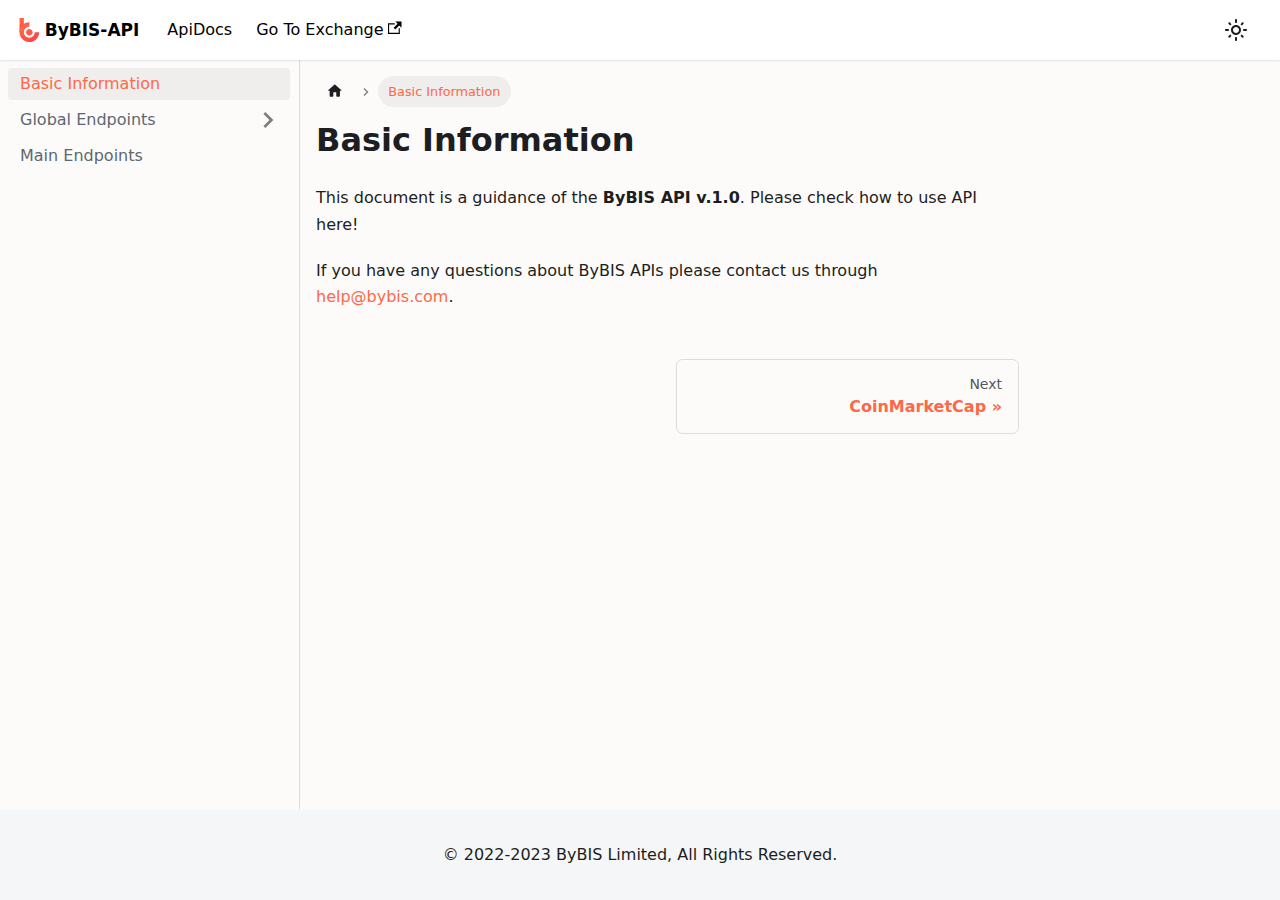
==== commit 871fc675: "2023.07.23" ====
--- a/api/index.html
+++ b/api/index.html
@@ -4,13 +4,13 @@
 <meta charset="UTF-8">
 <meta name="generator" content="Docusaurus v2.4.1">
 <title data-rh="true">Basic Information | ByBIS-APIs</title><meta data-rh="true" name="viewport" content="width=device-width,initial-scale=1"><meta data-rh="true" name="twitter:card" content="summary_large_image"><meta data-rh="true" property="og:image" content="https://bybis-limited.github.io/img/splash.jpg"><meta data-rh="true" name="twitter:image" content="https://bybis-limited.github.io/img/splash.jpg"><meta data-rh="true" property="og:url" content="https://bybis-limited.github.io/api/"><meta data-rh="true" name="docusaurus_locale" content="en"><meta data-rh="true" name="docsearch:language" content="en"><meta data-rh="true" name="keywords" content="ByBIS,api,bybis api,bybis documentation,api document,bybis api documentation,bybis api document,btc trading,crypto futures,crypto derivatives,aon,all or nothing,ByBIS aon,ByBIS affiliate,ByBIS partner,buy crypto,bitcoin platform,bitcoin trading,crypto exchange,buy bitcoin,ByBIS p2p,p2p trading,otc,bitcoin,btc,Ethereum,eth,usdt,Tether,Litecoin,LTC,spot,btc usdt,buy crypto,cryptocurrency,exchange,blockchain,ByBIS copy trading,ByBIS event,바이비스,비트코인,이더리움,ByBIS 거래소,가상화폐,ByBIS 코인거래소,선물거래,리플,트론,무기한 선물,ByBIS 카피트레이딩,블럭체인,크립토,ByBIS p2p거래,장외거래,암호화폐 구매,비트코인 거래소,암호화폐 거래소,코인거래소,Mua tiền ảo,Giao dịch tiền ảo,先物取引"><meta data-rh="true" name="docusaurus_version" content="current"><meta data-rh="true" name="docusaurus_tag" content="docs-default-current"><meta data-rh="true" name="docsearch:version" content="current"><meta data-rh="true" name="docsearch:docusaurus_tag" content="docs-default-current"><meta data-rh="true" property="og:title" content="Basic Information | ByBIS-APIs"><meta data-rh="true" name="description" content="This document is a guidance of the ByBIS API v.1.0. Please check how to use API here!"><meta data-rh="true" property="og:description" content="This document is a guidance of the ByBIS API v.1.0. Please check how to use API here!"><link data-rh="true" rel="icon" href="/img/favicon.ico"><link data-rh="true" rel="canonical" href="https://bybis-limited.github.io/api/"><link data-rh="true" rel="alternate" href="https://bybis-limited.github.io/api/" hreflang="en"><link data-rh="true" rel="alternate" href="https://bybis-limited.github.io/api/" hreflang="x-default"><link rel="stylesheet" href="/assets/css/styles.2990f57e.css">
-<link rel="preload" href="/assets/js/runtime~main.275aa63f.js" as="script">
-<link rel="preload" href="/assets/js/main.ce8cfab8.js" as="script">
+<link rel="preload" href="/assets/js/runtime~main.2b58ebc1.js" as="script">
+<link rel="preload" href="/assets/js/main.7ce80f5e.js" as="script">
 </head>
 <body class="navigation-with-keyboard">
 <script>!function(){function t(t){document.documentElement.setAttribute("data-theme",t)}var e=function(){var t=null;try{t=new URLSearchParams(window.location.search).get("docusaurus-theme")}catch(t){}return t}()||function(){var t=null;try{t=localStorage.getItem("theme")}catch(t){}return t}();t(null!==e?e:"light")}()</script><div id="__docusaurus">
-<div role="region" aria-label="Skip to main content"><a class="skipToContent_fXgn" href="#__docusaurus_skipToContent_fallback">Skip to main content</a></div><nav aria-label="Main" class="navbar navbar--fixed-top"><div class="navbar__inner"><div class="navbar__items"><button aria-label="Toggle navigation bar" aria-expanded="false" class="navbar__toggle clean-btn" type="button"><svg width="30" height="30" viewBox="0 0 30 30" aria-hidden="true"><path stroke="currentColor" stroke-linecap="round" stroke-miterlimit="10" stroke-width="2" d="M4 7h22M4 15h22M4 23h22"></path></svg></button><a class="navbar__brand" href="/"><div class="navbar__logo"><img src="/img/logo.svg" alt="" class="themedImage_ToTc themedImage--light_HNdA"><img src="/img/logo.svg" alt="" class="themedImage_ToTc themedImage--dark_i4oU"></div><b class="navbar__title text--truncate">ByBIS-API</b></a><a aria-current="page" class="navbar__item navbar__link navbar__link--active" href="/api">ApiDocs</a><a href="https://bybis.com" target="_blank" rel="noopener noreferrer" class="navbar__item navbar__link">Go To Exchange<svg width="13.5" height="13.5" aria-hidden="true" viewBox="0 0 24 24" class="iconExternalLink_nPIU"><path fill="currentColor" d="M21 13v10h-21v-19h12v2h-10v15h17v-8h2zm3-12h-10.988l4.035 4-6.977 7.07 2.828 2.828 6.977-7.07 4.125 4.172v-11z"></path></svg></a></div><div class="navbar__items navbar__items--right"><a href="https://github.com/bybis-limited" target="_blank" rel="noopener noreferrer" class="navbar__item navbar__link">GitHub<svg width="13.5" height="13.5" aria-hidden="true" viewBox="0 0 24 24" class="iconExternalLink_nPIU"><path fill="currentColor" d="M21 13v10h-21v-19h12v2h-10v15h17v-8h2zm3-12h-10.988l4.035 4-6.977 7.07 2.828 2.828 6.977-7.07 4.125 4.172v-11z"></path></svg></a><div class="toggle_vylO colorModeToggle_DEke"><button class="clean-btn toggleButton_gllP toggleButtonDisabled_aARS" type="button" disabled="" title="Switch between dark and light mode (currently light mode)" aria-label="Switch between dark and light mode (currently light mode)" aria-live="polite"><svg viewBox="0 0 24 24" width="24" height="24" class="lightToggleIcon_pyhR"><path fill="currentColor" d="M12,9c1.65,0,3,1.35,3,3s-1.35,3-3,3s-3-1.35-3-3S10.35,9,12,9 M12,7c-2.76,0-5,2.24-5,5s2.24,5,5,5s5-2.24,5-5 S14.76,7,12,7L12,7z M2,13l2,0c0.55,0,1-0.45,1-1s-0.45-1-1-1l-2,0c-0.55,0-1,0.45-1,1S1.45,13,2,13z M20,13l2,0c0.55,0,1-0.45,1-1 s-0.45-1-1-1l-2,0c-0.55,0-1,0.45-1,1S19.45,13,20,13z M11,2v2c0,0.55,0.45,1,1,1s1-0.45,1-1V2c0-0.55-0.45-1-1-1S11,1.45,11,2z M11,20v2c0,0.55,0.45,1,1,1s1-0.45,1-1v-2c0-0.55-0.45-1-1-1C11.45,19,11,19.45,11,20z M5.99,4.58c-0.39-0.39-1.03-0.39-1.41,0 c-0.39,0.39-0.39,1.03,0,1.41l1.06,1.06c0.39,0.39,1.03,0.39,1.41,0s0.39-1.03,0-1.41L5.99,4.58z M18.36,16.95 c-0.39-0.39-1.03-0.39-1.41,0c-0.39,0.39-0.39,1.03,0,1.41l1.06,1.06c0.39,0.39,1.03,0.39,1.41,0c0.39-0.39,0.39-1.03,0-1.41 L18.36,16.95z M19.42,5.99c0.39-0.39,0.39-1.03,0-1.41c-0.39-0.39-1.03-0.39-1.41,0l-1.06,1.06c-0.39,0.39-0.39,1.03,0,1.41 s1.03,0.39,1.41,0L19.42,5.99z M7.05,18.36c0.39-0.39,0.39-1.03,0-1.41c-0.39-0.39-1.03-0.39-1.41,0l-1.06,1.06 c-0.39,0.39-0.39,1.03,0,1.41s1.03,0.39,1.41,0L7.05,18.36z"></path></svg><svg viewBox="0 0 24 24" width="24" height="24" class="darkToggleIcon_wfgR"><path fill="currentColor" d="M9.37,5.51C9.19,6.15,9.1,6.82,9.1,7.5c0,4.08,3.32,7.4,7.4,7.4c0.68,0,1.35-0.09,1.99-0.27C17.45,17.19,14.93,19,12,19 c-3.86,0-7-3.14-7-7C5,9.07,6.81,6.55,9.37,5.51z M12,3c-4.97,0-9,4.03-9,9s4.03,9,9,9s9-4.03,9-9c0-0.46-0.04-0.92-0.1-1.36 c-0.98,1.37-2.58,2.26-4.4,2.26c-2.98,0-5.4-2.42-5.4-5.4c0-1.81,0.89-3.42,2.26-4.4C12.92,3.04,12.46,3,12,3L12,3z"></path></svg></button></div><div class="searchBox_ZlJk"></div></div></div><div role="presentation" class="navbar-sidebar__backdrop"></div></nav><div id="__docusaurus_skipToContent_fallback" class="main-wrapper mainWrapper_z2l0 docsWrapper_BCFX"><button aria-label="Scroll back to top" class="clean-btn theme-back-to-top-button backToTopButton_sjWU" type="button"></button><div class="docPage__5DB"><aside class="theme-doc-sidebar-container docSidebarContainer_b6E3"><div class="sidebarViewport_Xe31"><div class="sidebar_njMd"><nav aria-label="Docs sidebar" class="menu thin-scrollbar menu_SIkG"><ul class="theme-doc-sidebar-menu menu__list"><li class="theme-doc-sidebar-item-link theme-doc-sidebar-item-link-level-1 menu__list-item"><a class="menu__link menu__link--active" aria-current="page" href="/api/">Basic Information</a></li><li class="theme-doc-sidebar-item-category theme-doc-sidebar-item-category-level-1 menu__list-item menu__list-item--collapsed"><div class="menu__list-item-collapsible"><a class="menu__link menu__link--sublist menu__link--sublist-caret" aria-expanded="false" href="/api/GlobalEndpoints/coinMarketCap">Global Endpoints</a></div></li><li class="theme-doc-sidebar-item-link theme-doc-sidebar-item-link-level-1 menu__list-item"><a class="menu__link" href="/api/MainEndpoints/">Main Endpoints</a></li></ul></nav></div></div></aside><main class="docMainContainer_gTbr"><div class="container padding-top--md padding-bottom--lg"><div class="row"><div class="col docItemCol_VOVn"><div class="docItemContainer_Djhp"><article><nav class="theme-doc-breadcrumbs breadcrumbsContainer_Z_bl" aria-label="Breadcrumbs"><ul class="breadcrumbs" itemscope="" itemtype="https://schema.org/BreadcrumbList"><li class="breadcrumbs__item"><a aria-label="Home page" class="breadcrumbs__link" href="/"><svg viewBox="0 0 24 24" class="breadcrumbHomeIcon_YNFT"><path d="M10 19v-5h4v5c0 .55.45 1 1 1h3c.55 0 1-.45 1-1v-7h1.7c.46 0 .68-.57.33-.87L12.67 3.6c-.38-.34-.96-.34-1.34 0l-8.36 7.53c-.34.3-.13.87.33.87H5v7c0 .55.45 1 1 1h3c.55 0 1-.45 1-1z" fill="currentColor"></path></svg></a></li><li itemscope="" itemprop="itemListElement" itemtype="https://schema.org/ListItem" class="breadcrumbs__item breadcrumbs__item--active"><span class="breadcrumbs__link" itemprop="name">Basic Information</span><meta itemprop="position" content="1"></li></ul></nav><div class="theme-doc-markdown markdown"><h1>Basic Information</h1><p>This document is a guidance of the <strong>ByBIS API v.1.0</strong>. Please check how to use API here!</p><p>If you have any questions about ByBIS APIs please contact us through <a href="mailto:help@bybis.com" target="_blank" rel="noopener noreferrer">help@bybis.com</a>.</p></div></article><nav class="pagination-nav docusaurus-mt-lg" aria-label="Docs pages"><a class="pagination-nav__link pagination-nav__link--next" href="/api/GlobalEndpoints/coinMarketCap"><div class="pagination-nav__sublabel">Next</div><div class="pagination-nav__label">CoinMarketCap</div></a></nav></div></div></div></div></main></div></div><footer class="footer"><div class="container container-fluid"><div class="footer__bottom text--center"><div class="footer__copyright">© 2022-2023 ByBIS Limited, All Rights Reserved.</div></div></div></footer></div>
-<script src="/assets/js/runtime~main.275aa63f.js"></script>
-<script src="/assets/js/main.ce8cfab8.js"></script>
+<div role="region" aria-label="Skip to main content"><a class="skipToContent_fXgn" href="#__docusaurus_skipToContent_fallback">Skip to main content</a></div><nav aria-label="Main" class="navbar navbar--fixed-top"><div class="navbar__inner"><div class="navbar__items"><button aria-label="Toggle navigation bar" aria-expanded="false" class="navbar__toggle clean-btn" type="button"><svg width="30" height="30" viewBox="0 0 30 30" aria-hidden="true"><path stroke="currentColor" stroke-linecap="round" stroke-miterlimit="10" stroke-width="2" d="M4 7h22M4 15h22M4 23h22"></path></svg></button><a class="navbar__brand" href="/"><div class="navbar__logo"><img src="/img/logo.svg" alt="" class="themedImage_ToTc themedImage--light_HNdA"><img src="/img/logo.svg" alt="" class="themedImage_ToTc themedImage--dark_i4oU"></div><b class="navbar__title text--truncate">ByBIS-API</b></a><a aria-current="page" class="navbar__item navbar__link navbar__link--active" href="/api">ApiDocs</a><a href="https://bybis.com" target="_blank" rel="noopener noreferrer" class="navbar__item navbar__link">Go To Exchange<svg width="13.5" height="13.5" aria-hidden="true" viewBox="0 0 24 24" class="iconExternalLink_nPIU"><path fill="currentColor" d="M21 13v10h-21v-19h12v2h-10v15h17v-8h2zm3-12h-10.988l4.035 4-6.977 7.07 2.828 2.828 6.977-7.07 4.125 4.172v-11z"></path></svg></a></div><div class="navbar__items navbar__items--right"><div class="toggle_vylO colorModeToggle_DEke"><button class="clean-btn toggleButton_gllP toggleButtonDisabled_aARS" type="button" disabled="" title="Switch between dark and light mode (currently light mode)" aria-label="Switch between dark and light mode (currently light mode)" aria-live="polite"><svg viewBox="0 0 24 24" width="24" height="24" class="lightToggleIcon_pyhR"><path fill="currentColor" d="M12,9c1.65,0,3,1.35,3,3s-1.35,3-3,3s-3-1.35-3-3S10.35,9,12,9 M12,7c-2.76,0-5,2.24-5,5s2.24,5,5,5s5-2.24,5-5 S14.76,7,12,7L12,7z M2,13l2,0c0.55,0,1-0.45,1-1s-0.45-1-1-1l-2,0c-0.55,0-1,0.45-1,1S1.45,13,2,13z M20,13l2,0c0.55,0,1-0.45,1-1 s-0.45-1-1-1l-2,0c-0.55,0-1,0.45-1,1S19.45,13,20,13z M11,2v2c0,0.55,0.45,1,1,1s1-0.45,1-1V2c0-0.55-0.45-1-1-1S11,1.45,11,2z M11,20v2c0,0.55,0.45,1,1,1s1-0.45,1-1v-2c0-0.55-0.45-1-1-1C11.45,19,11,19.45,11,20z M5.99,4.58c-0.39-0.39-1.03-0.39-1.41,0 c-0.39,0.39-0.39,1.03,0,1.41l1.06,1.06c0.39,0.39,1.03,0.39,1.41,0s0.39-1.03,0-1.41L5.99,4.58z M18.36,16.95 c-0.39-0.39-1.03-0.39-1.41,0c-0.39,0.39-0.39,1.03,0,1.41l1.06,1.06c0.39,0.39,1.03,0.39,1.41,0c0.39-0.39,0.39-1.03,0-1.41 L18.36,16.95z M19.42,5.99c0.39-0.39,0.39-1.03,0-1.41c-0.39-0.39-1.03-0.39-1.41,0l-1.06,1.06c-0.39,0.39-0.39,1.03,0,1.41 s1.03,0.39,1.41,0L19.42,5.99z M7.05,18.36c0.39-0.39,0.39-1.03,0-1.41c-0.39-0.39-1.03-0.39-1.41,0l-1.06,1.06 c-0.39,0.39-0.39,1.03,0,1.41s1.03,0.39,1.41,0L7.05,18.36z"></path></svg><svg viewBox="0 0 24 24" width="24" height="24" class="darkToggleIcon_wfgR"><path fill="currentColor" d="M9.37,5.51C9.19,6.15,9.1,6.82,9.1,7.5c0,4.08,3.32,7.4,7.4,7.4c0.68,0,1.35-0.09,1.99-0.27C17.45,17.19,14.93,19,12,19 c-3.86,0-7-3.14-7-7C5,9.07,6.81,6.55,9.37,5.51z M12,3c-4.97,0-9,4.03-9,9s4.03,9,9,9s9-4.03,9-9c0-0.46-0.04-0.92-0.1-1.36 c-0.98,1.37-2.58,2.26-4.4,2.26c-2.98,0-5.4-2.42-5.4-5.4c0-1.81,0.89-3.42,2.26-4.4C12.92,3.04,12.46,3,12,3L12,3z"></path></svg></button></div><div class="searchBox_ZlJk"></div></div></div><div role="presentation" class="navbar-sidebar__backdrop"></div></nav><div id="__docusaurus_skipToContent_fallback" class="main-wrapper mainWrapper_z2l0 docsWrapper_BCFX"><button aria-label="Scroll back to top" class="clean-btn theme-back-to-top-button backToTopButton_sjWU" type="button"></button><div class="docPage__5DB"><aside class="theme-doc-sidebar-container docSidebarContainer_b6E3"><div class="sidebarViewport_Xe31"><div class="sidebar_njMd"><nav aria-label="Docs sidebar" class="menu thin-scrollbar menu_SIkG"><ul class="theme-doc-sidebar-menu menu__list"><li class="theme-doc-sidebar-item-link theme-doc-sidebar-item-link-level-1 menu__list-item"><a class="menu__link menu__link--active" aria-current="page" href="/api/">Basic Information</a></li><li class="theme-doc-sidebar-item-category theme-doc-sidebar-item-category-level-1 menu__list-item menu__list-item--collapsed"><div class="menu__list-item-collapsible"><a class="menu__link menu__link--sublist menu__link--sublist-caret" aria-expanded="false" href="/api/GlobalEndpoints/coinMarketCap">Global Endpoints</a></div></li><li class="theme-doc-sidebar-item-link theme-doc-sidebar-item-link-level-1 menu__list-item"><a class="menu__link" href="/api/MainEndpoints/">Main Endpoints</a></li></ul></nav></div></div></aside><main class="docMainContainer_gTbr"><div class="container padding-top--md padding-bottom--lg"><div class="row"><div class="col docItemCol_VOVn"><div class="docItemContainer_Djhp"><article><nav class="theme-doc-breadcrumbs breadcrumbsContainer_Z_bl" aria-label="Breadcrumbs"><ul class="breadcrumbs" itemscope="" itemtype="https://schema.org/BreadcrumbList"><li class="breadcrumbs__item"><a aria-label="Home page" class="breadcrumbs__link" href="/"><svg viewBox="0 0 24 24" class="breadcrumbHomeIcon_YNFT"><path d="M10 19v-5h4v5c0 .55.45 1 1 1h3c.55 0 1-.45 1-1v-7h1.7c.46 0 .68-.57.33-.87L12.67 3.6c-.38-.34-.96-.34-1.34 0l-8.36 7.53c-.34.3-.13.87.33.87H5v7c0 .55.45 1 1 1h3c.55 0 1-.45 1-1z" fill="currentColor"></path></svg></a></li><li itemscope="" itemprop="itemListElement" itemtype="https://schema.org/ListItem" class="breadcrumbs__item breadcrumbs__item--active"><span class="breadcrumbs__link" itemprop="name">Basic Information</span><meta itemprop="position" content="1"></li></ul></nav><div class="theme-doc-markdown markdown"><h1>Basic Information</h1><p>This document is a guidance of the <strong>ByBIS API v.1.0</strong>. Please check how to use API here!</p><p>If you have any questions about ByBIS APIs please contact us through <a href="mailto:help@bybis.com" target="_blank" rel="noopener noreferrer">help@bybis.com</a>.</p></div></article><nav class="pagination-nav docusaurus-mt-lg" aria-label="Docs pages"><a class="pagination-nav__link pagination-nav__link--next" href="/api/GlobalEndpoints/coinMarketCap"><div class="pagination-nav__sublabel">Next</div><div class="pagination-nav__label">CoinMarketCap</div></a></nav></div></div></div></div></main></div></div><footer class="footer"><div class="container container-fluid"><div class="footer__bottom text--center"><div class="footer__copyright">© 2022-2023 ByBIS Limited, All Rights Reserved.</div></div></div></footer></div>
+<script src="/assets/js/runtime~main.2b58ebc1.js"></script>
+<script src="/assets/js/main.7ce80f5e.js"></script>
 </body>
 </html>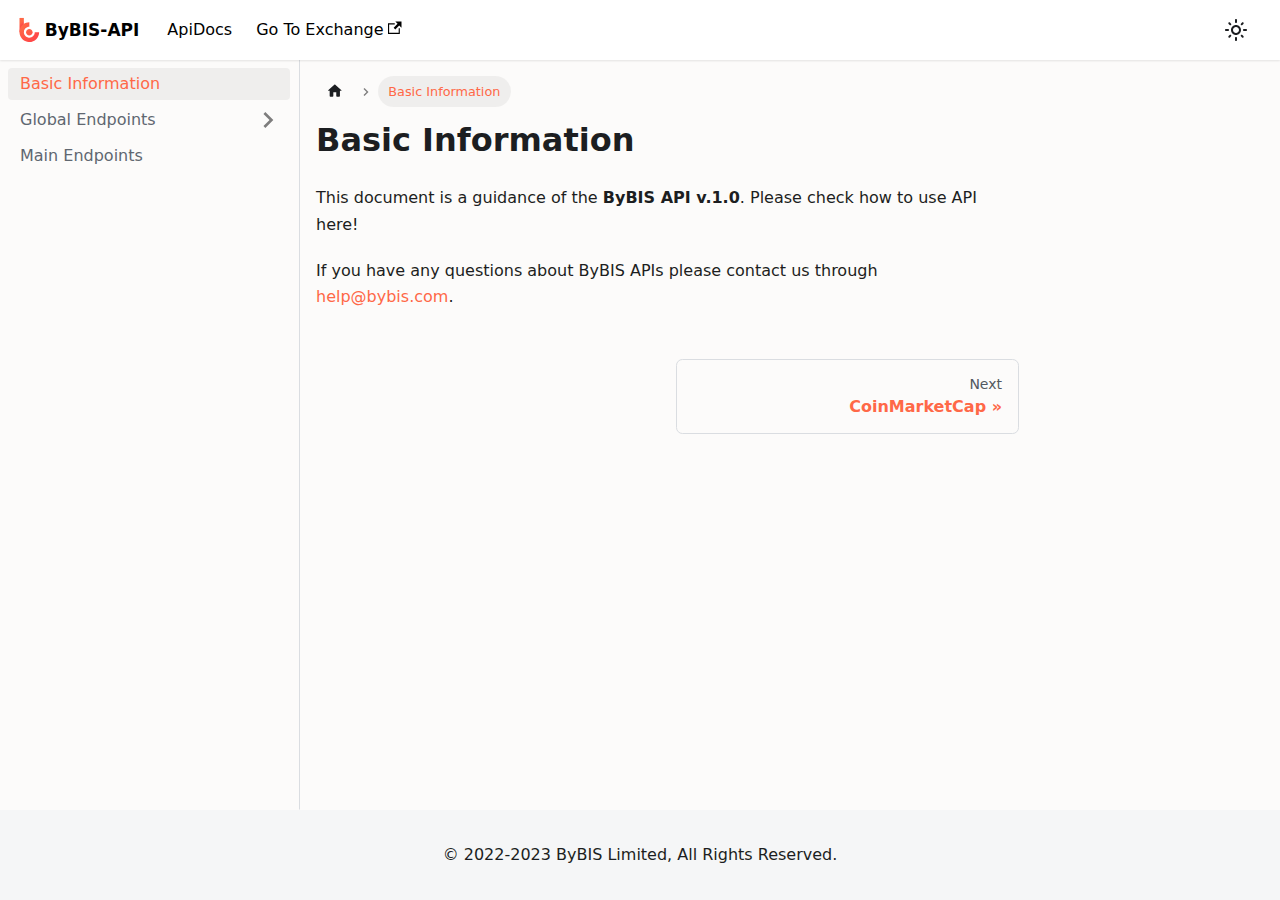
==== commit 8008f591: "2023.07.29" ====
--- a/api/index.html
+++ b/api/index.html
@@ -4,13 +4,13 @@
 <meta charset="UTF-8">
 <meta name="generator" content="Docusaurus v2.4.1">
 <title data-rh="true">Basic Information | ByBIS-APIs</title><meta data-rh="true" name="viewport" content="width=device-width,initial-scale=1"><meta data-rh="true" name="twitter:card" content="summary_large_image"><meta data-rh="true" property="og:image" content="https://bybis-limited.github.io/img/splash.jpg"><meta data-rh="true" name="twitter:image" content="https://bybis-limited.github.io/img/splash.jpg"><meta data-rh="true" property="og:url" content="https://bybis-limited.github.io/api/"><meta data-rh="true" name="docusaurus_locale" content="en"><meta data-rh="true" name="docsearch:language" content="en"><meta data-rh="true" name="keywords" content="ByBIS,api,bybis api,bybis documentation,api document,bybis api documentation,bybis api document,btc trading,crypto futures,crypto derivatives,aon,all or nothing,ByBIS aon,ByBIS affiliate,ByBIS partner,buy crypto,bitcoin platform,bitcoin trading,crypto exchange,buy bitcoin,ByBIS p2p,p2p trading,otc,bitcoin,btc,Ethereum,eth,usdt,Tether,Litecoin,LTC,spot,btc usdt,buy crypto,cryptocurrency,exchange,blockchain,ByBIS copy trading,ByBIS event,바이비스,비트코인,이더리움,ByBIS 거래소,가상화폐,ByBIS 코인거래소,선물거래,리플,트론,무기한 선물,ByBIS 카피트레이딩,블럭체인,크립토,ByBIS p2p거래,장외거래,암호화폐 구매,비트코인 거래소,암호화폐 거래소,코인거래소,Mua tiền ảo,Giao dịch tiền ảo,先物取引"><meta data-rh="true" name="docusaurus_version" content="current"><meta data-rh="true" name="docusaurus_tag" content="docs-default-current"><meta data-rh="true" name="docsearch:version" content="current"><meta data-rh="true" name="docsearch:docusaurus_tag" content="docs-default-current"><meta data-rh="true" property="og:title" content="Basic Information | ByBIS-APIs"><meta data-rh="true" name="description" content="This document is a guidance of the ByBIS API v.1.0. Please check how to use API here!"><meta data-rh="true" property="og:description" content="This document is a guidance of the ByBIS API v.1.0. Please check how to use API here!"><link data-rh="true" rel="icon" href="/img/favicon.ico"><link data-rh="true" rel="canonical" href="https://bybis-limited.github.io/api/"><link data-rh="true" rel="alternate" href="https://bybis-limited.github.io/api/" hreflang="en"><link data-rh="true" rel="alternate" href="https://bybis-limited.github.io/api/" hreflang="x-default"><link rel="stylesheet" href="/assets/css/styles.2990f57e.css">
-<link rel="preload" href="/assets/js/runtime~main.2b58ebc1.js" as="script">
+<link rel="preload" href="/assets/js/runtime~main.304b8096.js" as="script">
 <link rel="preload" href="/assets/js/main.7ce80f5e.js" as="script">
 </head>
 <body class="navigation-with-keyboard">
 <script>!function(){function t(t){document.documentElement.setAttribute("data-theme",t)}var e=function(){var t=null;try{t=new URLSearchParams(window.location.search).get("docusaurus-theme")}catch(t){}return t}()||function(){var t=null;try{t=localStorage.getItem("theme")}catch(t){}return t}();t(null!==e?e:"light")}()</script><div id="__docusaurus">
 <div role="region" aria-label="Skip to main content"><a class="skipToContent_fXgn" href="#__docusaurus_skipToContent_fallback">Skip to main content</a></div><nav aria-label="Main" class="navbar navbar--fixed-top"><div class="navbar__inner"><div class="navbar__items"><button aria-label="Toggle navigation bar" aria-expanded="false" class="navbar__toggle clean-btn" type="button"><svg width="30" height="30" viewBox="0 0 30 30" aria-hidden="true"><path stroke="currentColor" stroke-linecap="round" stroke-miterlimit="10" stroke-width="2" d="M4 7h22M4 15h22M4 23h22"></path></svg></button><a class="navbar__brand" href="/"><div class="navbar__logo"><img src="/img/logo.svg" alt="" class="themedImage_ToTc themedImage--light_HNdA"><img src="/img/logo.svg" alt="" class="themedImage_ToTc themedImage--dark_i4oU"></div><b class="navbar__title text--truncate">ByBIS-API</b></a><a aria-current="page" class="navbar__item navbar__link navbar__link--active" href="/api">ApiDocs</a><a href="https://bybis.com" target="_blank" rel="noopener noreferrer" class="navbar__item navbar__link">Go To Exchange<svg width="13.5" height="13.5" aria-hidden="true" viewBox="0 0 24 24" class="iconExternalLink_nPIU"><path fill="currentColor" d="M21 13v10h-21v-19h12v2h-10v15h17v-8h2zm3-12h-10.988l4.035 4-6.977 7.07 2.828 2.828 6.977-7.07 4.125 4.172v-11z"></path></svg></a></div><div class="navbar__items navbar__items--right"><div class="toggle_vylO colorModeToggle_DEke"><button class="clean-btn toggleButton_gllP toggleButtonDisabled_aARS" type="button" disabled="" title="Switch between dark and light mode (currently light mode)" aria-label="Switch between dark and light mode (currently light mode)" aria-live="polite"><svg viewBox="0 0 24 24" width="24" height="24" class="lightToggleIcon_pyhR"><path fill="currentColor" d="M12,9c1.65,0,3,1.35,3,3s-1.35,3-3,3s-3-1.35-3-3S10.35,9,12,9 M12,7c-2.76,0-5,2.24-5,5s2.24,5,5,5s5-2.24,5-5 S14.76,7,12,7L12,7z M2,13l2,0c0.55,0,1-0.45,1-1s-0.45-1-1-1l-2,0c-0.55,0-1,0.45-1,1S1.45,13,2,13z M20,13l2,0c0.55,0,1-0.45,1-1 s-0.45-1-1-1l-2,0c-0.55,0-1,0.45-1,1S19.45,13,20,13z M11,2v2c0,0.55,0.45,1,1,1s1-0.45,1-1V2c0-0.55-0.45-1-1-1S11,1.45,11,2z M11,20v2c0,0.55,0.45,1,1,1s1-0.45,1-1v-2c0-0.55-0.45-1-1-1C11.45,19,11,19.45,11,20z M5.99,4.58c-0.39-0.39-1.03-0.39-1.41,0 c-0.39,0.39-0.39,1.03,0,1.41l1.06,1.06c0.39,0.39,1.03,0.39,1.41,0s0.39-1.03,0-1.41L5.99,4.58z M18.36,16.95 c-0.39-0.39-1.03-0.39-1.41,0c-0.39,0.39-0.39,1.03,0,1.41l1.06,1.06c0.39,0.39,1.03,0.39,1.41,0c0.39-0.39,0.39-1.03,0-1.41 L18.36,16.95z M19.42,5.99c0.39-0.39,0.39-1.03,0-1.41c-0.39-0.39-1.03-0.39-1.41,0l-1.06,1.06c-0.39,0.39-0.39,1.03,0,1.41 s1.03,0.39,1.41,0L19.42,5.99z M7.05,18.36c0.39-0.39,0.39-1.03,0-1.41c-0.39-0.39-1.03-0.39-1.41,0l-1.06,1.06 c-0.39,0.39-0.39,1.03,0,1.41s1.03,0.39,1.41,0L7.05,18.36z"></path></svg><svg viewBox="0 0 24 24" width="24" height="24" class="darkToggleIcon_wfgR"><path fill="currentColor" d="M9.37,5.51C9.19,6.15,9.1,6.82,9.1,7.5c0,4.08,3.32,7.4,7.4,7.4c0.68,0,1.35-0.09,1.99-0.27C17.45,17.19,14.93,19,12,19 c-3.86,0-7-3.14-7-7C5,9.07,6.81,6.55,9.37,5.51z M12,3c-4.97,0-9,4.03-9,9s4.03,9,9,9s9-4.03,9-9c0-0.46-0.04-0.92-0.1-1.36 c-0.98,1.37-2.58,2.26-4.4,2.26c-2.98,0-5.4-2.42-5.4-5.4c0-1.81,0.89-3.42,2.26-4.4C12.92,3.04,12.46,3,12,3L12,3z"></path></svg></button></div><div class="searchBox_ZlJk"></div></div></div><div role="presentation" class="navbar-sidebar__backdrop"></div></nav><div id="__docusaurus_skipToContent_fallback" class="main-wrapper mainWrapper_z2l0 docsWrapper_BCFX"><button aria-label="Scroll back to top" class="clean-btn theme-back-to-top-button backToTopButton_sjWU" type="button"></button><div class="docPage__5DB"><aside class="theme-doc-sidebar-container docSidebarContainer_b6E3"><div class="sidebarViewport_Xe31"><div class="sidebar_njMd"><nav aria-label="Docs sidebar" class="menu thin-scrollbar menu_SIkG"><ul class="theme-doc-sidebar-menu menu__list"><li class="theme-doc-sidebar-item-link theme-doc-sidebar-item-link-level-1 menu__list-item"><a class="menu__link menu__link--active" aria-current="page" href="/api/">Basic Information</a></li><li class="theme-doc-sidebar-item-category theme-doc-sidebar-item-category-level-1 menu__list-item menu__list-item--collapsed"><div class="menu__list-item-collapsible"><a class="menu__link menu__link--sublist menu__link--sublist-caret" aria-expanded="false" href="/api/GlobalEndpoints/coinMarketCap">Global Endpoints</a></div></li><li class="theme-doc-sidebar-item-link theme-doc-sidebar-item-link-level-1 menu__list-item"><a class="menu__link" href="/api/MainEndpoints/">Main Endpoints</a></li></ul></nav></div></div></aside><main class="docMainContainer_gTbr"><div class="container padding-top--md padding-bottom--lg"><div class="row"><div class="col docItemCol_VOVn"><div class="docItemContainer_Djhp"><article><nav class="theme-doc-breadcrumbs breadcrumbsContainer_Z_bl" aria-label="Breadcrumbs"><ul class="breadcrumbs" itemscope="" itemtype="https://schema.org/BreadcrumbList"><li class="breadcrumbs__item"><a aria-label="Home page" class="breadcrumbs__link" href="/"><svg viewBox="0 0 24 24" class="breadcrumbHomeIcon_YNFT"><path d="M10 19v-5h4v5c0 .55.45 1 1 1h3c.55 0 1-.45 1-1v-7h1.7c.46 0 .68-.57.33-.87L12.67 3.6c-.38-.34-.96-.34-1.34 0l-8.36 7.53c-.34.3-.13.87.33.87H5v7c0 .55.45 1 1 1h3c.55 0 1-.45 1-1z" fill="currentColor"></path></svg></a></li><li itemscope="" itemprop="itemListElement" itemtype="https://schema.org/ListItem" class="breadcrumbs__item breadcrumbs__item--active"><span class="breadcrumbs__link" itemprop="name">Basic Information</span><meta itemprop="position" content="1"></li></ul></nav><div class="theme-doc-markdown markdown"><h1>Basic Information</h1><p>This document is a guidance of the <strong>ByBIS API v.1.0</strong>. Please check how to use API here!</p><p>If you have any questions about ByBIS APIs please contact us through <a href="mailto:help@bybis.com" target="_blank" rel="noopener noreferrer">help@bybis.com</a>.</p></div></article><nav class="pagination-nav docusaurus-mt-lg" aria-label="Docs pages"><a class="pagination-nav__link pagination-nav__link--next" href="/api/GlobalEndpoints/coinMarketCap"><div class="pagination-nav__sublabel">Next</div><div class="pagination-nav__label">CoinMarketCap</div></a></nav></div></div></div></div></main></div></div><footer class="footer"><div class="container container-fluid"><div class="footer__bottom text--center"><div class="footer__copyright">© 2022-2023 ByBIS Limited, All Rights Reserved.</div></div></div></footer></div>
-<script src="/assets/js/runtime~main.2b58ebc1.js"></script>
+<script src="/assets/js/runtime~main.304b8096.js"></script>
 <script src="/assets/js/main.7ce80f5e.js"></script>
 </body>
 </html>